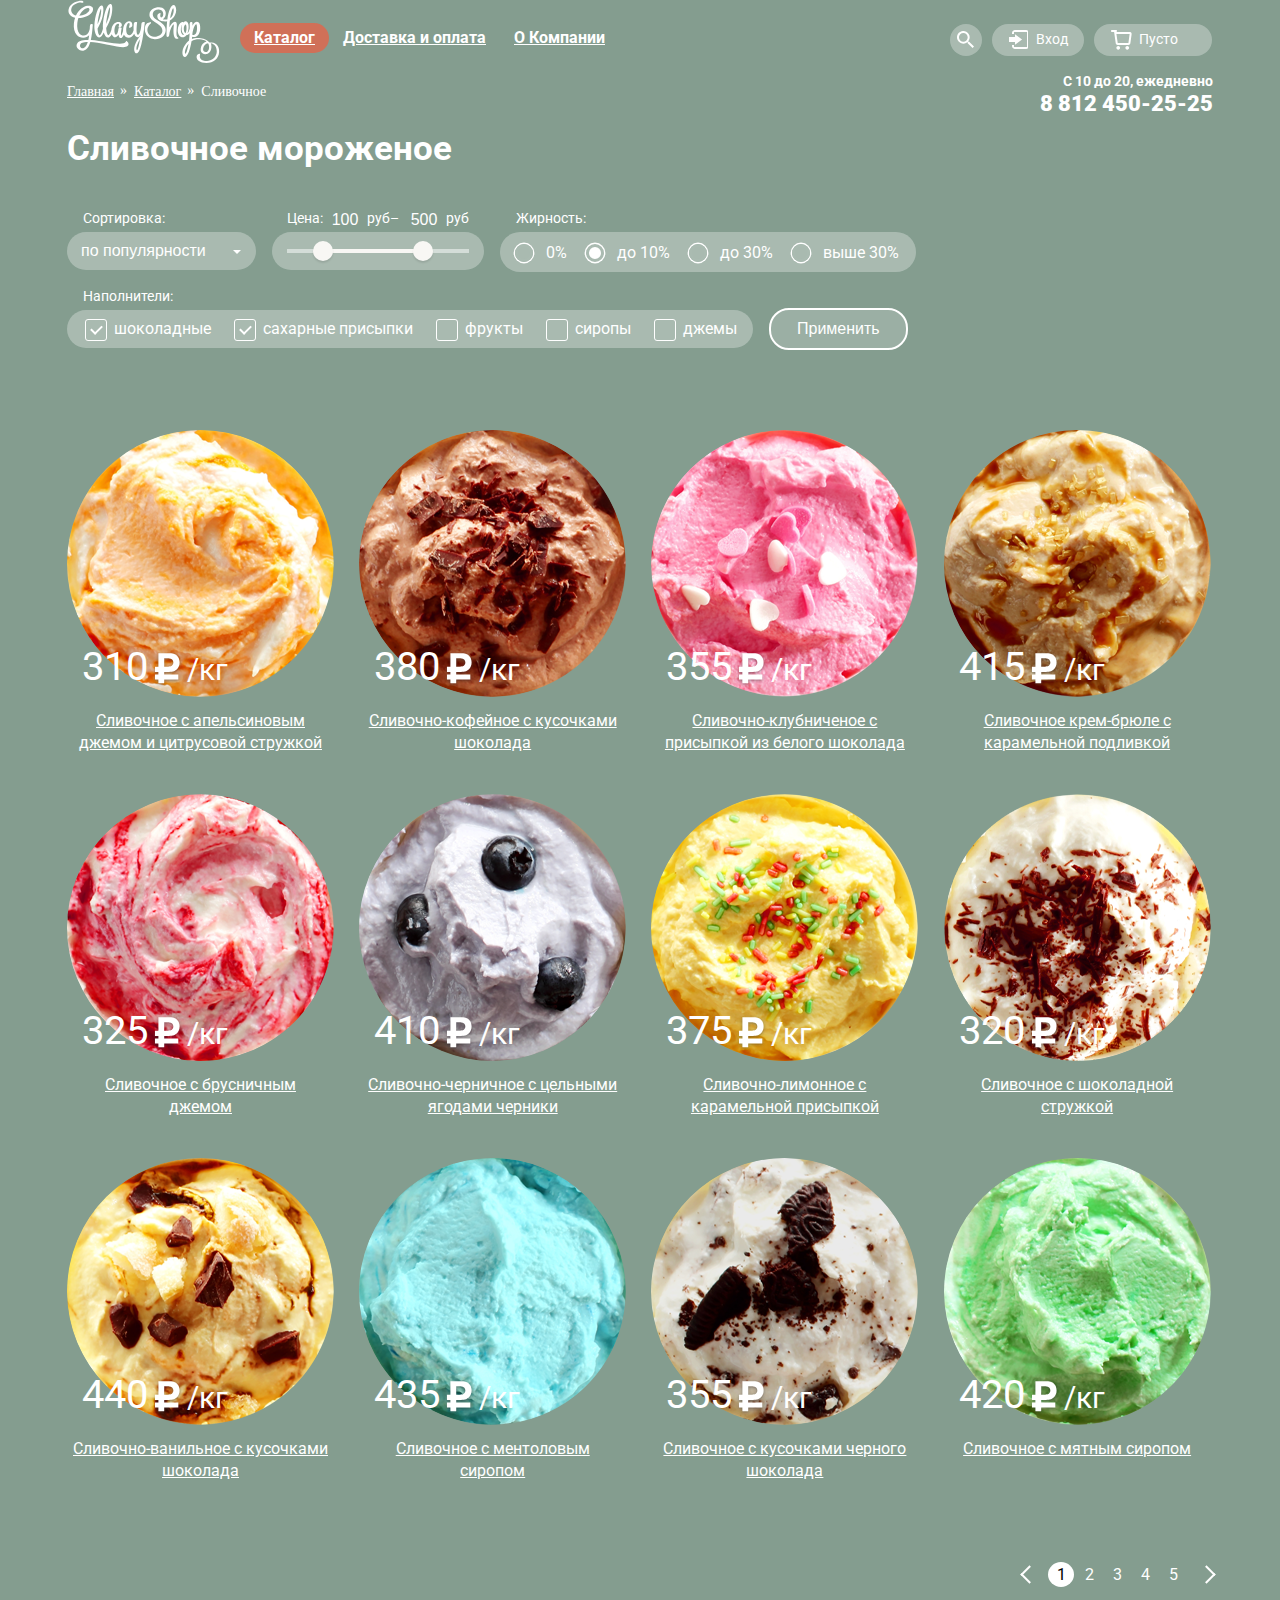
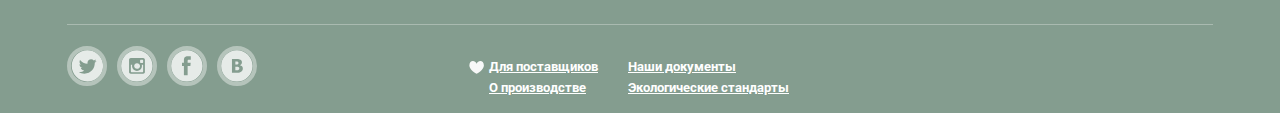
==== catalog.html @ 7cbbec2a "Cверстал страницы. Дорезал графику." ====
<!Doctype html>
<html lang="ru">
  <head>
    <meta charset="utf-8">
    <title>Гллейси: Каталог</title>
    <link href="https://fonts.googleapis.com/css?family=Roboto:700,900,500&subset=latin,cyrillic" rel="stylesheet" type="text/css">
    <link rel = "stylesheet" href = "css/normalize.css">
    <link rel="stylesheet" href="css/style.css">
  </head>
  <body>
    <div class="background">
      <header class="main-header clearfix">
          <nav class="main-navigation clearfix">
            <a href="index.html"><img class="logo" src="img/logo.svg" width="153" height="63" alt="логотип"></a>
            <ul class="main-menu">
              <li class="catalog">
                <a class=" catalog-link active btn" href="#">Каталог</a>
                <ul class="sub-menu">
                  <li><a class="news" href="#">Новинки</a></li>
                  <li class="active"><a href="catalog.html">Сливочное</a></li>
                  <li><a href="#">Щербеты</a></li>
                  <li><a href="#">Фруктовый лед</a></li>
                  <li><a class="melorin" href="#">Мелорин</a></li>
                </ul>
              </li>
              <li><a class="btn" href="#">Доставка и оплата</a></li>
              <li><a class="btn" href="#">О Компании</a></li>
            </ul>
          </nav>
          <div class="user-block">
            <ul>
              <li class="search">
                <a class="search-link" href="#">поиск</a>
                <form class="search-form" action="url" method="get">
                  <input type="search" name="site-search" placeholder="Что ищем?">
                </form>
              </li>
              <li class="enter">
                <a href="#">Вход</a>
                <form class="enter-form" action="url" method="get">
                  <input type="email" name="email" placeholder="Электронная почта" required>
                  <input type="password" name="password" placeholder="Пароль" required>
                  <input type="submit" value="Войти">
                  <div class="wrapper-link">
                    <a href="#">Забыли пароль?</a>
                    <a href="#">Новая регистрация</a>
                  </div>
                </form>
              </li>
              <li class="basket">
                <a href="#">Пусто</a>
                <form class="basket-form" action="url" method="get">
                  <div class="product">
                    <a href="#">удалить</a>
                    <img src="img/round-ice.png" width="33" height="33" alt="мороженное">
                    <span>Пломбир с апельсиновым джемом</span>
                    <span>1,5кг x 200 руб.</span>
                    <span>300 руб</span>
                  </div>
                  <div class="product">
                    <a href="#">удалить</a>
                    <img src="img/round-ice3.png" width="33" height="33" alt="мороженное">
                    <span>Клубничный пломбир с присыпкой из белого шоколада</span>
                    <span>1,5кг x 300 руб.</span>
                    <span>450 руб</span>
                  </div>
                  <div class="total-price">
                    Итого: 750 руб.
                  </div>
                  <div class="btn-wrapper">
                    <input type="submit" value="Оформить заказ">
                  </div>
                </form>
              </li>
            </ul>
            <div class="contacts">
              <p>С 10 до 20, ежедневно</p>
              <p>8 812 450-25-25</p>
            </div>
          </div>
          <nav class="breadcrumbs">
            <ul>
              <li><a href="index.html">Главная</a></li>
              <li><a href="#">Каталог</a></li>
              <li>Сливочное</li>
            </ul>
          </nav>
      </header>
      <main>
        <h1 class="catalog-heading">Сливочное мороженое</h1>
        <div class="choice-form">
          <form action="url" method="get">
            <div class="choice-wrapper">
              <p>Сортировка:</p>
              <select name="sort">
                <option value="popular">по популярности</option>
                <option value="cheap">сначала недорогие</option>
                <option value="expensive">сначала дорогие</option>
                <option value="fat">по жирности</option>
              </select>
            </div>
            <div class="choice-wrapper filter-range">
              <div class="price-controls">
                <span>Цена:</span>
                <label class="min-price"> <input type="text" name="min-price" value="100"></label>
                <span class="txt-rub">руб</span>
                <span> – </span>
                <label class="max-price"><input type="text" name="max-price" value="500"></label>
                <span class="txt-rub">руб</span>
              </div>
              <div class="range-controls">
                <div class="filter-price__scale">
                    <div class="filter-price__range" style="margin-left: 20%; width: 51%">
                      <div class="filter-price__toggle filter-price__toggle-min"></div>
                      <div class="filter-price__toggle filter-price__toggle-max"></div>
                    </div>
                  </div>
                </div>
              </div>
            <div class="choice-wrapper radiobtn">
              <p>Жирность:</p>
              <div class="radio-wrapper">
                <input type="radio" name="fat" value="zero" id="zero">
                <label for="zero">0%</label>
                <input type="radio" name="fat" value="ten" id="ten" checked>
                <label for="ten">до 10%</label>
                <input type="radio" name="fat" value="thirty" id="thirty">
                <label for="thirty">до 30%</label>
                <input type="radio" name="fat" value="more-thirty" id="more-thirty">
                <label for="more-thirty">выше 30%</label>
              </div>
            </div>
            <div class="choice-wrapper">
              <p>Наполнители:</p>
              <div class="filters">
                <input type="checkbox" name="chocolate" id="chocolate" checked>
                <label for="chocolate">шоколадные</label>
                <input type="checkbox" name="sugar" id="sugar" checked>
                <label for="sugar">сахарные присыпки</label>
                <input type="checkbox" name="fruits" id=fruits>
                <label for="fruits">фрукты</label>
                <input type="checkbox" name="syrup" id="syrup">
                <label for="syrup">сиропы</label>
                <input type="checkbox" name="jam" id="jam">
                <label for="jam">джемы</label>
              </div>
            </div>
            <div class="form-btn">
              <input type="submit" value="Применить">
            </div>
          </form>
        </div>
        <div class="goods">
          <div class="ice">
            <img class="icecream" src="img/round-ice.png" width="267" height="267" alt="мороженное">
            <p class="price">
              <span class="cost">310<img src="img/icon-ruble.svg" width="31" height="36" alt="ruble"></span>/кг
            </p>
            <a class="ice-name" href="#">Сливочное с апельсиновым джемом и цитрусовой стружкой</a>
            <a class="quick-view" href="#">Быстрый просмотр</a>
            <div class="view-wrapper"></div>
          </div>
          <div class="ice"><img class="icecream" src="img/round-ice2.png" width="267" height="267" alt="мороженное">
            <p class="price">
              <span class="cost">380<img src="img/icon-ruble.svg" width="31" height="36" alt="ruble"></span>/кг
            </p>
            <a class="ice-name" href="#">Сливочно-кофейное с кусочками шоколада</a>
            <a class="quick-view" href="#">Быстрый просмотр</a>
            <div class="view-wrapper"></div>
          </div>
          <div class="ice">
            <img class="icecream" src="img/round-ice3.png" width="267" height="267" alt="мороженное">
            <p class="price">
              <span class="cost">355<img src="img/icon-ruble.svg" width="31" height="36" alt="ruble"></span>/кг
            </p>
            <a class="ice-name" href="#">Сливочно-клубниченое с присыпкой из белого шоколада</a>
            <a class="quick-view" href="#">Быстрый просмотр</a>
            <div class="view-wrapper"></div>
          </div>
          <div class="ice">
            <img class="icecream" src="img/round-ice4.png" width="267" height="267" alt="мороженное">
            <p class="price">
              <span class="cost">415<img src="img/icon-ruble.svg" width="31" height="36" alt="ruble"></span>/кг
            </p>
            <a class="ice-name" href="#">Сливочное крем-брюле с карамельной подливкой</a>
            <a class="quick-view" href="#">Быстрый просмотр</a>
            <div class="view-wrapper"></div>
          </div>
          <div class="ice">
            <img class="icecream" src="img/round-ice5.png" width="267" height="267" alt="мороженное">
            <p class="price">
              <span class="cost">325<img src="img/icon-ruble.svg" width="31" height="36" alt="ruble"></span>/кг
            </p>
            <a class="ice-name" href="#">Сливочное с брусничным джемом</a>
            <a class="quick-view" href="#">Быстрый просмотр</a>
            <div class="view-wrapper"></div>
          </div>
          <div class="ice">
            <img class="icecream" src="img/round-ice6.png" width="267" height="267" alt="мороженное">
            <p class="price">
              <span class="cost">410<img src="img/icon-ruble.svg" width="31" height="36" alt="ruble"></span>/кг
            </p>
            <a class="ice-name" href="#">Сливочно-черничное с цельными ягодами черники</a>
            <a class="quick-view" href="#">Быстрый просмотр</a>
            <div class="view-wrapper"></div>
          </div>
          <div class="ice">
            <img class="icecream" src="img/round-ice7.png" width="267" height="267" alt="мороженное">
            <p class="price">
              <span class="cost">375<img src="img/icon-ruble.svg" width="31" height="36" alt="ruble"></span>/кг
            </p>
            <a class="ice-name" href="#">Сливочно-лимонное с карамельной присыпкой</a>
            <a class="quick-view" href="#">Быстрый просмотр</a>
            <div class="view-wrapper"></div>
          </div>
          <div class="ice">
            <img class="icecream" src="img/round-ice8.png" width="267" height="267" alt="мороженное">
            <p class="price">
              <span class="cost">320<img src="img/icon-ruble.svg" width="31" height="36" alt="ruble"></span>/кг
              </p>
            <a class="ice-name" href="#">Сливочное с шоколадной стружкой</a>
            <a class="quick-view" href="#">Быстрый просмотр</a>
            <div class="view-wrapper"></div>
          </div>
          <div class="ice">
            <img class="icecream" src="img/round-ice9.png" width="267" height="267" alt="мороженное">
            <p class="price">
              <span class="cost">440<img src="img/icon-ruble.svg" width="31" height="36" alt="ruble"></span>/кг
            </p>
            <a class="ice-name" href="#">Сливочно-ванильное с кусочками шоколада</a>
            <a class="quick-view" href="#">Быстрый просмотр</a>
            <div class="view-wrapper"></div>
          </div>
          <div class="ice">
            <img class="icecream" src="img/round-ice10.png" width="267" height="267" alt="мороженное">
            <p class="price">
              <span class="cost">435<img src="img/icon-ruble.svg" width="31" height="36" alt="ruble"></span>/кг
            </p>
            <a class="ice-name" href="#">Сливочное с ментоловым сиропом</a>
            <a class="quick-view" href="#">Быстрый просмотр</a>
            <div class="view-wrapper"></div>
          </div>
          <div class="ice">
            <img class="icecream" src="img/round-ice11.png" width="267" height="267" alt="мороженное">
            <p class="price">
              <span class="cost">355<img src="img/icon-ruble.svg" width="31" height="36" alt="ruble"></span>/кг
            </p>
            <a class="ice-name" href="#">Сливочное с кусочками черного шоколада</a>
            <a class="quick-view" href="#">Быстрый просмотр</a>
            <div class="view-wrapper"></div>
          </div>
          <div class="ice">
            <img class="icecream" src="img/round-ice12.png" width="267" height="267" alt="мороженное">
            <p class="price">
              <span class="cost">420<img src="img/icon-ruble.svg" width="31" height="36" alt="ruble"></span>/кг
            </p>
            <a class="ice-name" href="#">Сливочное с мятным сиропом</a>
            <a class="quick-view" href="#">Быстрый просмотр</a>
            <div class="view-wrapper"></div>
          </div>
        </div>
        <div class="clearfix">
          <div class="paginator">
            <a class="prev" href="#">Назад</a>
            <a class="page-btn active">1</a>
            <a class="page-btn" href="#">2</a>
            <a class="page-btn" href="#">3</a>
            <a class="page-btn" href="#">4</a>
            <a class="page-btn" href="#">5</a>
            <a class="next" href="#">Вперед</a>
          </div>
        </div>
        <div class="pre"></div>
      </main>
      <footer class="clearfix">
        <section class="social-links">
           <a class="social-btn social-btn-tw" href="#">Твиттер</a>
           <a class="social-btn social-btn-inst" href="#">Инстаграм</a>
          <a class="social-btn social-btn-fb" href="#">Facebook</a>
           <a class="social-btn social-btn-vk" href="#">ВКонтакте</a>
         </section>
        <section class="bsns-contacts">
          <div class="production">
            <a href="#">Для поставщиков</a>
            <a href="#">О производстве</a>
          </div>
          <div class="docs">
            <a href="#">Наши документы</a>
            <a href="#">Экологические стандарты</a>
          </div>
        </section>
      </footer>
    </div>
  </body>
</html>
---- css/style.css ----
body {
  font: 1em Roboto, Verdana, sans-serif;
  line-height: 1.4em;
  color: #000;
  background-color: #849d8f;
  word-wrap: break-word;
  /*background: url('../img/background.png');*/
  /*background: #fff url('../img/gllacy-index-1200.jpg') no-repeat 50% 3px;*/
}

img {
  max-width: 100%;
}

.background {
  width: 1146px;
  margin: 0 auto;
  padding: 0 2.3%;
}


.clearfix::after {
  content: "";
  display: table;
  clear: both;
}

h1 {
  margin: 0;
  font-weight: bold;
  font-size: 35px;
  line-height: 41px;
}

h2 {
  font-size: 24px;
  line-height: 30px;
}

/*Slider*/
body > input[type="radio"] {
  display: none;
}

.container {
  background-repeat: no-repeat;
  background-position: 276px 82px;
  transition: background-image 0.5s ease, background-color 0.5s ease;
}

.container input[type="radio"] {
  display: none;
}

.slider {
  position: relative;
  padding-top: 275px;
  margin-bottom: 40px;
  text-align: center;
  color: #fff;
}

.slide-title {
  width: 700px;
  margin: 0 auto;
  margin-bottom: 30px;
  font-size: 60px;
  font-weight: 900;
  line-height: 60px;
}

.slide-btn {
  display: inline-block;
  padding: 10px 42px;
  font-size: 32px;
  font-weight: 600;
  line-height: 43px;
  vertical-align: top;
  color: #fff;
  text-decoration: none;
  text-shadow: 0 2px 5px rgba(160, 32, 11, 0.76);
  background: #f26843;
  background-image: linear-gradient(to top, #e74a35 0%, #f26843 100%);
  box-shadow: 0 2px 2px rgba(172, 16, 0, 0.64);
  background:    -moz-linear-gradient(top, #f26843 0%, #e74a35 100%);
  background: -webkit-linear-gradient(top, #f26843 0%, #e74a35 100%);
  background:         linear-gradient(to bottom, #f26843 0%, #e74a35 100%);
  border-radius: 100px;
}

.slide-btn:hover {
  background-image: linear-gradient(to top, #ec6e5d 0%, #f58669 100%);
  box-shadow: 0 2px 2px #ac1000;
}

.slide-btn:active {
  background-image: linear-gradient(to top, #e1613e 0%, #d74531 100%);
  box-shadow: inset 0 2px 2px #942718;
}

.slider-buttons {
  position: absolute;
  bottom: 20px;
  left: -2px;
  z-index: 20;
  font-size: 0;
}

.slider-buttons label {
  display: inline-block;
  width: 21px;
  height: 21px;
  margin-right: 8px;
  vertical-align: top;
  background-color: transparent;
  border: 2px solid #fff;
  border-radius: 50%;
  cursor: pointer;
}

.slide {
  display: none;
}

#btn-1:checked ~ .container #slide1,
#btn-2:checked ~ .container #slide2,
#btn-3:checked ~ .container #slide3 {
  display: block;
}

.slider-buttons label:hover {
  opacity: 0.4;
  background-color: #f8f7f4;
}

#btn-1:checked ~ .container label[for="btn-1"],
#btn-2:checked ~ .container label[for="btn-2"],
#btn-3:checked ~ .container label[for="btn-3"] {
  background-color: #fff;
}


#btn-1:checked ~ .container {
  background-image: url("../img/slider-ice-1.png"), url("../img/slider-bck-1.png");
}

#btn-2:checked ~ .container {
  background-image: url("../img/slider-ice-2.png"), url("../img/slider-bck-2.png");
}

#btn-3:checked ~ .container {
  background-image: url("../img/slider-ice-3.png"),url("../img/slider-bck-3.png");
}

.site-wrapper:before,
.site-wrapper:after {
  content: "";

  visibility: hidden;
}

.site-wrapper:before,
.site-wrapper:after {
  background-image: url("../img/slider-ice1.png");
}

.site-wrapper:after {
  background-image: url("../img/slider-ice-2.png");
}

.main-menu {
  display: inline-block;
  margin-top: 23px;
  padding-left: 16px;
  font-size: 0;
  vertical-align: top;
  list-style: none;
}

.main-menu > li {
  position: relative;
  display: inline-block;
  padding-bottom: 7px;
  vertical-align: top;
  font-size: 16px;
  line-height: 18px;
  font-weight: 700;
}

.main-menu .btn {
  display: block;
  padding: 6px 14px;
  color: #fff;
  border-radius: 15px;
}

.main-menu .btn:hover {
  background: #ededed;
  color: #333;
  text-decoration: none;
}

.main-menu .catalog-link:active {
  background-color: #ededed;
}

.main-menu .active {
  background: #d07058;
}

.catalog:hover .sub-menu {
  display: block;
}

.sub-menu {
  position: absolute;
  left: -6px;
  z-index: 3;
  display: none;
  width: 143px;
  margin-top: 5px;
  padding: 0px;
  font-size: 14px;
  line-height: 16px;
  list-style: none;
  background-color: #f8f7f4;
  border-radius: 4px 5px 5px 4px;
  box-shadow: 0 15px 20px 1px rgba(0, 0, 0, 0.4);
}

.sub-menu a {
  display: block;
  margin: 0px;
  padding-top: 12px;
  padding-bottom: 6px;
  padding-left: 20px;
  color: #323232;
  text-decoration: none;
  font-weight: normal;
}

.sub-menu .news {
  position: relative;
  margin-bottom: 6px;
  font-weight: bold;
  border-top-left-radius: 6px;
  border-top-right-radius: 6px;
}

.sub-menu .news:after {
  position: absolute;
  left: 7px;
  bottom: -7px;
  height: 1px;
  width: 128px;
  background: #d1d0ce;
  content: "";
}

.sub-menu a:last-child {
  padding-bottom: 13px;
  border-bottom-left-radius: 6px;
  border-bottom-right-radius: 6px;
}

.sub-menu a:hover {
  background: #fbded7;
}

.sub-menu a:active {
  background: #f6b5a5;
}

.sub-menu .active {
  background: #d07058;
}

.user-block {
  float: right;
  width: 270px;
  margin-top: -45px
}

.user-block ul {
  padding: 0;
  margin-left: 7px;
  font-size: 0px;
  vertical-align: top;
  list-style: none;
}

.user-block li {
  margin-right: 10px;
  padding-bottom: 5px;
  display: inline-block;
  font-size: 14px;
  line-height: 16px;
  vertical-align: top;
}

.user-block li:last-child {
  margin-right: 0px;
}

.search {
  position: relative;
}

.search-link {
  position: relative;
  display: block;
  width: 32px;
  height: 32px;
  font-size: 0;
  background-color: rgba(255,255,255, 0.3);
  border-radius: 50%;
}

.search:hover .search-link {
  background: #f8f7f4;
}

.search:hover .search-link:before {
  background: url('../img/icon-search-hover.svg') no-repeat;
}

.search a:before {
  position: absolute;
  display: block;
  width: 32px;
  height: 32px;
  top: 7px;
  left: 7px;
  background: url("../img/icon-search.svg") no-repeat;
  content: "";
}

.search:hover .search-form {
  display: block;
}

.search-form {
  position: absolute;
  top: 35px;
  right: 0;
  z-index: 2;
  display: none;
  width: 341px;
  background: #f8f7f4;
  border-radius: 5px 4px 4px 5px;
  box-shadow: 0 20px 20px rgba(0, 0, 0, 0.4);
}

.search-form input[type="search"] {
  box-sizing: border-box;
  width: 310px;
  margin: 20px 15px;
  padding: 10px 13px;
  font-size: 14px;
  line-height: 24px;
  border: 1px solid #d3d3d2;
  border-radius: 4px 5px 5px 4px;
}

.enter {
  position: relative;
}

.enter > a {
  position: relative;
  display: block;
  padding: 7px 16px 9px 44px;
  color: #ffffff;
  text-decoration: none;
  background-color: rgba(255, 255, 255, 0.3);
  border-radius: 20px;
}

.enter > a:before {
  position: absolute;
  top: 6px;
  left: 16px;
  display: block;
  width: 20px;
  height: 19px;
  background: url("../img/icon-enter.svg") no-repeat;
  content: "";
}


.enter:hover > a {
  color: #323232;
  background-color: #f8f7f4;
}

.enter:hover > a:before {
  background: url("../img/icon-enter-hover.svg") no-repeat;
}

.enter:hover .enter-form {
  display: block;
}

.enter-form {
  position: absolute;
  margin-top: 4px;
  right: 0;
  z-index: 2;
  display: none;
  width: 272px;
  min-height: 215px;
  font-size: 0;
  background: #f8f7f4;
  border-radius: 4px 5px 5px 4px;
  box-shadow: 0 20px 20px rgba(0, 0, 0, 0.4);
}

.enter-form input[type="email"],
.enter-form input[type="password"] {
  box-sizing: border-box;
  width: 241px;
  margin: 21px 19px 0px 19px;
  padding: 9px 13px;
  font-size: 14px;
  line-height: 24px;
  color: #999;
  border: 1px solid #d3d3d2;
  border-radius: 4px 5px 5px 4px;
}

.enter-form input[type="submit"] {
  display: inline-block;
  width: 100px;
  min-height: 35px;
  margin: 15px 20px 17px 16px;
  background-color: #e84d37;
  background-image: linear-gradient(to top, #e74a35 0%, #f26843 100%);
  box-shadow: 0 1px 2px #ac1000;
  color: #fefefe;
  font-size: 15px;
  font-weight: 700;
  line-height: 24px;
  vertical-align: top;
  border: 0;
  border-radius: 20px;
  cursor:pointer;
}

.enter-form input[type="submit"]:hover {
  background-color: #e84d37;
  background-image: linear-gradient(to top, #ec6e5d 0%, #f58669 100%);
  box-shadow: 0 1px 2px #ac1000;
}

.enter-form input[type="submit"]:active {
  background-color: #e84d37;
  background-image: linear-gradient(to top, #e1613e 0%, #d74531 100%);
  box-shadow: inset 0 2px 2px #942718;
}

.enter .wrapper-link {
  display: inline-block;
  width: 120px;
  margin-top: 17px;
  font-size: 13px;
  font-weight:400;
  line-height: 24px;
  vertical-align: top;
}

.wrapper-link a {
  color: #333;
}

.wrapper-link a:hover {
  color: #ec593c;
}

.wrapper-link a:active {
  color: #ec593c;
}

.basket {
  position: relative;
}

.basket > a {
  position: relative;
  display: block;
  width: 73px;
  padding: 7px 0px 9px 45px;
  color: #ffffff;
  background-color: rgba(255, 255, 255, 0.3);
  border-radius: 20px;
  text-decoration: none;
}

.basket > a:before {
  position: absolute;
  left: 17px;
  top: 6px;
  display: block;
  width: 21px;
  height: 20px;
  background: url("../img/icon-basket.svg") no-repeat;
  content: "";
}

.basket:hover > a {
  color: #323232;
  background-color: #f8f7f4;
}

.basket:hover > a:before {
  background: url("../img/icon-basket-full.svg") no-repeat;
}

.basket:hover .basket-form {
  display: block;
}

.basket-form {
  position: absolute;
  margin-top: 4px;
  right: 0px;
  z-index: 2;
  width: 540px;
  display: none;
  color: #333;
  background-color: #f8f7f4;
  border-radius: 5px;
  box-shadow: 0 20px 20px rgba(0, 0, 0, 0.4);
}

.product {
  padding-top: 26px;
  font-size: 0px;
  line-height: 0px;
}

.product img {
  border-radius: 50%;
}

.product a {
  position: relative;
  display: inline-block;
  padding-left: 40px;
  padding-top: 10px;
  font-size: 0px;
  line-height: 16px;
  vertical-align: top;
}

.product a:before,
.product a:after {
  position: absolute;
  padding-top: 36px;
  left: 17px;
  width: 10px;
  height: 11px;
  background: url("../img/icon-del.svg") no-repeat;
  content: "";
}

.product span {
  display: inline-block;
  padding-top: 11px;
  vertical-align: top;
  font-size: 13px;
  line-height: 16px;
}

.product span:first-of-type {
  width: 220px;
  margin-left: 14px;
  margin-right: 32px
}

.product span:nth-of-type(2) {
  margin-right: 29px;
}

.total-price {
  position: relative;
  margin-top: 30px;
  padding: 0px 14px;
  font-size: 15px;
  font-weight: 700;
  line-height: 18px;
  text-align: right;
}

.total-price:before {
  position: absolute;
  margin-top: -17px;
  left: 15px;
  width: 510px;
  height: 1px;
  background-color: #cacac7;
  content: "";
}

.btn-wrapper {
  display: block;
  margin-top: 14px;
  margin-right: 16px;
  margin-bottom: 21px;
  text-align: right;
}

.btn-wrapper input[type="submit"] {
  padding: 10px 20px;
  color: #fff;
  font-size: 18px;
  line-height: 24px;
  border: 0;
  border-radius: 25px;
  background-color: #e84d37;
  background-image: linear-gradient(to top, #e74a35 0%, #f26843 100%);
  box-shadow: 0 1px 2px #ac1000;
  cursor: pointer;
}

.contacts {
  float: left;
  width: 270px;
  margin-top: 12px;
  color: #fff;
  text-align: right;
}

.contacts p:first-child {
  margin: 0;
  font-size: 14px;
  line-height: 16px;
  font-weight: bold;
}

.contacts p:last-child {
  font-size: 22px;
  line-height: 24px;
  margin: 0;
  margin-top: 3px;
  font-weight: 900;
}

/*index.html*/


.free {
  margin-bottom: 40px;
}

.left-sale {
  box-sizing: border-box;
  float: left;
  width: 560px;
  padding-top: 18px ;
  padding-right: 23px ;
  padding-left: 18px;
  color: #fff;
  border-radius: 15px;
  background: url("../img/bg-raspberry.png") no-repeat;
  background-position: 22% center;

}

.left-sale p {
  margin: 20px 30px 25px 0px;
  font-size: 18px;
  line-height: 22px;
  font-weight: bold;
}

.left-sale a {
  box-sizing: border-box;
  float: right;
  margin-bottom: 23px;
  padding: 10px 24px 10px 20px;
  color: #fff;
  font-size: 18px;
  line-height: 17px;
  font-weight: bold;
  text-decoration: none;
  border-radius: 25px;
  background-image: linear-gradient(to top, #e74a35 0%, #f26843 100%);
  box-shadow: 0 2px 2px rgba(172, 16, 0, 0.64);
}

.right-sale {
  box-sizing: border-box;
  float: right;
  width: 560px;
  padding-top: 18px ;
  padding-right: 23px ;
  padding-left: 18px;
  color: #fff;
  border-radius: 15px;
  background: url("../img/bg-chocolate.png") no-repeat;
  background-position: 81% 46%;
}


.right-sale p {
  margin: 20px 30px 25px 0px;
  font-size: 18px;
  line-height: 22px;
  font-weight: bold;
}

.right-sale a {
  box-sizing: border-box;
  float: right;
  margin-bottom: 23px;
  padding: 10px 24px 10px 20px;
  color: #fff;
  font-size: 18px;
  line-height: 17px;
  font-weight: bold;
  text-decoration: none;
  border-radius: 25px;
  background-image: linear-gradient(to top, #e74a35 0%, #f26843 100%);
  box-shadow: 0 2px 2px rgba(172, 16, 0, 0.64);
}

.left-sale a:hover,
.right-sale a:hover {
  background-image: linear-gradient(to top, #ec6e5d 0%, #f58669 100%);
  box-shadow: 0 1px 2px #ac1000;
}

.left-sale a:active,
.right-sale a:active {
  background-image: linear-gradient(to top, #e1613e 0%, #d74531 100%);
  box-shadow: inset 0 2px 2px #942718;
}

.hit {
  margin-bottom: 3.49%;
  font-size: 0px;
}

.ice:hover .view-wrapper, .ice:hover .quick-view {
  display: block;
}

.ice {
  position: relative;
  display: inline-block;
  width: 267px;
  margin-right: 2.2%;
  margin-bottom: 40px;
  font-size: 16px;
  line-height: 22px;
  vertical-align: top;
}

.ice:nth-child(4n) {
  margin-right: 0px;
}

.ice a {
  padding: 0px 5px;
  display: block;
  color: #fff;
  font-size: 16px;
  line-height: 22px;
  text-align: center;
}

.ice:last-child,
.ice:nth-last-child(2),
.ice:nth-last-child(3),
.ice:nth-last-child(4) {
  margin-bottom: 0;
}

.icecream {
  position: relative;
  margin-bottom: 7px;
  border-radius: 50%;
}

.ice-sale {
  position: relative;
}

.ice-sale:before {
  position: absolute;
  z-index: 2;
  width: 22.84%;
  height: 22.84%;
  background: url("../img/hit.png") no-repeat;
  content: "";
}

.price {
  position: absolute;
  top: 214px;
  left: 15px;
  margin: 0px;
  color: #fff;
  font-size: 30px;
  line-height: 45px;
}

.price img {
  width: 31px;
  height: 36px;
  margin-bottom: 2px;
  margin-left: 4px;
  margin-right: 4px;
  vertical-align: middle;
}

.cost {
  font-size: 40px;
}

.view-wrapper {
  position: absolute;
  display: none;
  top: -5px;
  left:-5px;
  z-index: 2;
  width: 105%;
  height: 125%;
  border-radius: 10px;
  background-color: rgba(255,255,255,0.3);
}


.ice .ice-name {
  position: relative;
  z-index: 3;
}

.ice .quick-view {
  position: absolute;
  bottom: -60px;
  left: 35px;
  z-index: 3;
  display: none;
  padding: 12px 20px;
  font-size: 18px;
  line-height: 24px;
  text-decoration: none;
  border-radius: 25px;
  background-image: linear-gradient(to bottom, #f26843 0%, #e74b36 100%);
  box-shadow: 0 2px 2px 0 #be401a;
}

.quick-view:hover,
.btn-wrapper input[type="submit"]:hover,
.enter-form input[type="submit"]:hover,
.left-sale a:hover,
.right-sale a:hover,
.message-wrapper input[type="submit"]:hover,
.contacts-form input[type="submit"]:hover {
  background-image: linear-gradient(to top, #ec6e5d 0%, #f58669 100%);
  box-shadow: 0 20px 20px rgba(0, 0, 0, 0.4);

}

.quick-view:active,
.btn-wrapper input[type="submit"]:active,
.enter-form input[type="submit"]:active,
.left-sale a:active,
.right-sale a:active,
.message-wrapper input[type="submit"]:active,
.contacts-form input[type="submit"]:active {
  background-image: linear-gradient(to top, #e1613e 0%, #d74531 100%);
  box-shadow: inset 0 2px 2px #942718;
}


.about-us {
  box-sizing:border-box;
  width: 1146px;
  padding: 21px;
  margin-bottom: 40px;
  background: #ede0c3 url("../img/waffle-pattern.png");
  border-radius: 10px;
}

.about-us h2 {
  margin: 0;
  margin-bottom: 22px;
  color: #323232;
  /*margin-left: 20px;*/
  margin-right: 20px;
  font-weight: 500;
}

.column-left {
  box-sizing: border-box;
  float: left;
  margin-right: 1.1%; /*12px*/
  width: 48.86%; /*560px*/
  /*padding-left: 1.74%;/*20px*/*/
}

.column-right {
  box-sizing: border-box;
  float: right;
  margin-left: 1.1%;
  width: 48.86%; /*560px*/
}

.column-left p, .column-right p {
  position: relative;
  margin: 0;
  margin-bottom: 24px;
  padding-left: 55px;
  font-size: 16px;
  line-height: 22px;
  font-weight: 500;
}

.column-left p:before,
.column-right p:before {
  position: absolute;
  top: -10px;
  left: 0px;
  width: 48px;
  height: 48px;
  content: "";
}

.column-left p:nth-child(1):before {
  background: url('../img/icon-ice.svg');
}

.column-left p:nth-child(2):before {
  background: url('../img/icon-leaf.svg');
}


.column-right p:nth-child(1):before {
  background: url('../img/icon-cow.svg');
}

.column-right p:nth-child(2):before {
  background: url('../img/icon-thermometr.svg');
}

.usefull-info {
  margin-bottom: 40px;
}

.blog {
  box-sizing: border-box;
  float: left;
  width: 560px;
  min-height: 220px;
  padding: 26px 256px 0px 19px;
  background: url("../img/bg-raspberry2.png");
}

.blog h3 {
  margin: 0;
  margin-bottom: 5px;
  color: #5a5a5a;
  font-size: 16px;
  font-weight: 500;
}

.blog a {
  display: block;
  color: #353535;
  font-size: 24px;
  font-weight: 700;
  line-height: 30px;
}

.mail-delivery {
  box-sizing: border-box;
  float: right;
  z-index: 2;
  width: 560px;
  padding: 6px;
  font-family: "roboto-regular";
  border-radius: 16px;
  background: url("../img/message-pattern.png"), #fff;
}

.message-wrapper {
  box-sizing: border-box;
  width: 549px;
  max-height: 208px;
  padding:11px 20px;
  background-color: #f8f7f4;
  border-radius: 15px;
}

.message-wrapper p {
  margin-bottom: 35px;
  color: #5a5a5a;
  font-size: 16px;
  font-weight: 400;
  line-height: 1.375em;
}

.message-wrapper form {
  font-size: 0px;
}

.message-wrapper input[type="email"] {
  box-sizing: border-box;
  display: inline-block;
  width: 366px;
  margin: 0;
  margin-right: 10px;
  margin-bottom: 36px;
  padding-top: 10px;
  padding-bottom: 10px;
  padding-left: 12px;
  font-size: 16px;
  line-height: 24px;
  vertical-align: top;
  border: 1px solid #d3d3d2;
  border-radius: 5px;
}

.message-wrapper input[type="email"]:hover,
.search-form input[type="search"]:hover,
.enter-form input[type="email"]:hover,
.enter-form input[type="password"]:hover,
.feedback input[type="text"]:hover,
.feedback input[type="email"]:hover {
  border: 2px solid #c7c6c5;
}

.message-wrapper input[type="submit"] {
  display: inline-block;
  padding:10px 18px 13px 22px;
  color: #fff;
  font-size: 17px;
  line-height: 24px;
  vertical-align: top;
  font-weight: 700;
  border: 0;
  border-radius: 40px;
  background-color: #e94e37;
  background-image: linear-gradient(to bottom, #f26843 0%, #e74b36 100%);
  cursor: pointer;
}

.map {
  position: relative;
  margin-left: -27;
}

.contacts-form {
  box-sizing: border-box;
  position: absolute;
  top: 65px;
  right: 27px;
  width: 303px;
  padding: 26px 25px 12px 25px;
  font-family: "roboto-regular";
  background-color: rgba(255, 255, 255, 0.98);
  border-radius: 15px;
}

.contacts-form p {
  margin: 0;
  margin-bottom: 23px;
  font-size: 14px;
  line-height: 1.25em;
}

.contacts-form span {
  display: block;
  font-size: 18px;
  line-height: 24px;
  font-weight: bold;
}

.contacts-form p:last-of-type span {
  margin-top: 3px;
  margin-bottom: 3px;
}

.contact-btn:active + .feedback {
  display: block;
}

.contacts-form input[type="submit"] {
  display: inline-block;
  width: 252px;
  height: 44px;
  margin-bottom: 20px;
  color: #fefefe;
  font-size: 17px;
  font-weight: 700;
  line-height: 1.5em;
  border: 0;
  background-color: #e84d37;
  background-image: linear-gradient(to top, #e74a35 0%, #f26843 100%);
  box-shadow: 0 2px 2px rgba(172, 16, 0, 0.64);
  border-radius: 40px;
}


.feedback {
  position: fixed;
  top:10%;
  left:50%;
  right: 50%;
  z-index: 2;
  display: none;
  width: 477px;
  margin-left: -25.5%;
  border-radius: 12px;
  background: #f8f7f4;
}

.feedback p {
  display: inline-block;
  margin: 19px 62px 21px 22px;
  font-size: 24px;
  line-height: 28px;
  font-weight: 500;
  vertical-align: top;
}

.feedback a {
  position: relative;
  display: inline-block;
  margin-top: 17px;
  padding-right: 35px;
  font-size: 0;
  vertical-align: top;
}

.feedback a:after,
.feedback a:before {
  position: absolute;
  top: 10px;
  right: -35px;
  width: 23px;
  height: 23px;
  background: url("../img/icon-del.svg") no-repeat;
  content: "";
}


.feedback input[type="text"],
.feedback input[type="email"] {
  box-sizing: border-box;
  display: block;
  width: 267px;
  margin-bottom: 20px;
  margin-left: 24px;
  padding: 10px 15px;
  color: #656565;
  border: 1px solid rgba(178, 178, 178, 0.52);
  border-radius: 5px 4px 4px 5px;
}

.feedback textarea {
  box-sizing: border-box;
  margin-bottom: 20px;
  margin-left: 24px;
  width: 428px;
  min-height: 155px;
  color: #999;
  border: 1px solid #d3d3d2;
  border-radius: 8px;
  resize: none;
}

.feedback .feed-btn-wrapper {
  text-align: right;
}

.feed-btn-wrapper input[type="submit"] {
  width: 139px;
  color: #fff;
  font-size: 18px;
  line-height: 24px;
  padding: 10px 25px;
  margin-right: 24px;
  margin-bottom: 27px;
  border: 10px;
  border-radius: 25px;
  background-image: linear-gradient(to top, #e74a35 0%, #f26843 100%);
  box-shadow: 0 2px 2px rgba(172, 16, 0, 0.64);
  cursor: pointer;
}

footer {
  margin-top: 20px;
}

footer a:hover {
  color: #ffbc9e;
}

.social-links {
  float: left;
  width: 267px;
  margin-right: 28px;
  padding:
}

.social-btn {
  display: inline-block;
  width: 32px;
  height: 32px;
  margin-right: 6px;
  font-size: 0;
  border: 4px solid #c2cec7;
  border-radius: 50%;
  opacity: 0.8;
}

.social-btn:hover {
  color: #fff;
  opacity: 1;
}

.social-btn:active {
  opacity: 0.7;
  box-shadow: inset 0 2px 1px #888;
  color: rgba(255, 255, 255, 0.99);
}

.social-btn-tw {
  background-image: url("../img/icon-tw.svg");
}

.social-btn-inst {
  background-image: url("../img/icon-inst.svg");

}

.social-btn-fb {
  background: url("../img/icon-fb.svg")
}

.social-btn-vk {
  background: url("../img/icon-vk.svg")
}

.bsns-contacts {
  box-sizing: border-box;
  float: left;
  width: 560px;
  font-size: 0px;
  padding: 13px 127px;
}

.bsns-contacts a {
  display: block;
  margin-bottom: 3px;
  color: white;
  font-size: 13px;
  line-height: 18px;
  font-weight: 700;
}

.production a:first-child:before {
   position: absolute;
   margin-top: 3px;
   margin-left: -20px;
   height: 13px;
   width:15px;
   background: url("../img/icon-heart.svg") no-repeat;
   content: "";
}


.production {
  display: inline-block;
  vertical-align: top;
  margin-right: 30px;
  }

  .production a:first-child {
    position: relative;
  }

  .docs {
  box-sizing: border-box;
  display: inline-block;
  vertical-align: top;
}

/* catalog.html */

.breadcrumbs {
  float: left;
  width: 560px;
  margin-bottom: 2px;
  margin-top: 15px;
  font-family: "roboto-regular";
  font-size: 0px;
  line-height: 0;
}

.breadcrumbs ul {
  display: inline-block;
  padding: 0;
  font-size: 0;
  line-height: 0;
  vertical-align: top;
  list-style: none;
}

.breadcrumbs li {
  position: relative;
  display: inline-block;
  padding-right: 20px;
  color: white;
  font-size: 14px;
  line-height: 16px;
  font-weight: 400;
  vertical-align: top;
}

.breadcrumbs li::after {
    position: absolute;
    top: -1px;
    right: 7px;
    display: block;
    content: "»";
}

.breadcrumbs li:last-child::after {
  content: "";
}

.breadcrumbs a {
  color: #fff;
  margin: 0;
  padding: 0;
}

.breadcrumbs a:hover {
  color: #ffbc9e;
  font-size: 14px;
  font-weight: 500;
}

.catalog-heading {
  color: white;
  font-size: 35px;
  font-weight: 700;
  line-height: 1.875em;
  margin-bottom: 28px;
}

.choice-form {
  box-sizing: border-box;
  width: 860px;
  margin-bottom: 40px;
  color: #fff;
  font-size: 0px;
  font-weight: normal;
}

.choice-form input,
.choice-form select,
.choice-form label {
  display: block;
}

.choice-wrapper {
  position: relative;
  display: inline-block;
  border-radius: 40px;
  font-size: 14px;
  line-height: 16px;
  margin-right: 16px;
  margin-bottom: 18px;
  vertical-align: top;
}

.choice-form p {
  margin: 0;
  margin-bottom: 6px;
  margin-left: 16px;
}

.choice-form select {
  display: block;
  padding: 10px 32px 10px 14px;
  color: #fff;
  font-size: 16px;
  line-height: 18px;
  border-radius: 20px;
  border: 0px;
  background-color: rgba(255,255,255,0.3);
  -webkit-appearance: none;
  -moz-appearance: none;
  -ms-appearance: none;
  appearance: none;
  cursor: pointer;
}

.choice-wrapper:first-child:after{
  position: absolute;
  top: 40px;
  right: 15px;
  border-top: 4px solid #fff;
  border-right: 4px solid transparent;
  border-left: 4px solid transparent;
  cursor: pointer;
  content: "";
}

.choice-form select:hover {
  background-color: white;
  color: #343434;
  font-size: 16px;
}

.price-controls label {
  display: inline-block;
  color: #fff;
  font-size: 16px;
  line-height: 18px;
  vertical-align: top;
  cursor: pointer;
}

.price-controls input {
  display: inline-block;
  width: 40px;
  color: inherit;
  vertical-align: top;
  text-align: center;
  border: none;
  background: none;
  outline: none;
  cursor: pointer;
  margin-bottom: 2px;
}

.price-controls {
  padding-left: 15px;
  margin-right: 15px;
  color: #fff;
  font-size: 0px;
}

.price-controls span {
  font-size: 14px;
}

.range-controls {
  position: relative;
  padding: 17px 15px;
  border-radius: 20px;
  background: rgba(255, 255, 255, 0.3);
}

.filter-price__scale {
  box-sizing: border-box;
  width: 100%;
  height: 4px;
  background-color: rgba(255, 255, 255, 0.5);
  cursor: pointer;
}

.filter-price__range {
  position: relative;
  margin-left: 20%;
  width: 51%;
  height: inherit;
  background-color: #f8f7f4;
}

.filter-price__toggle {
  position: absolute;
  top: 50%;
  width: 20px;
  height: 20px;
  background-color: #f8f7f4;
  border-radius: 50%;
  box-shadow: 0 2px 2px rgba(0, 0, 0, 0.1);
}

.filter-price__toggle:hover {
  width: 22px;
  height: 22px;
}

.filter-price__toggle-min {
  left: 0;
  -webkit-transform: translateX(-50%) translateY(-50%);
      -ms-transform: translateX(-50%) translateY(-50%);
          transform: translateX(-50%) translateY(-50%);
}

.filter-price__toggle-max {
  left: 80px;
  -webkit-transform: translateX(50%) translateY(-50%);
      -ms-transform: translateX(50%) translateY(-50%);
          transform: translateX(50%) translateY(-50%);
}


.radio-wrapper {
  padding: 12px 17px 10px 16px;
  font-size: 0px;
  background-color: rgba(255,255,255,0.3);
  border-radius: 20px;
}

.choice-form input[type="radio"] {
  display: none;
}

.radiobtn label {
  position: relative;
  display: inline-block;
  margin-right: 20px;
  padding-left: 30px;
  font-size: 16px;
  line-height: 18px;
  vertical-align: top;
  cursor: pointer;
}


.radiobtn label:before {
  position: absolute;
  display: block;
  left: -1px;
  height: 12px;
  width: 12px;
  border: 3px solid #aabbb1;
  border-radius: 50%;
  box-shadow: 0 0 0 1.4px #fff;
  content: "";
}


.radiobtn label:last-child {
  margin: 0;
}

.radio-wrapper input[type="radio"]:checked + label:before {
  background-color: #fff;
}

.choice-wrapper:nth-child(3) {
  margin: 0;
}

.filters {
  padding: 10px 16px 10px 15px;
  font-size: 0px;
  border-radius: 20px;
  background-color: rgba(255,255,255,0.3);
}

.filters input {
  display: none;
}

.filters label {
  position: relative;
  display: inline-block;
  margin-right: 20px;
  padding-left: 32px;
  font-size: 16px;
  line-height: 18px;
  vertical-align: top;
  cursor: pointer;
}

.filters label:before {
  position: absolute;
  display: block;
  top: -1px;
  left: 3px;
  width: 20px;
  height: 20px;
  border: 1px solid #fff;
  border-radius: 3px;
  content: "";
}

.filters label:after {
    position: absolute;
    top: 5px;
    left: 9px;
    z-index: 1;
    width: 9px;
    height: 5px;
    display: none;
    content: "";
    border: 2px solid #fff;
    border-top-style: none;
    border-right-style: none;
    transform: rotate(-45deg);
}


.filters input[type="checkbox"]:checked + label:after {
  display: block;
}


.filters label:last-child {
  margin: 0;
}

.form-btn {
  display: inline-block;
  margin-bottom: 40px;
  margin-top: 20px;
  vertical-align: top;
}

.form-btn input[type="submit"] {
  padding: 10px 26px;
  color: #fff;
  font-size: 16px;
  line-height: 18px;
  border: 0px;
  border-radius: 20px;
  background-color: rgba(255, 255, 255, 0.19);
  border: 2px solid white;
}

.form-btn input[type="submit"]:hover {
  color: #363636;
  background-color: rgba(255, 255, 255, 0.99);
}

.form-btn input[type="submit"]:active {
  color: #363636;
  background-color: #ededed;
  box-shadow: inset 0 2px 1px dimgrey;
}

.goods {
  margin-bottom: 80px;
  font-size: 0px;
}

.paginator {
  float: right;
  width: 190px;
  font-size: 0;
  margin-bottom: 37px;
}

.prev {
  display: inline-block;
  width: 11px;
  height: 11px;
  margin-right: 12px;
  font-size: 0px;
  vertical-align: middle;
  border: 2px solid #fff;
  border-top-style: none;
  border-right-style: none;
  transform: rotate(45deg);

}

.page-btn {
  box-sizing: border-box;
  display: inline-block;
  text-decoration: none;
  width: 26px;
  height: 25px;
  margin-right: 2px;
  color: #fff;
  font-size: 16px;
  line-height: 26px;
  vertical-align: middle;
  text-align: center;
  border-radius: 50%

}

.page-btn:last-child {
  margin: 0;
}

.next {
  display: inline-block;
  width: 11px;
  height: 11px;
  margin-left: 12px;
  font-size: 0px;
  vertical-align: middle;
  border: 2px solid #fff;
  border-bottom-style: none;
  border-left-style: none;
  transform: rotate(45deg);
}

.paginator .active {
  color: #000;
  background-color:  #fff;
}

.pre {
  width: 1146px;
  height: 1px;
  opacity: 0.3;
  background-color: white;
}
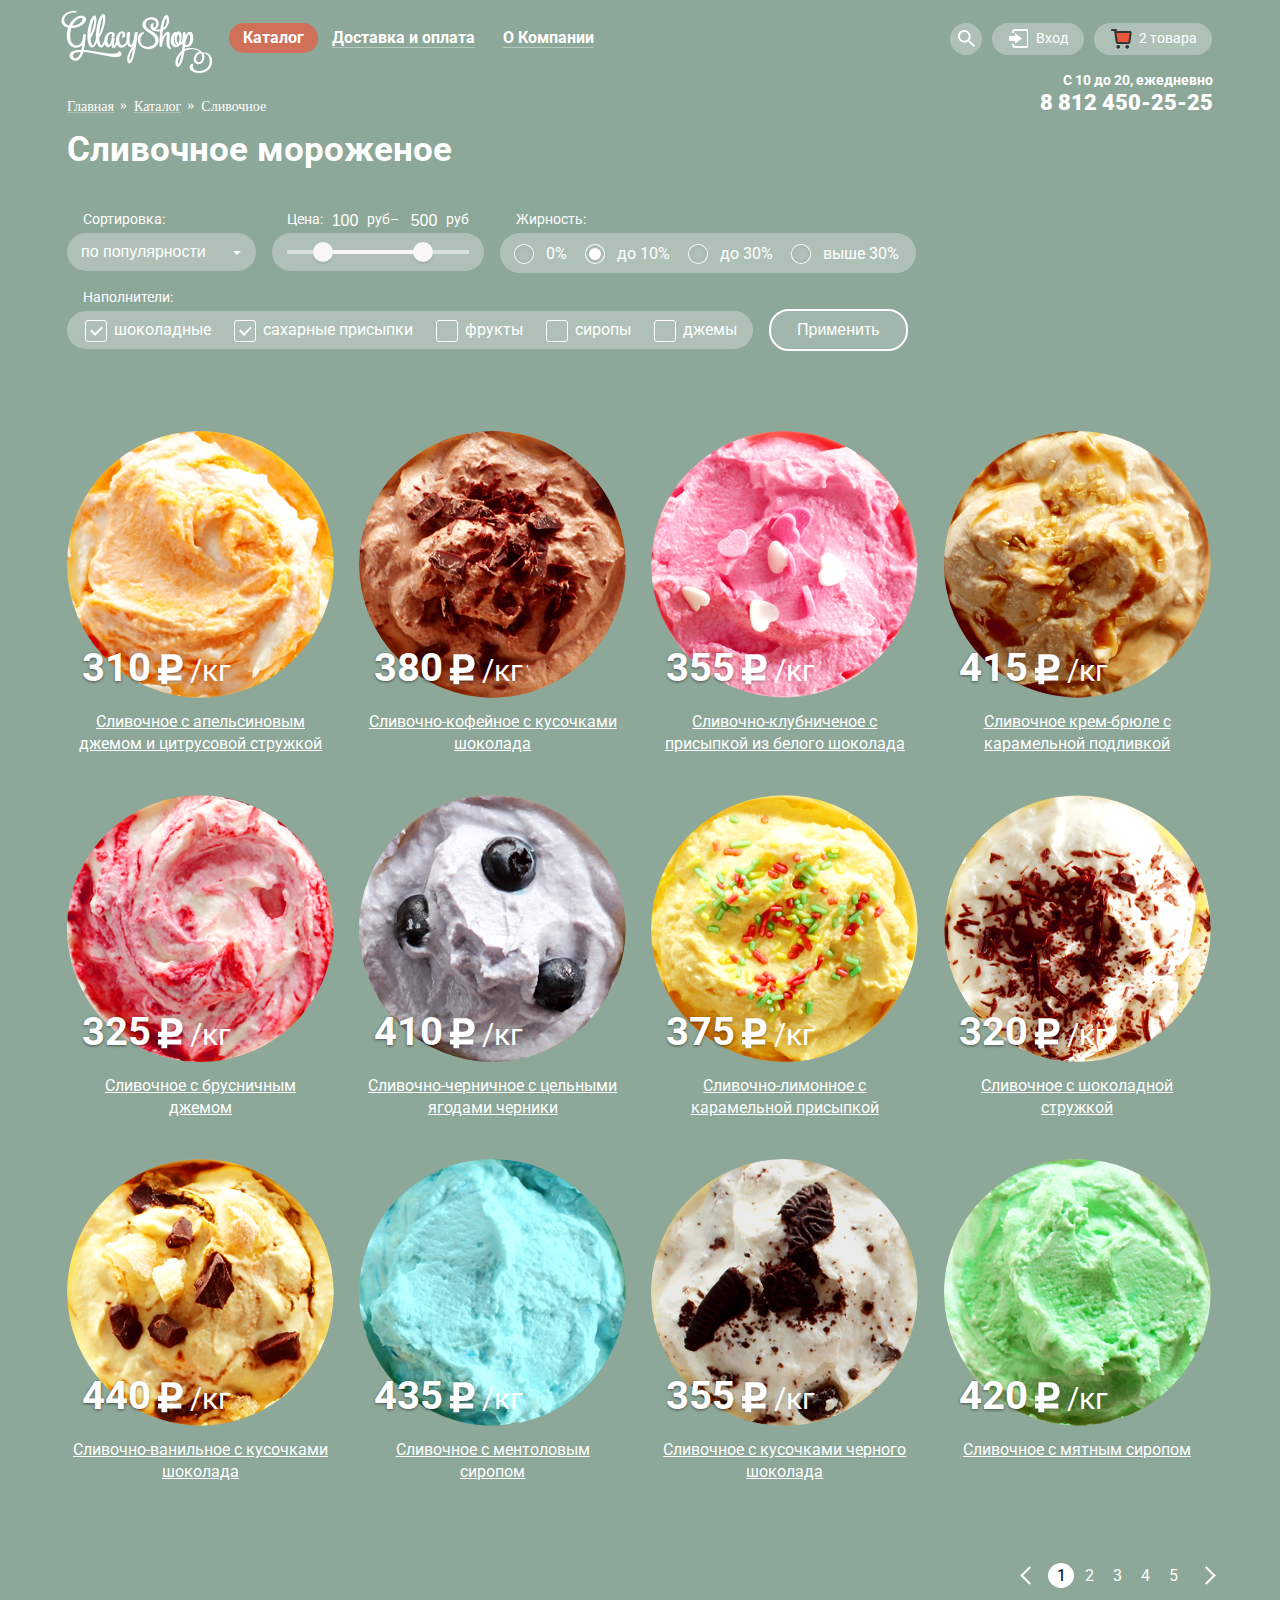
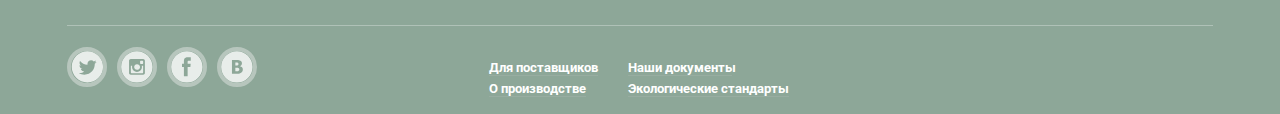
==== commit 2a4ce45d: "Добавил интерактивную карту с собственной меткой, подправил стили" ====
--- a/catalog.html
+++ b/catalog.html
@@ -48,7 +48,7 @@
                 </form>
               </li>
               <li class="basket">
-                <a href="#">Пусто</a>
+                <a class="full" href="#">2 товара</a>
                 <form class="basket-form" action="url" method="get">
                   <div class="product">
                     <a href="#">удалить</a>
--- a/css/style.css
+++ b/css/style.css
@@ -1,23 +1,19 @@
 body {
-  font: 1em Roboto, Verdana, sans-serif;
+  min-width: 1200px;
+  font: 16px Roboto, Verdana, sans-serif;
   line-height: 1.4em;
   color: #000;
-  background-color: #849d8f;
+  background-color: #8da798;
   word-wrap: break-word;
-  /*background: url('../img/background.png');*/
-  /*background: #fff url('../img/gllacy-index-1200.jpg') no-repeat 50% 3px;*/
-}
-
-img {
-  max-width: 100%;
+  margin: 0 auto;
 }
 
 .background {
+  position: relative;
   width: 1146px;
   margin: 0 auto;
-  padding: 0 2.3%;
-}
-
+  padding: 0 25px;
+}
 
 .clearfix::after {
   content: "";
@@ -37,14 +33,16 @@
   line-height: 30px;
 }
 
-/*Slider*/
+
+/* Slider */
+
 body > input[type="radio"] {
   display: none;
 }
 
 .container {
   background-repeat: no-repeat;
-  background-position: 276px 82px;
+  background-position: 416px 82px;
   transition: background-image 0.5s ease, background-color 0.5s ease;
 }
 
@@ -64,38 +62,42 @@
   width: 700px;
   margin: 0 auto;
   margin-bottom: 30px;
+  font-weight: 900;
   font-size: 60px;
-  font-weight: 900;
   line-height: 60px;
 }
 
 .slide-btn {
   display: inline-block;
   padding: 10px 42px;
+  font-weight: 600;
   font-size: 32px;
-  font-weight: 600;
-  line-height: 43px;
+  line-height: 44px;
   vertical-align: top;
   color: #fff;
   text-decoration: none;
   text-shadow: 0 2px 5px rgba(160, 32, 11, 0.76);
+
   background: #f26843;
-  background-image: linear-gradient(to top, #e74a35 0%, #f26843 100%);
-  box-shadow: 0 2px 2px rgba(172, 16, 0, 0.64);
   background:    -moz-linear-gradient(top, #f26843 0%, #e74a35 100%);
   background: -webkit-linear-gradient(top, #f26843 0%, #e74a35 100%);
   background:         linear-gradient(to bottom, #f26843 0%, #e74a35 100%);
   border-radius: 100px;
+  box-shadow: 0 2px 2px rgba(172, 16, 0, 0.64);
 }
 
 .slide-btn:hover {
-  background-image: linear-gradient(to top, #ec6e5d 0%, #f58669 100%);
-  box-shadow: 0 2px 2px #ac1000;
+  background:    -moz-linear-gradient(top, #f58669 0%, #ec6f5e 100%);
+  background: -webkit-linear-gradient(top, #f58669 0%, #ec6f5e 100%);
+  background:         linear-gradient(to bottom, #f58669 0%, #ec6f5e 100%);
+  box-shadow: 0 2px 2px rgba(172, 16, 0, 1);
 }
 
 .slide-btn:active {
-  background-image: linear-gradient(to top, #e1613e 0%, #d74531 100%);
-  box-shadow: inset 0 2px 2px #942718;
+  background:    -moz-linear-gradient(top, #d84732 0%, #e1613e 100%);
+  background: -webkit-linear-gradient(top, #d84732 0%, #e1613e 100%);
+  background:         linear-gradient(to bottom, #d84732 0%, #e1613e 100%);
+  box-shadow: inset 0 2px 2px rgba(172, 16, 0, 1);
 }
 
 .slider-buttons {
@@ -108,14 +110,20 @@
 
 .slider-buttons label {
   display: inline-block;
-  width: 21px;
-  height: 21px;
+  width: 17px;
+  height: 17px;
   margin-right: 8px;
-  vertical-align: top;
+
+  vertical-align: top;
+
   background-color: transparent;
-  border: 2px solid #fff;
+  border: 2px solid #ffffff;
   border-radius: 50%;
   cursor: pointer;
+}
+
+.slider-buttons label:hover {
+  background-color: rgba(255,255,255,.3);
 }
 
 .slide {
@@ -128,51 +136,67 @@
   display: block;
 }
 
-.slider-buttons label:hover {
-  opacity: 0.4;
-  background-color: #f8f7f4;
-}
-
 #btn-1:checked ~ .container label[for="btn-1"],
 #btn-2:checked ~ .container label[for="btn-2"],
 #btn-3:checked ~ .container label[for="btn-3"] {
-  background-color: #fff;
-}
-
+  background-color: #ffffff;
+}
 
 #btn-1:checked ~ .container {
-  background-image: url("../img/slider-ice-1.png"), url("../img/slider-bck-1.png");
+  background-color: #849d8f;
+  background-image: url("../img/slider-ice-1.png");
 }
 
 #btn-2:checked ~ .container {
-  background-image: url("../img/slider-ice-2.png"), url("../img/slider-bck-2.png");
+  background-color: #8996a6;
+  background-image: url("../img/slider-ice-2.png");
+
 }
 
 #btn-3:checked ~ .container {
-  background-image: url("../img/slider-ice-3.png"),url("../img/slider-bck-3.png");
+  background-color: #9d8b84;
+  background-image: url("../img/slider-ice-3.png");
 }
 
 .site-wrapper:before,
 .site-wrapper:after {
   content: "";
-
   visibility: hidden;
 }
 
 .site-wrapper:before,
 .site-wrapper:after {
-  background-image: url("../img/slider-ice1.png");
+  background-image: url("../img/slider-ice-1.png");
 }
 
 .site-wrapper:after {
   background-image: url("../img/slider-ice-2.png");
 }
 
+/* Header */
+
+.main-header {
+  width: 1146px;
+  font-size: 0px;
+}
+
+.main-navigation {
+  float: left;
+  width: 750px;
+  font-size: 0;
+}
+
+.logo {
+  width: 153px;
+  margin-top: 10px;
+  margin-left: -7px;
+}
+
 .main-menu {
   display: inline-block;
   margin-top: 23px;
   padding-left: 16px;
-  font-size: 0;
+  font-size: 0px;
   vertical-align: top;
   list-style: none;
 }
@@ -184,28 +208,54 @@
   vertical-align: top;
   font-size: 16px;
   line-height: 18px;
-  font-weight: 700;
+  font-weight: bold;
 }
 
 .main-menu .btn {
+  position: relative;
   display: block;
   padding: 6px 14px;
   color: #fff;
   border-radius: 15px;
-}
-
-.main-menu .btn:hover {
+  text-decoration: none;
+}
+
+.main-menu .btn:after {
+  position: absolute;
+  bottom: 5px;
+  right: 14px;
+  left: 14px;
+  display: block;
+  background-color: #b2cabd;
+  height: 1px;
+  content: "";
+}
+
+.main-menu .btn:hover:after,
+.main-menu .btn:active:after {
+  display: none;
+}
+
+.main-menu > li:hover .btn {
   background: #ededed;
   color: #333;
-  text-decoration: none;
 }
 
 .main-menu .catalog-link:active {
   background-color: #ededed;
 }
 
+.main-menu .btn:active {
+  background: #ededed;
+  box-shadow: inset 0 2px 1px #696969;
+}
+
 .main-menu .active {
   background: #d07058;
+}
+
+.main-menu .active.btn:after{
+  display: none;
 }
 
 .catalog:hover .sub-menu {
@@ -218,26 +268,27 @@
   z-index: 3;
   display: none;
   width: 143px;
-  margin-top: 5px;
+  margin-top: 7px;
   padding: 0px;
   font-size: 14px;
   line-height: 16px;
   list-style: none;
   background-color: #f8f7f4;
-  border-radius: 4px 5px 5px 4px;
+  border-radius: 6px;
   box-shadow: 0 15px 20px 1px rgba(0, 0, 0, 0.4);
 }
 
 .sub-menu a {
   display: block;
   margin: 0px;
-  padding-top: 12px;
-  padding-bottom: 6px;
+  padding-top:10px;
+  padding-bottom:6px;
   padding-left: 20px;
   color: #323232;
   text-decoration: none;
   font-weight: normal;
 }
+
 
 .sub-menu .news {
   position: relative;
@@ -257,10 +308,10 @@
   content: "";
 }
 
-.sub-menu a:last-child {
-  padding-bottom: 13px;
-  border-bottom-left-radius: 6px;
-  border-bottom-right-radius: 6px;
+.sub-menu .melorin {
+ padding-bottom: 13px;
+ border-bottom-left-radius: 6px;
+ border-bottom-right-radius: 6px;
 }
 
 .sub-menu a:hover {
@@ -272,17 +323,18 @@
 }
 
 .sub-menu .active {
+  color: #fff;
   background: #d07058;
 }
 
 .user-block {
   float: right;
-  width: 270px;
-  margin-top: -45px
+  min-width: 350px;
+  margin-top: 23px;
 }
 
 .user-block ul {
-  padding: 0;
+  padding: 0px;
   margin-left: 7px;
   font-size: 0px;
   vertical-align: top;
@@ -304,6 +356,7 @@
 
 .search {
   position: relative;
+  padding-left: 80px;
 }
 
 .search-link {
@@ -312,7 +365,7 @@
   width: 32px;
   height: 32px;
   font-size: 0;
-  background-color: rgba(255,255,255, 0.3);
+  background-color: rgba(255, 255, 255, 0.3);
   border-radius: 50%;
 }
 
@@ -321,16 +374,16 @@
 }
 
 .search:hover .search-link:before {
-  background: url('../img/icon-search-hover.svg') no-repeat;
+  background: url("../img/icon-search-hover.svg") no-repeat;
 }
 
 .search a:before {
   position: absolute;
+  top: 7px;
+  left: 8px;
   display: block;
   width: 32px;
   height: 32px;
-  top: 7px;
-  left: 7px;
   background: url("../img/icon-search.svg") no-repeat;
   content: "";
 }
@@ -342,13 +395,12 @@
 .search-form {
   position: absolute;
   top: 35px;
-  right: 0;
-  z-index: 2;
+  left: -228px;
   display: none;
   width: 341px;
   background: #f8f7f4;
-  border-radius: 5px 4px 4px 5px;
-  box-shadow: 0 20px 20px rgba(0, 0, 0, 0.4);
+  border-radius: 8px;
+  box-shadow: 0 15px 20px 1px rgba(0, 0, 0, 0.4);
 }
 
 .search-form input[type="search"] {
@@ -358,8 +410,10 @@
   padding: 10px 13px;
   font-size: 14px;
   line-height: 24px;
-  border: 1px solid #d3d3d2;
-  border-radius: 4px 5px 5px 4px;
+  color: #323232;
+  border: none;
+  box-shadow: 0 0 0 2px #d3d3d2;
+  border-radius: 5px;
 }
 
 .enter {
@@ -387,10 +441,9 @@
   content: "";
 }
 
-
 .enter:hover > a {
   color: #323232;
-  background-color: #f8f7f4;
+  background: #f8f7f4;
 }
 
 .enter:hover > a:before {
@@ -403,81 +456,124 @@
 
 .enter-form {
   position: absolute;
-  margin-top: 4px;
-  right: 0;
+  top: 35px;
+  left:-182px;
   z-index: 2;
   display: none;
-  width: 272px;
+  width: 277px;
   min-height: 215px;
   font-size: 0;
   background: #f8f7f4;
-  border-radius: 4px 5px 5px 4px;
-  box-shadow: 0 20px 20px rgba(0, 0, 0, 0.4);
+  border-radius: 8px;
+  box-shadow: 0 15px 20px 1px rgba(0, 0, 0, 0.4);
+
+}
+
+.form-container {
+  position: relative;
+}
+
+.message-delivery {
+  position: relative;
 }
 
 .enter-form input[type="email"],
 .enter-form input[type="password"] {
   box-sizing: border-box;
-  width: 241px;
+  width: 240px;
   margin: 21px 19px 0px 19px;
   padding: 9px 13px;
   font-size: 14px;
   line-height: 24px;
-  color: #999;
-  border: 1px solid #d3d3d2;
-  border-radius: 4px 5px 5px 4px;
-}
+  color: #323232;
+  box-shadow: 0 0 0 2px #d3d3d2;
+  border: none;
+  border-radius: 5px;
+}
+
+.form-field:focus + .login-form__label{
+  top: 1px;
+  left: 25px;
+  opacity: 1;
+  font-size: 11px;
+  color: #5b9ddf;
+}
+
+
+
+.message-delivery .form-field:focus + .login-form__label {
+  top: -20px;
+}
+
+.feedback .form-field:focus + .login-form__label {
+  top: -20px;
+}
+
+.form-field:not(:placeholder-shown) + .login-form__label{
+  top: 1px;
+  left: 25px;
+  opacity: 1;
+  font-size: 11px;
+  color: #9a9a9a;
+}
+
+.login-form__label{
+    display: block;
+    position: absolute;
+    top: 10px;
+    left: 10px;
+    transition: top 0.7s ease, opacity 0.7s ease;
+    opacity: 0;
+    color: #f8f7f4;
+    font-size: 14px;
+    cursor: text;
+}
+
+
+
+input::-webkit-input-placeholder       {opacity: 1; transition: opacity 0.7s ease;}
+input::-moz-placeholder                {opacity: 1; transition: opacity 0.7s ease;}
+input:-moz-placeholder                 {opacity: 1; transition: opacity 0.7s ease;}
+input:-ms-input-placeholder            {opacity: 1; transition: opacity 0.7s ease;}
+input:focus::-webkit-input-placeholder {opacity: 0; transition: opacity 0.7s ease;}
+input:focus::-moz-placeholder          {opacity: 0; transition: opacity 0.7s ease;}
+input:focus:-moz-placeholder           {opacity: 0; transition: opacity 0.7s ease;}
+input:focus:-ms-input-placeholder      {opacity: 0; transition: opacity 0.7s ease;}
+input:focus:placeholder { color:transparent; }
+
 
 .enter-form input[type="submit"] {
   display: inline-block;
-  width: 100px;
-  min-height: 35px;
-  margin: 15px 20px 17px 16px;
-  background-color: #e84d37;
-  background-image: linear-gradient(to top, #e74a35 0%, #f26843 100%);
-  box-shadow: 0 1px 2px #ac1000;
+  margin: 19px 19px 0px 19px;
+  padding: 10px 25px;
+  font-size: 18px;
+  line-height: 24px;
   color: #fefefe;
-  font-size: 15px;
-  font-weight: 700;
-  line-height: 24px;
-  vertical-align: top;
+  vertical-align: top;
+  background-image: linear-gradient(to bottom, #f26843 0%, #e74b36 100%);
   border: 0;
   border-radius: 20px;
-  cursor:pointer;
-}
-
-.enter-form input[type="submit"]:hover {
-  background-color: #e84d37;
-  background-image: linear-gradient(to top, #ec6e5d 0%, #f58669 100%);
-  box-shadow: 0 1px 2px #ac1000;
-}
-
-.enter-form input[type="submit"]:active {
-  background-color: #e84d37;
-  background-image: linear-gradient(to top, #e1613e 0%, #d74531 100%);
-  box-shadow: inset 0 2px 2px #942718;
-}
+  box-shadow: 0 1px 2px 1px #c9685d;
+  cursor: pointer;
+}
+
 
 .enter .wrapper-link {
   display: inline-block;
   width: 120px;
   margin-top: 17px;
   font-size: 13px;
-  font-weight:400;
   line-height: 24px;
   vertical-align: top;
 }
 
-.wrapper-link a {
-  color: #333;
-}
-
-.wrapper-link a:hover {
-  color: #ec593c;
-}
-
-.wrapper-link a:active {
-  color: #ec593c;
+.wrapper-link a{
+  color: #7a7a78;
+}
+
+.wrapper-link a:hover,
+.wrapeer-link a:active {
+  color: #e84d37;
 }
 
 .basket {
@@ -495,7 +591,7 @@
   text-decoration: none;
 }
 
-.basket > a:before {
+.basket > a.empty:before {
   position: absolute;
   left: 17px;
   top: 6px;
@@ -506,12 +602,28 @@
   content: "";
 }
 
+.basket > a.full:before {
+  position: absolute;
+  left: 17px;
+  top: 6px;
+  display: block;
+  width: 21px;
+  height: 20px;
+  background: url("../img/icon-basket-full.svg") no-repeat;
+  content: "";
+}
+
 .basket:hover > a {
   color: #323232;
-  background-color: #f8f7f4;
-}
-
-.basket:hover > a:before {
+  background: #f8f7f4
+}
+
+.basket:hover > a.empty:before {
+  background: url("../img/icon-basket-hover.svg") no-repeat;
+}
+
+
+.basket:hover > a.empty:before {
   background: url("../img/icon-basket-full.svg") no-repeat;
 }
 
@@ -521,19 +633,19 @@
 
 .basket-form {
   position: absolute;
-  margin-top: 4px;
-  right: 0px;
+  top: 35px;
+  left: -422px;
   z-index: 2;
+  display: none;
   width: 540px;
-  display: none;
-  color: #333;
-  background-color: #f8f7f4;
+  color: #333333;
+  background: #f8f7f4;
   border-radius: 5px;
-  box-shadow: 0 20px 20px rgba(0, 0, 0, 0.4);
+  box-shadow: 0 15px 20px 1px rgba(0, 0, 0, 0.4);
 }
 
 .product {
-  padding-top: 26px;
+  padding-top: 20px;
   font-size: 0px;
   line-height: 0px;
 }
@@ -552,20 +664,27 @@
   vertical-align: top;
 }
 
-.product a:before,
+.product a:before, .product a:after {
+  position: absolute;
+  top: 17px;
+  left: 15px;
+  width: 14px;
+  height: 1px;
+  background: #000;
+  content: "";
+}
+
+.product a:before {
+  transform: rotate(45deg);
+}
+
 .product a:after {
-  position: absolute;
-  padding-top: 36px;
-  left: 17px;
-  width: 10px;
-  height: 11px;
-  background: url("../img/icon-del.svg") no-repeat;
-  content: "";
+  transform: rotate(-45deg);
 }
 
 .product span {
   display: inline-block;
-  padding-top: 11px;
+  padding-top: 10px;
   vertical-align: top;
   font-size: 13px;
   line-height: 16px;
@@ -573,61 +692,60 @@
 
 .product span:first-of-type {
   width: 220px;
-  margin-left: 14px;
-  margin-right: 32px
+  margin-left: 13px;
+  margin-right: 29px
 }
 
 .product span:nth-of-type(2) {
-  margin-right: 29px;
+  margin-right: 28px;
 }
 
 .total-price {
   position: relative;
   margin-top: 30px;
-  padding: 0px 14px;
+  padding: 0 14px;
   font-size: 15px;
-  font-weight: 700;
   line-height: 18px;
   text-align: right;
 }
 
 .total-price:before {
   position: absolute;
-  margin-top: -17px;
+  top: -14px;
   left: 15px;
   width: 510px;
   height: 1px;
-  background-color: #cacac7;
+  background: #cacac7;
   content: "";
 }
 
 .btn-wrapper {
   display: block;
-  margin-top: 14px;
-  margin-right: 16px;
-  margin-bottom: 21px;
+  margin-top: 15px;
+  margin-right: 15px;
+  margin-bottom: 20px;
   text-align: right;
 }
 
 .btn-wrapper input[type="submit"] {
-  padding: 10px 20px;
+  padding: 10px 15px;
   color: #fff;
   font-size: 18px;
   line-height: 24px;
   border: 0;
   border-radius: 25px;
-  background-color: #e84d37;
-  background-image: linear-gradient(to top, #e74a35 0%, #f26843 100%);
-  box-shadow: 0 1px 2px #ac1000;
+  background-image: linear-gradient(to bottom, #f26843 0%, #e74b36 100%);
+  box-shadow: 0 1px 2px 1px #c9685d;
   cursor: pointer;
 }
 
 .contacts {
   float: left;
-  width: 270px;
+  width: 350px;
   margin-top: 12px;
   color: #fff;
   text-align: right;
+
 }
 
 .contacts p:first-child {
@@ -661,6 +779,7 @@
   padding-left: 18px;
   color: #fff;
   border-radius: 15px;
+  background-color: #bd2d45;
   background: url("../img/bg-raspberry.png") no-repeat;
   background-position: 22% center;
 
@@ -685,7 +804,7 @@
   text-decoration: none;
   border-radius: 25px;
   background-image: linear-gradient(to top, #e74a35 0%, #f26843 100%);
-  box-shadow: 0 2px 2px rgba(172, 16, 0, 0.64);
+  box-shadow: 1px 2px 2px 0 #9e4535;
 }
 
 .right-sale {
@@ -697,6 +816,7 @@
   padding-left: 18px;
   color: #fff;
   border-radius: 15px;
+  background-color: #6c4029;
   background: url("../img/bg-chocolate.png") no-repeat;
   background-position: 81% 46%;
 }
@@ -721,7 +841,7 @@
   text-decoration: none;
   border-radius: 25px;
   background-image: linear-gradient(to top, #e74a35 0%, #f26843 100%);
-  box-shadow: 0 2px 2px rgba(172, 16, 0, 0.64);
+  box-shadow: 1px 2px 2px 0 #9e4535;
 }
 
 .left-sale a:hover,
@@ -739,10 +859,15 @@
 .hit {
   margin-bottom: 3.49%;
   font-size: 0px;
+  z-index: 4;
 }
 
 .ice:hover .view-wrapper, .ice:hover .quick-view {
   display: block;
+}
+
+.ice:hover .ice-name {
+  text-decoration: none;
 }
 
 .ice {
@@ -756,18 +881,15 @@
   vertical-align: top;
 }
 
+.ice img {
+  z-index: 2;
+}
+
 .ice:nth-child(4n) {
   margin-right: 0px;
 }
 
-.ice a {
-  padding: 0px 5px;
-  display: block;
-  color: #fff;
-  font-size: 16px;
-  line-height: 22px;
-  text-align: center;
-}
+
 
 .ice:last-child,
 .ice:nth-last-child(2),
@@ -780,15 +902,17 @@
   position: relative;
   margin-bottom: 7px;
   border-radius: 50%;
+  z-index: 3;
 }
 
 .ice-sale {
   position: relative;
+  z-index: 3
 }
 
 .ice-sale:before {
   position: absolute;
-  z-index: 2;
+  z-index: 4;
   width: 22.84%;
   height: 22.84%;
   background: url("../img/hit.png") no-repeat;
@@ -803,6 +927,7 @@
   color: #fff;
   font-size: 30px;
   line-height: 45px;
+  z-index: 3;
 }
 
 .price img {
@@ -812,10 +937,25 @@
   margin-left: 4px;
   margin-right: 4px;
   vertical-align: middle;
+
 }
 
 .cost {
   font-size: 40px;
+  font-weight: bold;
+  z-index: 3;
+  text-shadow: 0 1px 3px rgba(0, 0, 0, 0.5);
+}
+
+.ice a {
+  position: relative;
+  display: block;
+  color: #fff;
+  z-index: 3;
+  font-size: 16px;
+  line-height: 22px;
+  text-align: center;
+  padding: 0px 5px;
 }
 
 .view-wrapper {
@@ -823,14 +963,16 @@
   display: none;
   top: -5px;
   left:-5px;
-  z-index: 2;
+  z-index: 1;
   width: 105%;
   height: 125%;
+  text-decoration: none;
   border-radius: 10px;
   background-color: rgba(255,255,255,0.3);
 }
 
 
+
 .ice .ice-name {
   position: relative;
   z-index: 3;
@@ -840,7 +982,7 @@
   position: absolute;
   bottom: -60px;
   left: 35px;
-  z-index: 3;
+  z-index: 4;
   display: none;
   padding: 12px 20px;
   font-size: 18px;
@@ -857,7 +999,8 @@
 .left-sale a:hover,
 .right-sale a:hover,
 .message-wrapper input[type="submit"]:hover,
-.contacts-form input[type="submit"]:hover {
+.contacts-form .contact-btn:hover,
+.feed-btn-wrapper input[type="submit"]:hover {
   background-image: linear-gradient(to top, #ec6e5d 0%, #f58669 100%);
   box-shadow: 0 20px 20px rgba(0, 0, 0, 0.4);
 
@@ -869,17 +1012,18 @@
 .left-sale a:active,
 .right-sale a:active,
 .message-wrapper input[type="submit"]:active,
-.contacts-form input[type="submit"]:active {
-  background-image: linear-gradient(to top, #e1613e 0%, #d74531 100%);
-  box-shadow: inset 0 2px 2px #942718;
-}
-
+.contacts-form .contact-btn:active,
+.feed-btn-wrapper input[type="submit"]:active {
+  background: linear-gradient(to bottom, #d84732 0%, #e1613e 100%);
+  box-shadow: inset 0 2px 2px rgba(172, 16, 0, 1);
+}
 
 .about-us {
   box-sizing:border-box;
   width: 1146px;
   padding: 21px;
   margin-bottom: 40px;
+  background-color: #ede2c8;
   background: #ede0c3 url("../img/waffle-pattern.png");
   border-radius: 10px;
 }
@@ -974,13 +1118,18 @@
   line-height: 30px;
 }
 
+.blog a:hover, .blog a:active {
+  color: #e84d37;
+}
+
 .mail-delivery {
   box-sizing: border-box;
   float: right;
   z-index: 2;
   width: 560px;
   padding: 6px;
-  font-family: "roboto-regular";
+  color: #5a5a5a;
+  font-weight: 400px;
   border-radius: 16px;
   background: url("../img/message-pattern.png"), #fff;
 }
@@ -1004,6 +1153,10 @@
 
 .message-wrapper form {
   font-size: 0px;
+}
+
+.feedback.pop-window {
+  display: block;
 }
 
 .message-wrapper input[type="email"] {
@@ -1016,10 +1169,12 @@
   padding-top: 10px;
   padding-bottom: 10px;
   padding-left: 12px;
+  color: #323232;
   font-size: 16px;
   line-height: 24px;
   vertical-align: top;
-  border: 1px solid #d3d3d2;
+  box-shadow: 0 0 0 2px #d3d3d2;
+  border: none;
   border-radius: 5px;
 }
 
@@ -1028,9 +1183,22 @@
 .enter-form input[type="email"]:hover,
 .enter-form input[type="password"]:hover,
 .feedback input[type="text"]:hover,
-.feedback input[type="email"]:hover {
-  border: 2px solid #c7c6c5;
-}
+.feedback input[type="email"]:hover,
+ .feedback textarea:hover {
+   box-shadow: 0 0 0 2px #c7c6c5;
+   outline: none;
+ }
+
+ .message-wrapper input[type="email"]:focus,
+ .search-form input[type="search"]:focus,
+ .enter-form input[type="email"]:focus,
+ .enter-form input[type="password"]:focus,
+ .feedback input[type="text"]:focus,
+ .feedback input[type="email"]:focus,
+ .feedback textarea:focus {
+   box-shadow: 0 0 0 2px #8fbdec;
+   outline: none;
+  }
 
 .message-wrapper input[type="submit"] {
   display: inline-block;
@@ -1044,27 +1212,31 @@
   border-radius: 40px;
   background-color: #e94e37;
   background-image: linear-gradient(to bottom, #f26843 0%, #e74b36 100%);
+  box-shadow: 0 1px 2px 1px #c9685d;
   cursor: pointer;
 }
 
 .map {
-  position: relative;
-  margin-left: -27;
+  height: 430px;
+  background-color: #ebe4c8;
+  background-repeat: no-repeat;
+  background-size: 100% 100%;
 }
 
 .contacts-form {
   box-sizing: border-box;
   position: absolute;
-  top: 65px;
-  right: 27px;
+  bottom: 70px;
+  right: 2.3%;
   width: 303px;
   padding: 26px 25px 12px 25px;
-  font-family: "roboto-regular";
+  font-weight: 400;
   background-color: rgba(255, 255, 255, 0.98);
   border-radius: 15px;
 }
 
 .contacts-form p {
+  padding: 0px 4px;
   margin: 0;
   margin-bottom: 23px;
   font-size: 14px;
@@ -1079,28 +1251,41 @@
 }
 
 .contacts-form p:last-of-type span {
-  margin-top: 3px;
-  margin-bottom: 3px;
-}
-
-.contact-btn:active + .feedback {
-  display: block;
-}
-
-.contacts-form input[type="submit"] {
-  display: inline-block;
-  width: 252px;
+  margin-top: 5px;
+}
+
+.contact-btn {
+  box-sizing: border-box;
+  display: inline-block;
   height: 44px;
   margin-bottom: 20px;
+  padding: 9px 25px 13px 31px;
   color: #fefefe;
   font-size: 17px;
-  font-weight: 700;
+  font-weight: 900;
   line-height: 1.5em;
   border: 0;
   background-color: #e84d37;
   background-image: linear-gradient(to top, #e74a35 0%, #f26843 100%);
-  box-shadow: 0 2px 2px rgba(172, 16, 0, 0.64);
+   box-shadow: 0 1px 2px 1px #c9685d;
   border-radius: 40px;
+  cursor: pointer;
+  text-decoration: none;
+}
+
+@keyframes bounce {
+  0%   {
+    transform: translateY(-2000px);
+  }
+  70%  {
+    transform: translateY(50px);
+  }
+  90%  {
+    transform: translateY(-20px);
+  }
+  100% {
+    transform: translateY(0);
+  }
 }
 
 
@@ -1112,9 +1297,10 @@
   z-index: 2;
   display: none;
   width: 477px;
-  margin-left: -25.5%;
+  margin-left: -15.5%;
   border-radius: 12px;
   background: #f8f7f4;
+  animation: bounce 0.6s;
 }
 
 .feedback p {
@@ -1138,13 +1324,22 @@
 .feedback a:after,
 .feedback a:before {
   position: absolute;
-  top: 10px;
-  right: -35px;
+  top: -60px;
+  left: 425px;
   width: 23px;
   height: 23px;
+  background: #000;
   background: url("../img/icon-del.svg") no-repeat;
   content: "";
 }
+
+/*.feedback a:after {
+  transform: rotate(45deg);
+}
+
+.feedback a:before {
+  transform: rotate(-45deg);
+}*/
 
 
 .feedback input[type="text"],
@@ -1155,8 +1350,9 @@
   margin-bottom: 20px;
   margin-left: 24px;
   padding: 10px 15px;
-  color: #656565;
-  border: 1px solid rgba(178, 178, 178, 0.52);
+  color: #323232;
+  box-shadow: 0 0 0 2px #d3d3d2;
+  border: none;
   border-radius: 5px 4px 4px 5px;
 }
 
@@ -1166,7 +1362,7 @@
   margin-left: 24px;
   width: 428px;
   min-height: 155px;
-  color: #999;
+  color: #323232;
   border: 1px solid #d3d3d2;
   border-radius: 8px;
   resize: none;
@@ -1177,6 +1373,7 @@
 }
 
 .feed-btn-wrapper input[type="submit"] {
+  box-sizing: border-box;
   width: 139px;
   color: #fff;
   font-size: 18px;
@@ -1187,7 +1384,7 @@
   border: 10px;
   border-radius: 25px;
   background-image: linear-gradient(to top, #e74a35 0%, #f26843 100%);
-  box-shadow: 0 2px 2px rgba(172, 16, 0, 0.64);
+  box-shadow: 0 1px 2px 1px #c9685d;
   cursor: pointer;
 }
 
@@ -1195,7 +1392,8 @@
   margin-top: 20px;
 }
 
-footer a:hover {
+footer a:hover,
+footer a:active {
   color: #ffbc9e;
 }
 
@@ -1230,19 +1428,23 @@
 
 .social-btn-tw {
   background-image: url("../img/icon-tw.svg");
+   background-repeat: no-repeat;
 }
 
 .social-btn-inst {
   background-image: url("../img/icon-inst.svg");
+   background-repeat: no-repeat;
 
 }
 
 .social-btn-fb {
-  background: url("../img/icon-fb.svg")
+  background: url("../img/icon-fb.svg");
+   background-repeat: no-repeat;
 }
 
 .social-btn-vk {
-  background: url("../img/icon-vk.svg")
+  background: url("../img/icon-vk.svg");
+   background-repeat: no-repeat;
 }
 
 .bsns-contacts {
@@ -1254,15 +1456,40 @@
 }
 
 .bsns-contacts a {
+  position: relative;
   display: block;
   margin-bottom: 3px;
   color: white;
   font-size: 13px;
   line-height: 18px;
   font-weight: 700;
-}
-
-.production a:first-child:before {
+  text-decoration: none;
+}
+
+.bsns-contacts a::after {
+  position: absolute;
+  bottom: 1px;
+  right: 0px;
+  left: 0px;
+  display: block;
+  background-color: #98ada1;
+  height: 1px;
+  content: "";
+}
+
+.production a:last-child::after {
+  right: 12px;
+}
+
+.docs a:first-child::after {
+  right: 57px;
+}
+
+.bsns-contacts a:hover:after, .bsns-contacts a:active:after  {
+   background-color: #ffbc9e;
+}
+
+.production .supplier:first-child:before {
    position: absolute;
    margin-top: 3px;
    margin-left: -20px;
@@ -1334,16 +1561,32 @@
 }
 
 .breadcrumbs a {
+  position: relative;
   color: #fff;
   margin: 0;
   padding: 0;
-}
-
-.breadcrumbs a:hover {
+  text-decoration: none;
+}
+
+.breadcrumbs a::after {
+  position: absolute;
+  bottom: 1px;
+  right: 0px;
+  left: 0px;
+  display: block;
+  background-color: #aebeb5;
+  height: 1px;
+  content: "";
+}
+
+.breadcrumbs a:hover,
+.breadcrumbs a:active {
   color: #ffbc9e;
-  font-size: 14px;
-  font-weight: 500;
-}
+}
+
+.bsns-contacts a:hover:after, .bsns-contacts a:active:after  {
+   background-color: #ffbc9e;
+  }
 
 .catalog-heading {
   color: white;
@@ -1401,6 +1644,11 @@
   cursor: pointer;
 }
 
+.choice-form select:hover {
+   color: #323232;
+   background-color: #ffffff;
+}
+
 .choice-wrapper:first-child:after{
   position: absolute;
   top: 40px;
@@ -1535,9 +1783,14 @@
   width: 12px;
   border: 3px solid #aabbb1;
   border-radius: 50%;
-  box-shadow: 0 0 0 1.4px #fff;
+  box-shadow: 0 0 0 1px #fff;
   content: "";
 }
+
+.radiobtn label:hover:before,
+ .filers label:hover:before {
+   box-shadow: 0 0 0 1.5px #fff;
+ }
 
 
 .radiobtn label:last-child {
@@ -1611,6 +1864,16 @@
   margin: 0;
 }
 
+.form-btn input[type="submit"]:hover {
+   color: #000;
+   background-color: #fbfcfb;
+ }
+.form-btn input[type="submit"]:active {
+  color: #000;
+  background-color: #eaeaea;
+  box-shadow: inset 0 2px 1px #696969;
+  }
+
 .form-btn {
   display: inline-block;
   margin-bottom: 40px;
@@ -1682,6 +1945,16 @@
 
 }
 
+.page-btn:hover {
+   background-color: rgba(255,255,255,.3);
+ }
+
+ .page-btn:active {
+   color: #000;
+   background-color: #ffffff;
+   box-shadow: inset 0 2px 1px #696969;
+ }
+
 .page-btn:last-child {
   margin: 0;
 }
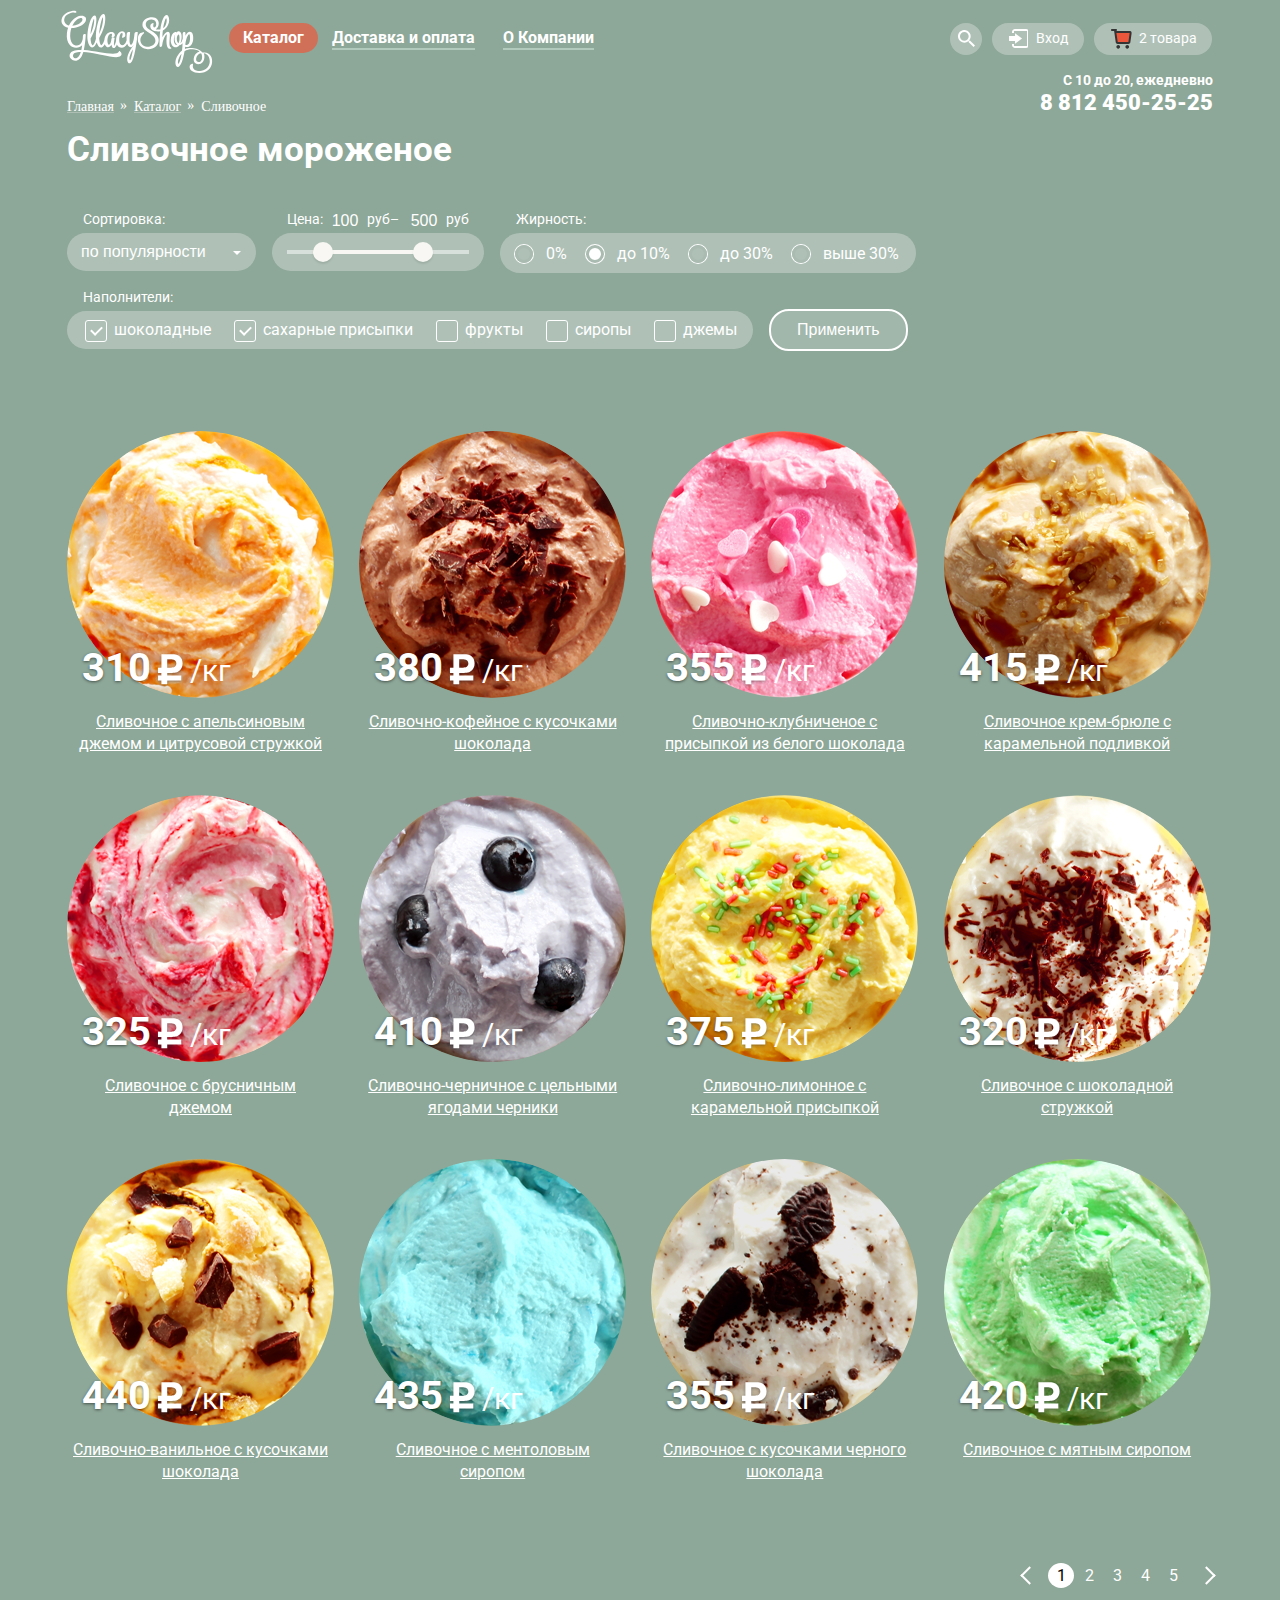
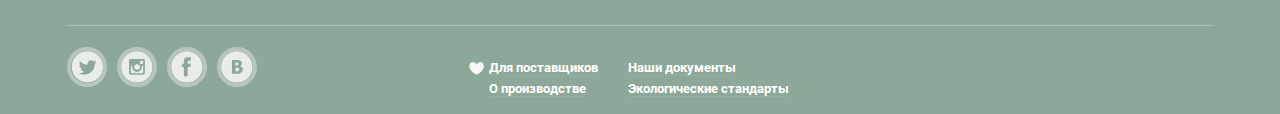
==== commit 463f727f: "Поправил стиль ссылок главного меню навигации (как в макете)" ====
--- a/catalog.html
+++ b/catalog.html
@@ -14,7 +14,7 @@
             <a href="index.html"><img class="logo" src="img/logo.svg" width="153" height="63" alt="логотип"></a>
             <ul class="main-menu">
               <li class="catalog">
-                <a class=" catalog-link active btn" href="#">Каталог</a>
+                <a class=" catalog-link active btn  underline" href="#">Каталог</a>
                 <ul class="sub-menu">
                   <li><a class="news" href="#">Новинки</a></li>
                   <li class="active"><a href="catalog.html">Сливочное</a></li>
@@ -23,8 +23,8 @@
                   <li><a class="melorin" href="#">Мелорин</a></li>
                 </ul>
               </li>
-              <li><a class="btn" href="#">Доставка и оплата</a></li>
-              <li><a class="btn" href="#">О Компании</a></li>
+              <li><a class="btn  underline" href="#">Доставка и оплата</a></li>
+              <li><a class="btn  underline" href="#">О Компании</a></li>
             </ul>
           </nav>
           <div class="user-block">
@@ -281,7 +281,7 @@
          </section>
         <section class="bsns-contacts">
           <div class="production">
-            <a href="#">Для поставщиков</a>
+            <a class="supplier" href="#">Для поставщиков</a>
             <a href="#">О производстве</a>
           </div>
           <div class="docs">
--- a/css/style.css
+++ b/css/style.css
@@ -42,7 +42,7 @@
 
 .container {
   background-repeat: no-repeat;
-  background-position: 416px 82px;
+  background-position: 216px 0px;
   transition: background-image 0.5s ease, background-color 0.5s ease;
 }
 
@@ -173,6 +173,7 @@
   background-image: url("../img/slider-ice-2.png");
 }
 
+
 /* Header */
 
 .main-header {
@@ -201,6 +202,10 @@
   list-style: none;
 }
 
+/*.underline {
+  border-bottom: 1px solid rgba(230, 230, 235, 0.3);
+}*/
+
 .main-menu > li {
   position: relative;
   display: inline-block;
@@ -222,19 +227,17 @@
 
 .main-menu .btn:after {
   position: absolute;
-  bottom: 5px;
+  bottom: 3px;
   right: 14px;
   left: 14px;
   display: block;
   background-color: #b2cabd;
-  height: 1px;
+  height: 2px;
   content: "";
 }
-
-.main-menu .btn:hover:after,
-.main-menu .btn:active:after {
-  display: none;
-}
+ .main-menu li:hover .btn:after{
+   display: none;
+ }
 
 .main-menu > li:hover .btn {
   background: #ededed;
@@ -243,6 +246,7 @@
 
 .main-menu .catalog-link:active {
   background-color: #ededed;
+  text-decoration: none;
 }
 
 .main-menu .btn:active {
@@ -301,7 +305,7 @@
 .sub-menu .news:after {
   position: absolute;
   left: 7px;
-  bottom: -7px;
+  bottom: -5px;
   height: 1px;
   width: 128px;
   background: #d1d0ce;
@@ -324,6 +328,7 @@
 
 .sub-menu .active {
   color: #fff;
+  height: 28px;
   background: #d07058;
 }
 
@@ -499,8 +504,6 @@
   color: #5b9ddf;
 }
 
-
-
 .message-delivery .form-field:focus + .login-form__label {
   top: -20px;
 }
@@ -529,8 +532,6 @@
     cursor: text;
 }
 
-
-
 input::-webkit-input-placeholder       {opacity: 1; transition: opacity 0.7s ease;}
 input::-moz-placeholder                {opacity: 1; transition: opacity 0.7s ease;}
 input:-moz-placeholder                 {opacity: 1; transition: opacity 0.7s ease;}
@@ -541,7 +542,6 @@
 input:focus:-ms-input-placeholder      {opacity: 0; transition: opacity 0.7s ease;}
 input:focus:placeholder { color:transparent; }
 
-
 .enter-form input[type="submit"] {
   display: inline-block;
   margin: 19px 19px 0px 19px;
@@ -556,7 +556,6 @@
   box-shadow: 0 1px 2px 1px #c9685d;
   cursor: pointer;
 }
-
 
 .enter .wrapper-link {
   display: inline-block;
@@ -622,8 +621,7 @@
   background: url("../img/icon-basket-hover.svg") no-repeat;
 }
 
-
-.basket:hover > a.empty:before {
+.basket:hover > a:before {
   background: url("../img/icon-basket-full.svg") no-repeat;
 }
 
@@ -763,8 +761,8 @@
   font-weight: 900;
 }
 
+
 /*index.html*/
-
 
 .free {
   margin-bottom: 40px;
@@ -969,6 +967,10 @@
   text-decoration: none;
   border-radius: 10px;
   background-color: rgba(255,255,255,0.3);
+}
+
+.ice:hover a {
+  text-decoration: none;
 }
 
 
@@ -1281,7 +1283,7 @@
     transform: translateY(50px);
   }
   90%  {
-    transform: translateY(-20px);
+    transform: translateY(-10px);
   }
   100% {
     transform: translateY(0);
@@ -1294,7 +1296,7 @@
   top:10%;
   left:50%;
   right: 50%;
-  z-index: 2;
+  z-index: 5;
   display: none;
   width: 477px;
   margin-left: -15.5%;
@@ -1388,6 +1390,9 @@
   cursor: pointer;
 }
 
+
+/*footer*/
+
 footer {
   margin-top: 20px;
 }
@@ -1515,6 +1520,7 @@
   display: inline-block;
   vertical-align: top;
 }
+
 
 /* catalog.html */
 
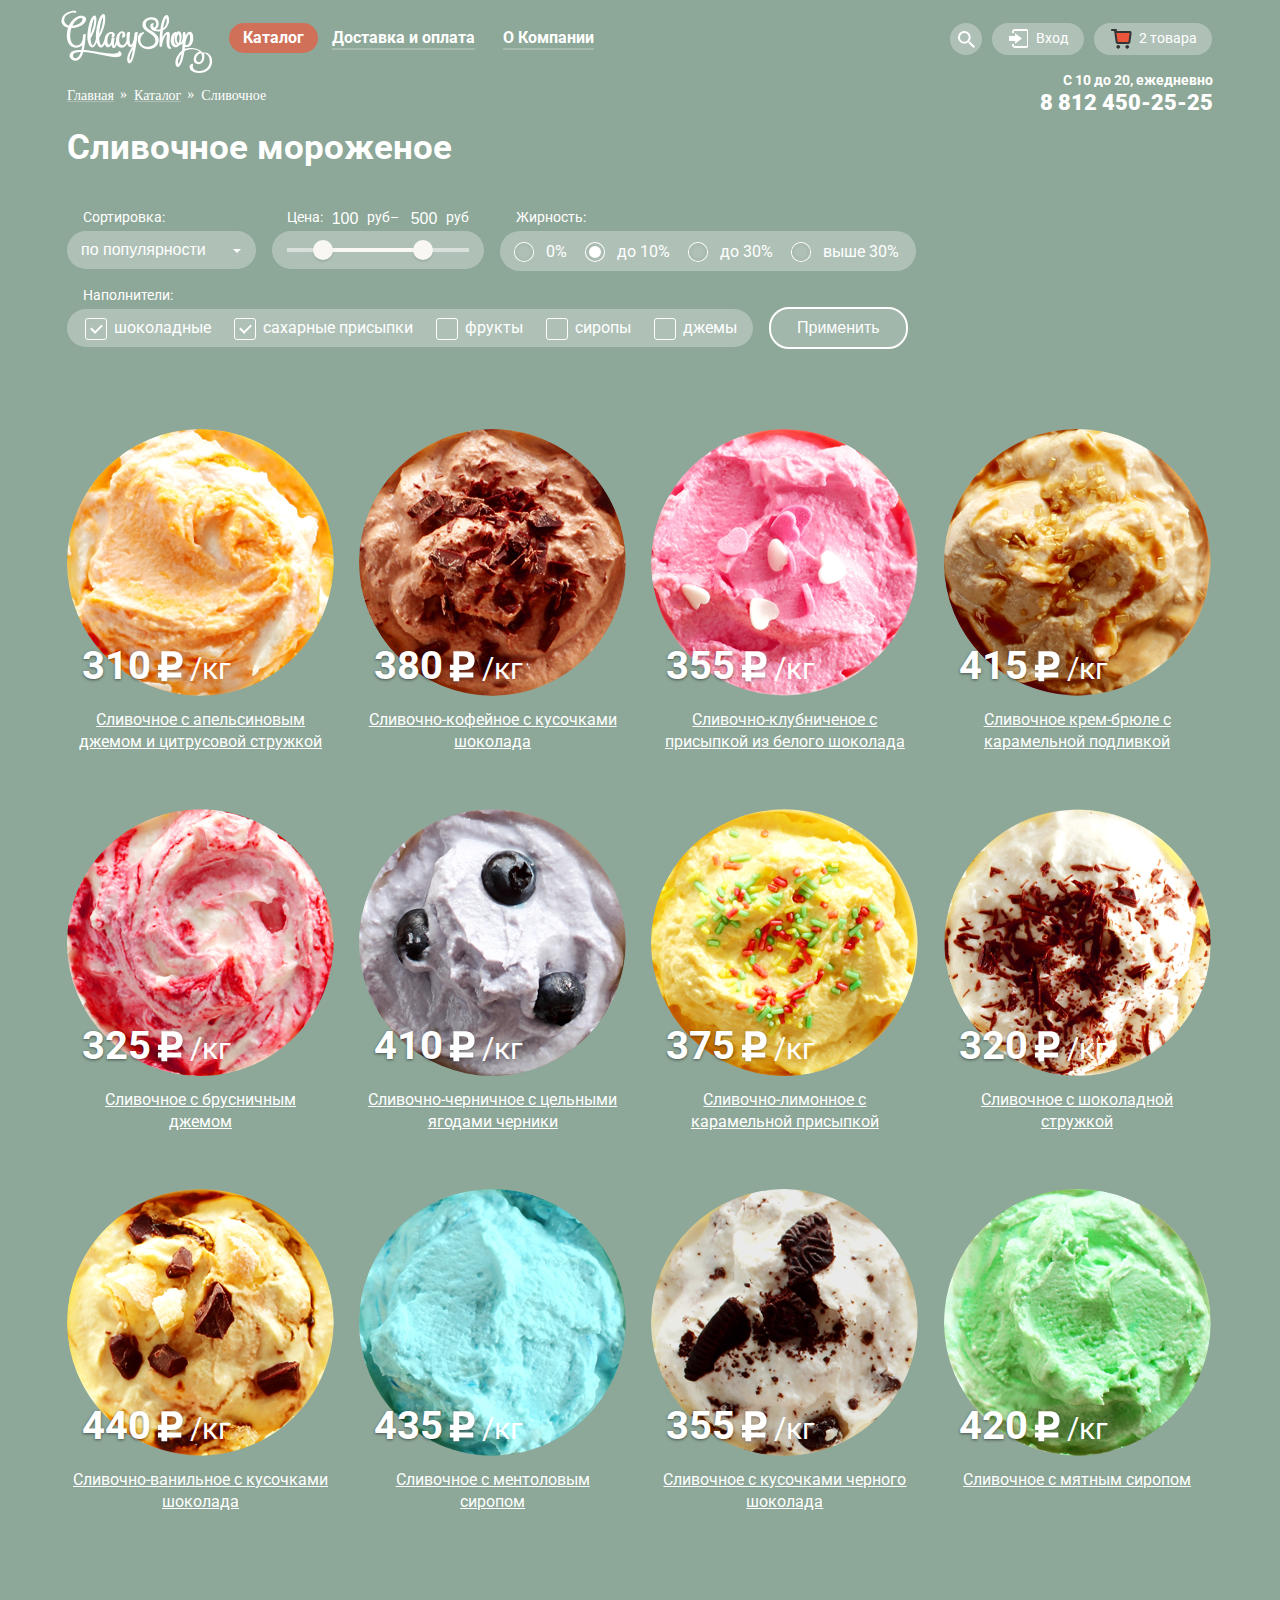
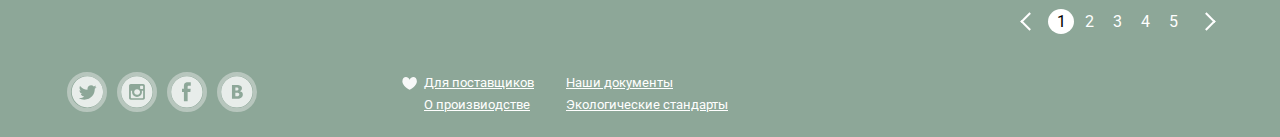
==== commit d2bbc98c: "Внес правки:ссылки, кнопки, лого, футер, user блок" ====
--- a/catalog.html
+++ b/catalog.html
@@ -4,7 +4,7 @@
     <meta charset="utf-8">
     <title>Гллейси: Каталог</title>
     <link href="https://fonts.googleapis.com/css?family=Roboto:700,900,500&subset=latin,cyrillic" rel="stylesheet" type="text/css">
-    <link rel = "stylesheet" href = "css/normalize.css">
+    <link rel="stylesheet" href="css/normalize.css">
     <link rel="stylesheet" href="css/style.css">
   </head>
   <body>
@@ -14,7 +14,7 @@
             <a href="index.html"><img class="logo" src="img/logo.svg" width="153" height="63" alt="логотип"></a>
             <ul class="main-menu">
               <li class="catalog">
-                <a class=" catalog-link active btn  underline" href="#">Каталог</a>
+                <a class=" catalog-link active btn-link  underline" href="#">Каталог</a>
                 <ul class="sub-menu">
                   <li><a class="news" href="#">Новинки</a></li>
                   <li class="active"><a href="catalog.html">Сливочное</a></li>
@@ -23,8 +23,8 @@
                   <li><a class="melorin" href="#">Мелорин</a></li>
                 </ul>
               </li>
-              <li><a class="btn  underline" href="#">Доставка и оплата</a></li>
-              <li><a class="btn  underline" href="#">О Компании</a></li>
+              <li><a class="btn-link  underline" href="#">Доставка и оплата</a></li>
+              <li><a class="btn-link  underline" href="#">О Компании</a></li>
             </ul>
           </nav>
           <div class="user-block">
@@ -154,7 +154,7 @@
           <div class="ice">
             <img class="icecream" src="img/round-ice.png" width="267" height="267" alt="мороженное">
             <p class="price">
-              <span class="cost">310<img src="img/icon-ruble.svg" width="31" height="36" alt="ruble"></span>/кг
+              <span class="cost">310<img src="img/icon/icon-ruble.svg" width="31" height="36" alt="ruble"></span>/кг
             </p>
             <a class="ice-name" href="#">Сливочное с апельсиновым джемом и цитрусовой стружкой</a>
             <a class="quick-view" href="#">Быстрый просмотр</a>
@@ -162,7 +162,7 @@
           </div>
           <div class="ice"><img class="icecream" src="img/round-ice2.png" width="267" height="267" alt="мороженное">
             <p class="price">
-              <span class="cost">380<img src="img/icon-ruble.svg" width="31" height="36" alt="ruble"></span>/кг
+              <span class="cost">380<img src="img/icon/icon-ruble.svg" width="31" height="36" alt="ruble"></span>/кг
             </p>
             <a class="ice-name" href="#">Сливочно-кофейное с кусочками шоколада</a>
             <a class="quick-view" href="#">Быстрый просмотр</a>
@@ -171,7 +171,7 @@
           <div class="ice">
             <img class="icecream" src="img/round-ice3.png" width="267" height="267" alt="мороженное">
             <p class="price">
-              <span class="cost">355<img src="img/icon-ruble.svg" width="31" height="36" alt="ruble"></span>/кг
+              <span class="cost">355<img src="img/icon/icon-ruble.svg" width="31" height="36" alt="ruble"></span>/кг
             </p>
             <a class="ice-name" href="#">Сливочно-клубниченое с присыпкой из белого шоколада</a>
             <a class="quick-view" href="#">Быстрый просмотр</a>
@@ -180,7 +180,7 @@
           <div class="ice">
             <img class="icecream" src="img/round-ice4.png" width="267" height="267" alt="мороженное">
             <p class="price">
-              <span class="cost">415<img src="img/icon-ruble.svg" width="31" height="36" alt="ruble"></span>/кг
+              <span class="cost">415<img src="img/icon/icon-ruble.svg" width="31" height="36" alt="ruble"></span>/кг
             </p>
             <a class="ice-name" href="#">Сливочное крем-брюле с карамельной подливкой</a>
             <a class="quick-view" href="#">Быстрый просмотр</a>
@@ -189,7 +189,7 @@
           <div class="ice">
             <img class="icecream" src="img/round-ice5.png" width="267" height="267" alt="мороженное">
             <p class="price">
-              <span class="cost">325<img src="img/icon-ruble.svg" width="31" height="36" alt="ruble"></span>/кг
+              <span class="cost">325<img src="img/icon/icon-ruble.svg" width="31" height="36" alt="ruble"></span>/кг
             </p>
             <a class="ice-name" href="#">Сливочное с брусничным джемом</a>
             <a class="quick-view" href="#">Быстрый просмотр</a>
@@ -198,7 +198,7 @@
           <div class="ice">
             <img class="icecream" src="img/round-ice6.png" width="267" height="267" alt="мороженное">
             <p class="price">
-              <span class="cost">410<img src="img/icon-ruble.svg" width="31" height="36" alt="ruble"></span>/кг
+              <span class="cost">410<img src="img/icon/icon-ruble.svg" width="31" height="36" alt="ruble"></span>/кг
             </p>
             <a class="ice-name" href="#">Сливочно-черничное с цельными ягодами черники</a>
             <a class="quick-view" href="#">Быстрый просмотр</a>
@@ -207,7 +207,7 @@
           <div class="ice">
             <img class="icecream" src="img/round-ice7.png" width="267" height="267" alt="мороженное">
             <p class="price">
-              <span class="cost">375<img src="img/icon-ruble.svg" width="31" height="36" alt="ruble"></span>/кг
+              <span class="cost">375<img src="img/icon/icon-ruble.svg" width="31" height="36" alt="ruble"></span>/кг
             </p>
             <a class="ice-name" href="#">Сливочно-лимонное с карамельной присыпкой</a>
             <a class="quick-view" href="#">Быстрый просмотр</a>
@@ -216,7 +216,7 @@
           <div class="ice">
             <img class="icecream" src="img/round-ice8.png" width="267" height="267" alt="мороженное">
             <p class="price">
-              <span class="cost">320<img src="img/icon-ruble.svg" width="31" height="36" alt="ruble"></span>/кг
+              <span class="cost">320<img src="img/icon/icon-ruble.svg" width="31" height="36" alt="ruble"></span>/кг
               </p>
             <a class="ice-name" href="#">Сливочное с шоколадной стружкой</a>
             <a class="quick-view" href="#">Быстрый просмотр</a>
@@ -225,7 +225,7 @@
           <div class="ice">
             <img class="icecream" src="img/round-ice9.png" width="267" height="267" alt="мороженное">
             <p class="price">
-              <span class="cost">440<img src="img/icon-ruble.svg" width="31" height="36" alt="ruble"></span>/кг
+              <span class="cost">440<img src="img/icon/icon-ruble.svg" width="31" height="36" alt="ruble"></span>/кг
             </p>
             <a class="ice-name" href="#">Сливочно-ванильное с кусочками шоколада</a>
             <a class="quick-view" href="#">Быстрый просмотр</a>
@@ -234,7 +234,7 @@
           <div class="ice">
             <img class="icecream" src="img/round-ice10.png" width="267" height="267" alt="мороженное">
             <p class="price">
-              <span class="cost">435<img src="img/icon-ruble.svg" width="31" height="36" alt="ruble"></span>/кг
+              <span class="cost">435<img src="img/icon/icon-ruble.svg" width="31" height="36" alt="ruble"></span>/кг
             </p>
             <a class="ice-name" href="#">Сливочное с ментоловым сиропом</a>
             <a class="quick-view" href="#">Быстрый просмотр</a>
@@ -243,7 +243,7 @@
           <div class="ice">
             <img class="icecream" src="img/round-ice11.png" width="267" height="267" alt="мороженное">
             <p class="price">
-              <span class="cost">355<img src="img/icon-ruble.svg" width="31" height="36" alt="ruble"></span>/кг
+              <span class="cost">355<img src="img/icon/icon-ruble.svg" width="31" height="36" alt="ruble"></span>/кг
             </p>
             <a class="ice-name" href="#">Сливочное с кусочками черного шоколада</a>
             <a class="quick-view" href="#">Быстрый просмотр</a>
@@ -252,7 +252,7 @@
           <div class="ice">
             <img class="icecream" src="img/round-ice12.png" width="267" height="267" alt="мороженное">
             <p class="price">
-              <span class="cost">420<img src="img/icon-ruble.svg" width="31" height="36" alt="ruble"></span>/кг
+              <span class="cost">420<img src="img/icon/icon-ruble.svg" width="31" height="36" alt="ruble"></span>/кг
             </p>
             <a class="ice-name" href="#">Сливочное с мятным сиропом</a>
             <a class="quick-view" href="#">Быстрый просмотр</a>
@@ -270,25 +270,34 @@
             <a class="next" href="#">Вперед</a>
           </div>
         </div>
-        <div class="pre"></div>
       </main>
       <footer class="clearfix">
-        <section class="social-links">
-           <a class="social-btn social-btn-tw" href="#">Твиттер</a>
-           <a class="social-btn social-btn-inst" href="#">Инстаграм</a>
+        <div class="social-links">
+          <a class="social-btn social-btn-tw" href="#">Твиттер</a>
+          <a class="social-btn social-btn-inst" href="#">Инстаграм</a>
           <a class="social-btn social-btn-fb" href="#">Facebook</a>
-           <a class="social-btn social-btn-vk" href="#">ВКонтакте</a>
-         </section>
-        <section class="bsns-contacts">
-          <div class="production">
-            <a class="supplier" href="#">Для поставщиков</a>
-            <a href="#">О производстве</a>
-          </div>
-          <div class="docs">
-            <a href="#">Наши документы</a>
-            <a href="#">Экологические стандарты</a>
-          </div>
-        </section>
+          <a class="social-btn social-btn-vk" href="#">ВКонтакте</a>
+        </div>
+      <div class="footer-info-left">
+            <ul>
+              <li class="icon-like">
+                <a href="#">Для поставщиков</a>
+              </li>
+              <li>
+                <a href="#">О произвиодстве</a>
+              </li>
+            </ul>
+          </div>
+            <div class="footer-info-right">
+              <ul>
+                <li>
+                  <a href="#">Наши документы</a>
+                </li>
+                <li>
+                  <a href="#">Экологические стандарты</a>
+                </li>
+              </ul>
+            </div>
       </footer>
     </div>
   </body>
--- a/css/style.css
+++ b/css/style.css
@@ -34,6 +34,7 @@
 }
 
 
+
 /* Slider */
 
 body > input[type="radio"] {
@@ -69,20 +70,22 @@
 
 .slide-btn {
   display: inline-block;
-  padding: 10px 42px;
-  font-weight: 600;
-  font-size: 32px;
-  line-height: 44px;
-  vertical-align: top;
-  color: #fff;
+  max-width: 400px;
+  padding: 2px 40px;
+  margin: 0 auto;
+  border-radius: 128px;
+  box-sizing: border-box;
+  font-size: 31px;
+  line-height: 63px;
+  font-weight: 700;
+  color: #ffffff;
   text-decoration: none;
+  text-align: center;
   text-shadow: 0 2px 5px rgba(160, 32, 11, 0.76);
-
   background: #f26843;
-  background:    -moz-linear-gradient(top, #f26843 0%, #e74a35 100%);
   background: -webkit-linear-gradient(top, #f26843 0%, #e74a35 100%);
-  background:         linear-gradient(to bottom, #f26843 0%, #e74a35 100%);
-  border-radius: 100px;
+  background: -webkit-linear-gradient(top, #f26843, #e74a35 100%);
+  background: linear-gradient(to bottom, #f26843, #e74a35 100%);
   box-shadow: 0 2px 2px rgba(172, 16, 0, 0.64);
 }
 
@@ -181,18 +184,19 @@
   font-size: 0px;
 }
 
+.logo {
+  width: 153px;
+  margin-top: 10px;
+  margin-left: -7px;
+  float:left;
+}
+
 .main-navigation {
   float: left;
   width: 750px;
   font-size: 0;
 }
 
-.logo {
-  width: 153px;
-  margin-top: 10px;
-  margin-left: -7px;
-}
-
 .main-menu {
   display: inline-block;
   margin-top: 23px;
@@ -216,7 +220,7 @@
   font-weight: bold;
 }
 
-.main-menu .btn {
+.main-menu .btn-link {
   position: relative;
   display: block;
   padding: 6px 14px;
@@ -225,21 +229,22 @@
   text-decoration: none;
 }
 
-.main-menu .btn:after {
+.main-menu .btn-link:after {
   position: absolute;
   bottom: 3px;
   right: 14px;
   left: 14px;
   display: block;
-  background-color: #b2cabd;
+  background-color: #c5d7cc;
+  opacity: 0.4;
   height: 2px;
   content: "";
 }
- .main-menu li:hover .btn:after{
+ .main-menu li:hover .btn-link:after{
    display: none;
  }
 
-.main-menu > li:hover .btn {
+.main-menu > li:hover .btn-link {
   background: #ededed;
   color: #333;
 }
@@ -249,7 +254,7 @@
   text-decoration: none;
 }
 
-.main-menu .btn:active {
+.main-menu .btn-link:active {
   background: #ededed;
   box-shadow: inset 0 2px 1px #696969;
 }
@@ -258,7 +263,7 @@
   background: #d07058;
 }
 
-.main-menu .active.btn:after{
+.main-menu .active.btn-link:after{
   display: none;
 }
 
@@ -308,7 +313,7 @@
   bottom: -5px;
   height: 1px;
   width: 128px;
-  background: #d1d0ce;
+  background: #aebeb5;
   content: "";
 }
 
@@ -353,6 +358,7 @@
   font-size: 14px;
   line-height: 16px;
   vertical-align: top;
+  right: -80px;
 }
 
 .user-block li:last-child {
@@ -361,7 +367,7 @@
 
 .search {
   position: relative;
-  padding-left: 80px;
+
 }
 
 .search-link {
@@ -379,37 +385,36 @@
 }
 
 .search:hover .search-link:before {
-  background: url("../img/icon-search-hover.svg") no-repeat;
+  background: url("../img/icon/icon-search-hover.svg") center no-repeat;
 }
 
 .search a:before {
   position: absolute;
-  top: 7px;
-  left: 8px;
   display: block;
   width: 32px;
   height: 32px;
-  background: url("../img/icon-search.svg") no-repeat;
+  background: url("../img/icon/icon-search.svg") center no-repeat;
   content: "";
 }
 
-.search:hover .search-form {
-  display: block;
+ .search:hover .search-form {
+   display: block;
 }
 
 .search-form {
   position: absolute;
   top: 35px;
-  left: -228px;
+  left: -306px;
   display: none;
   width: 341px;
   background: #f8f7f4;
   border-radius: 8px;
   box-shadow: 0 15px 20px 1px rgba(0, 0, 0, 0.4);
+  z-index: 5;
 }
 
 .search-form input[type="search"] {
-  box-sizing: border-box;
+
   width: 310px;
   margin: 20px 15px;
   padding: 10px 13px;
@@ -442,7 +447,7 @@
   display: block;
   width: 20px;
   height: 19px;
-  background: url("../img/icon-enter.svg") no-repeat;
+  background: url("../img/icon/icon-enter.svg") no-repeat;
   content: "";
 }
 
@@ -452,7 +457,7 @@
 }
 
 .enter:hover > a:before {
-  background: url("../img/icon-enter-hover.svg") no-repeat;
+  background: url("../img/icon/icon-enter-hover.svg") no-repeat;
 }
 
 .enter:hover .enter-form {
@@ -544,11 +549,13 @@
 
 .enter-form input[type="submit"] {
   display: inline-block;
-  margin: 19px 19px 0px 19px;
-  padding: 10px 25px;
-  font-size: 18px;
+  margin: 22px 19px 0px 19px;
+  padding: 6px 29px;
+  font-size: 15px;
   line-height: 24px;
+  font-weight: 700;
   color: #fefefe;
+  text-align: left;
   vertical-align: top;
   background-image: linear-gradient(to bottom, #f26843 0%, #e74b36 100%);
   border: 0;
@@ -597,7 +604,7 @@
   display: block;
   width: 21px;
   height: 20px;
-  background: url("../img/icon-basket.svg") no-repeat;
+  background: url("../img/icon/icon-basket.svg") no-repeat;
   content: "";
 }
 
@@ -608,7 +615,7 @@
   display: block;
   width: 21px;
   height: 20px;
-  background: url("../img/icon-basket-full.svg") no-repeat;
+  background: url("../img/icon/icon-basket-full.svg") no-repeat;
   content: "";
 }
 
@@ -618,11 +625,11 @@
 }
 
 .basket:hover > a.empty:before {
-  background: url("../img/icon-basket-hover.svg") no-repeat;
+  background: url("../img/icon/icon-basket-hover.svg") no-repeat;
 }
 
 .basket:hover > a:before {
-  background: url("../img/icon-basket-full.svg") no-repeat;
+  background: url("../img/icon/icon-basket-full.svg") no-repeat;
 }
 
 .basket:hover .basket-form {
@@ -772,14 +779,13 @@
   box-sizing: border-box;
   float: left;
   width: 560px;
-  padding-top: 18px ;
+  padding-top: 10px ;
   padding-right: 23px ;
   padding-left: 18px;
   color: #fff;
   border-radius: 15px;
-  background-color: #bd2d45;
-  background: url("../img/bg-raspberry.png") no-repeat;
-  background-position: 22% center;
+  background: #bd2d45 url("../img/bg/bg-raspberry.png") no-repeat;
+
 
 }
 
@@ -794,29 +800,29 @@
   box-sizing: border-box;
   float: right;
   margin-bottom: 23px;
-  padding: 10px 24px 10px 20px;
+  padding: 12px 23px;
   color: #fff;
   font-size: 18px;
-  line-height: 17px;
+  line-height: auto;
   font-weight: bold;
   text-decoration: none;
   border-radius: 25px;
-  background-image: linear-gradient(to top, #e74a35 0%, #f26843 100%);
-  box-shadow: 1px 2px 2px 0 #9e4535;
+  background-image: -moz-linear-gradient( 90deg, rgb( 231, 74, 53 ) 0%, rgb( 242, 104, 67 ) 100%);
+  background-image: -webkit-linear-gradient( 90deg, rgb( 231, 74, 53 ) 0%, rgb( 242, 104, 67 ) 100%);
+  box-shadow: 0px 2px 2px 0px rgb( 172, 16, 0 );
 }
 
 .right-sale {
   box-sizing: border-box;
   float: right;
   width: 560px;
-  padding-top: 18px ;
+  padding-top: 10px ;
   padding-right: 23px ;
   padding-left: 18px;
   color: #fff;
   border-radius: 15px;
-  background-color: #6c4029;
-  background: url("../img/bg-chocolate.png") no-repeat;
-  background-position: 81% 46%;
+  background: url("../img/bg/bg-chocolate.png") no-repeat #6c4029;
+
 }
 
 
@@ -831,15 +837,16 @@
   box-sizing: border-box;
   float: right;
   margin-bottom: 23px;
-  padding: 10px 24px 10px 20px;
+  padding: 12px 22px;
   color: #fff;
   font-size: 18px;
-  line-height: 17px;
+  line-height: auto;
   font-weight: bold;
   text-decoration: none;
   border-radius: 25px;
-  background-image: linear-gradient(to top, #e74a35 0%, #f26843 100%);
-  box-shadow: 1px 2px 2px 0 #9e4535;
+  background-image: -moz-linear-gradient( 90deg, rgb( 231, 74, 53 ) 0%, rgb( 242, 104, 67 ) 100%);
+  background-image: -webkit-linear-gradient( 90deg, rgb( 231, 74, 53 ) 0%, rgb( 242, 104, 67 ) 100%);
+  box-shadow: 0px 2px 2px 0px rgb( 172, 16, 0 );
 }
 
 .left-sale a:hover,
@@ -879,8 +886,8 @@
   vertical-align: top;
 }
 
-.ice img {
-  z-index: 2;
+.ice:hover {
+  z-index: 5;
 }
 
 .ice:nth-child(4n) {
@@ -954,19 +961,22 @@
   line-height: 22px;
   text-align: center;
   padding: 0px 5px;
+  margin-bottom: 16px;
 }
 
 .view-wrapper {
   position: absolute;
   display: none;
+  padding-bottom: 1px;
   top: -5px;
   left:-5px;
   z-index: 1;
   width: 105%;
-  height: 125%;
+  height: 120%;
   text-decoration: none;
-  border-radius: 10px;
-  background-color: rgba(255,255,255,0.3);
+  border-radius: 4px;
+  background-color: #a7b8ad;
+  opacity: 0.4;
 }
 
 .ice:hover a {
@@ -986,9 +996,11 @@
   left: 35px;
   z-index: 4;
   display: none;
-  padding: 12px 20px;
-  font-size: 18px;
+  padding: 5px 27px;
+  font-size: 15px;
   line-height: 24px;
+  font-weight: 700;
+  text-align: center;
   text-decoration: none;
   border-radius: 25px;
   background-image: linear-gradient(to bottom, #f26843 0%, #e74b36 100%);
@@ -1004,7 +1016,8 @@
 .contacts-form .contact-btn:hover,
 .feed-btn-wrapper input[type="submit"]:hover {
   background-image: linear-gradient(to top, #ec6e5d 0%, #f58669 100%);
-  box-shadow: 0 20px 20px rgba(0, 0, 0, 0.4);
+  box-shadow: 0 2px 2px #ac1000;
+
 
 }
 
@@ -1075,20 +1088,20 @@
 }
 
 .column-left p:nth-child(1):before {
-  background: url('../img/icon-ice.svg');
+  background: url('../img/icon/icon-ice.svg');
 }
 
 .column-left p:nth-child(2):before {
-  background: url('../img/icon-leaf.svg');
+  background: url('../img/icon/icon-leaf.svg');
 }
 
 
 .column-right p:nth-child(1):before {
-  background: url('../img/icon-cow.svg');
+  background: url('../img/icon/icon-cow.svg');
 }
 
 .column-right p:nth-child(2):before {
-  background: url('../img/icon-thermometr.svg');
+  background: url('../img/icon/icon-thermometr.svg');
 }
 
 .usefull-info {
@@ -1101,7 +1114,7 @@
   width: 560px;
   min-height: 220px;
   padding: 26px 256px 0px 19px;
-  background: url("../img/bg-raspberry2.png");
+  background: url("../img/bg/bg-raspberry2.png");
 }
 
 .blog h3 {
@@ -1204,17 +1217,18 @@
 
 .message-wrapper input[type="submit"] {
   display: inline-block;
-  padding:10px 18px 13px 22px;
+  padding:10px 21px;
   color: #fff;
   font-size: 17px;
   line-height: 24px;
   vertical-align: top;
   font-weight: 700;
+  text-align: left;
   border: 0;
   border-radius: 40px;
   background-color: #e94e37;
   background-image: linear-gradient(to bottom, #f26843 0%, #e74b36 100%);
-  box-shadow: 0 1px 2px 1px #c9685d;
+  box-shadow: 0 2px 2px rgba(172, 16, 0, 0.64);
   cursor: pointer;
 }
 
@@ -1223,6 +1237,7 @@
   background-color: #ebe4c8;
   background-repeat: no-repeat;
   background-size: 100% 100%;
+  margin-bottom: 35px;
 }
 
 .contacts-form {
@@ -1259,17 +1274,16 @@
 .contact-btn {
   box-sizing: border-box;
   display: inline-block;
-  height: 44px;
   margin-bottom: 20px;
-  padding: 9px 25px 13px 31px;
+  padding: 10px 33px;
   color: #fefefe;
   font-size: 17px;
-  font-weight: 900;
-  line-height: 1.5em;
+  font-weight: 700;
+  line-height: 24px;
   border: 0;
   background-color: #e84d37;
   background-image: linear-gradient(to top, #e74a35 0%, #f26843 100%);
-   box-shadow: 0 1px 2px 1px #c9685d;
+  box-shadow: 0 2px 2px rgba(172, 16, 0, 0.64);
   border-radius: 40px;
   cursor: pointer;
   text-decoration: none;
@@ -1331,7 +1345,7 @@
   width: 23px;
   height: 23px;
   background: #000;
-  background: url("../img/icon-del.svg") no-repeat;
+  background: url("../img/icon/icon-del.svg") no-repeat;
   content: "";
 }
 
@@ -1394,19 +1408,19 @@
 /*footer*/
 
 footer {
-  margin-top: 20px;
+  height: 66px;
 }
 
 footer a:hover,
 footer a:active {
   color: #ffbc9e;
 }
+
 
 .social-links {
   float: left;
   width: 267px;
   margin-right: 28px;
-  padding:
 }
 
 .social-btn {
@@ -1432,95 +1446,81 @@
 }
 
 .social-btn-tw {
-  background-image: url("../img/icon-tw.svg");
+   background-image: url("../img/icon/icon-tw.svg");
    background-repeat: no-repeat;
 }
 
 .social-btn-inst {
-  background-image: url("../img/icon-inst.svg");
+   background-image: url("../img/icon/icon-inst.svg");
    background-repeat: no-repeat;
 
 }
 
 .social-btn-fb {
-  background: url("../img/icon-fb.svg");
+   background: url("../img/icon/icon-fb.svg");
    background-repeat: no-repeat;
 }
 
 .social-btn-vk {
-  background: url("../img/icon-vk.svg");
+   background: url("../img/icon/icon-vk.svg");
    background-repeat: no-repeat;
 }
 
-.bsns-contacts {
-  box-sizing: border-box;
+.footer-info-left {
   float: left;
-  width: 560px;
-  font-size: 0px;
-  padding: 13px 127px;
-}
-
-.bsns-contacts a {
-  position: relative;
-  display: block;
-  margin-bottom: 3px;
-  color: white;
+  display: block;
+}
+
+.footer-info-left ul {
+  list-style: none;
+  margin-right: 27px;
+  margin-top: 0px;
+}
+
+.footer-info-left ul li a {
+  color: #ffffff;
   font-size: 13px;
   line-height: 18px;
-  font-weight: 700;
-  text-decoration: none;
-}
-
-.bsns-contacts a::after {
-  position: absolute;
-  bottom: 1px;
-  right: 0px;
-  left: 0px;
-  display: block;
-  background-color: #98ada1;
-  height: 1px;
-  content: "";
-}
-
-.production a:last-child::after {
-  right: 12px;
-}
-
-.docs a:first-child::after {
-  right: 57px;
-}
-
-.bsns-contacts a:hover:after, .bsns-contacts a:active:after  {
-   background-color: #ffbc9e;
-}
-
-.production .supplier:first-child:before {
+  padding-left: 22px;
+}
+
+.footer-info-left ul li a:hover,
+.footer-info-left ul li a:active {
+  color: #ffbc9e;
+}
+
+ .icon-like:first-child:before {
    position: absolute;
-   margin-top: 3px;
-   margin-left: -20px;
+   margin-top: 6px;
+   margin-left: 0px;
    height: 13px;
    width:15px;
-   background: url("../img/icon-heart.svg") no-repeat;
+   background: url("../img/icon/icon-heart.svg") no-repeat;
    content: "";
 }
 
-
-.production {
-  display: inline-block;
-  vertical-align: top;
-  margin-right: 30px;
-  }
-
-  .production a:first-child {
-    position: relative;
-  }
-
-  .docs {
-  box-sizing: border-box;
-  display: inline-block;
-  vertical-align: top;
-}
-
+.footer-info-right {
+  float: left;
+  display: block;
+}
+
+.footer-info-right ul {
+  list-style: none;
+  margin-top: 0px;
+  margin-left: 5px;
+  padding: 0;
+}
+
+.footer-info-right ul li a {
+  color: #ffffff;
+  font-size: 13px;
+  line-height: 18px;
+}
+
+.footer-info-right ul li a:hover,
+.footer-info-right ul li a:active {
+  color: #ffbc9e;
+}
 
 /* catalog.html */
 
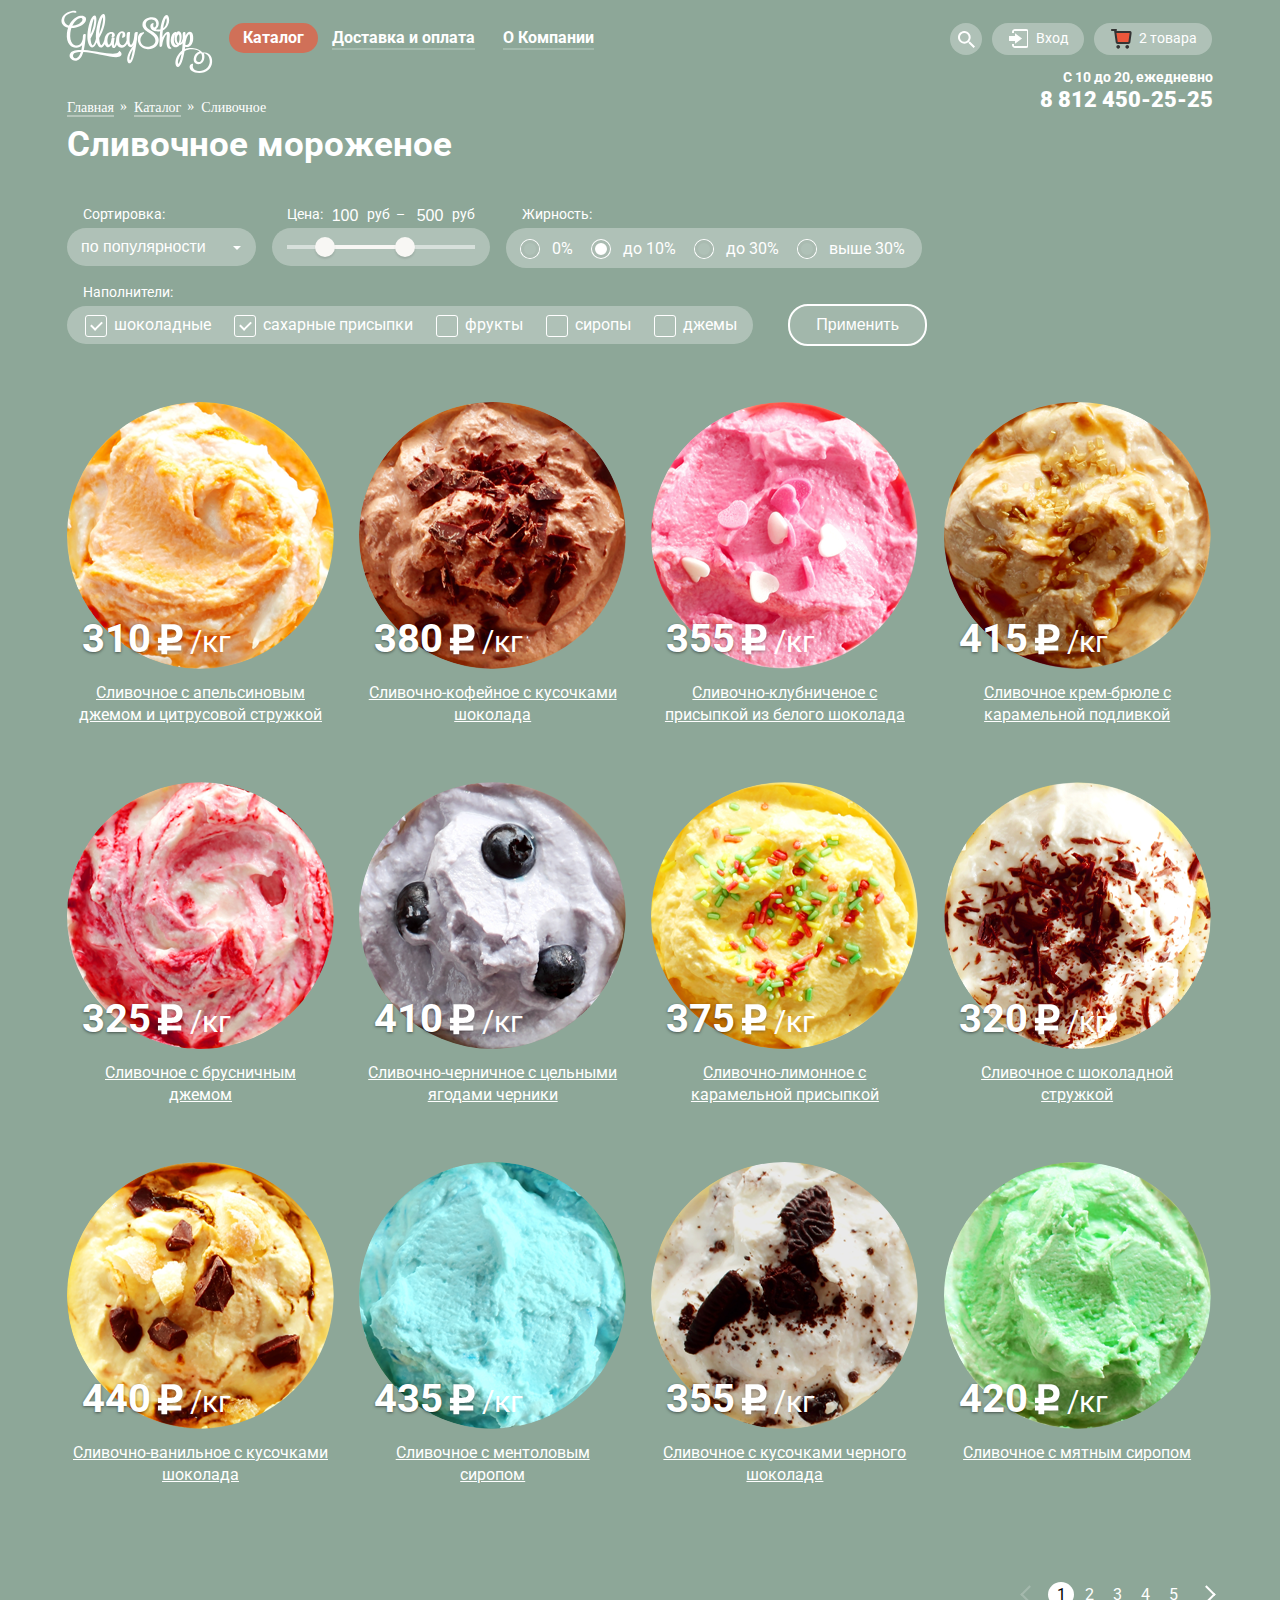
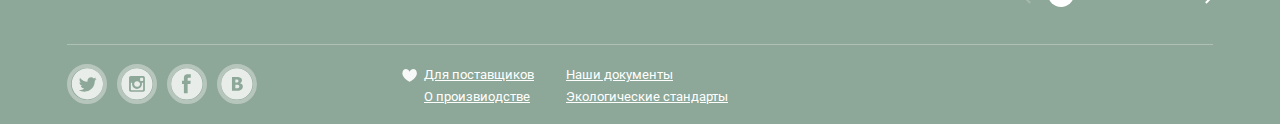
==== commit 265691b6: "Внес правки:поправил шапку, суб-меню, ползунки в каталоге, подложки, стили кнопок, убрал лишние обер" ====
--- a/catalog.html
+++ b/catalog.html
@@ -8,6 +8,7 @@
     <link rel="stylesheet" href="css/style.css">
   </head>
   <body>
+
     <div class="background">
       <header class="main-header clearfix">
           <nav class="main-navigation clearfix">
@@ -17,10 +18,10 @@
                 <a class=" catalog-link active btn-link  underline" href="#">Каталог</a>
                 <ul class="sub-menu">
                   <li><a class="news" href="#">Новинки</a></li>
-                  <li class="active"><a href="catalog.html">Сливочное</a></li>
-                  <li><a href="#">Щербеты</a></li>
-                  <li><a href="#">Фруктовый лед</a></li>
-                  <li><a class="melorin" href="#">Мелорин</a></li>
+                  <li><a class="sub-menu-item active" href="#">Сливочное</a></li>
+                  <li><a class="sub-menu-item" href="#">Щербеты</a></li>
+                  <li><a class="sub-menu-item" href="#">Фруктовый лед</a></li>
+                  <li><a class="sub-menu-item" class="melorin" href="#">Мелорин</a></li>
                 </ul>
               </li>
               <li><a class="btn-link  underline" href="#">Доставка и оплата</a></li>
@@ -51,25 +52,23 @@
                 <a class="full" href="#">2 товара</a>
                 <form class="basket-form" action="url" method="get">
                   <div class="product">
-                    <a href="#">удалить</a>
+                    <a class="delete" href="#">удалить</a>
                     <img src="img/round-ice.png" width="33" height="33" alt="мороженное">
-                    <span>Пломбир с апельсиновым джемом</span>
-                    <span>1,5кг x 200 руб.</span>
+                    <span><a href="#" class="product-item">Пломбир с апельсиновым джемом</a></span>
+                    <span>1,5кг <i>x 200 руб.</i></span>
                     <span>300 руб</span>
                   </div>
                   <div class="product">
-                    <a href="#">удалить</a>
+                    <a class="delete" href="#">удалить</a>
                     <img src="img/round-ice3.png" width="33" height="33" alt="мороженное">
-                    <span>Клубничный пломбир с присыпкой из белого шоколада</span>
-                    <span>1,5кг x 300 руб.</span>
+                    <span><a href="#" class="product-item">Клубничный пломбир с присыпкой из белого шоколада</a></span>
+                    <span>1,5кг <i>x 300 руб.</i></span>
                     <span>450 руб</span>
                   </div>
                   <div class="total-price">
                     Итого: 750 руб.
                   </div>
-                  <div class="btn-wrapper">
-                    <input type="submit" value="Оформить заказ">
-                  </div>
+                    <input class="btn-wrapper" type="submit" value="Оформить заказ">
                 </form>
               </li>
             </ul>
@@ -79,17 +78,18 @@
             </div>
           </div>
           <nav class="breadcrumbs">
-            <ul>
+            <ul class="breadcrumbs-list">
               <li><a href="index.html">Главная</a></li>
               <li><a href="#">Каталог</a></li>
               <li>Сливочное</li>
             </ul>
           </nav>
       </header>
+
       <main>
         <h1 class="catalog-heading">Сливочное мороженое</h1>
-        <div class="choice-form">
-          <form action="url" method="get">
+
+          <form class="choice-form" action="url" method="get">
             <div class="choice-wrapper">
               <p>Сортировка:</p>
               <select name="sort">
@@ -103,14 +103,14 @@
               <div class="price-controls">
                 <span>Цена:</span>
                 <label class="min-price"> <input type="text" name="min-price" value="100"></label>
-                <span class="txt-rub">руб</span>
+                <span class="txt-rub">руб&nbsp;	</span>
                 <span> – </span>
                 <label class="max-price"><input type="text" name="max-price" value="500"></label>
                 <span class="txt-rub">руб</span>
               </div>
               <div class="range-controls">
                 <div class="filter-price__scale">
-                    <div class="filter-price__range" style="margin-left: 20%; width: 51%">
+                    <div class="filter-price__range" style="margin-left: 20%; width: 41%">
                       <div class="filter-price__toggle filter-price__toggle-min"></div>
                       <div class="filter-price__toggle filter-price__toggle-max"></div>
                     </div>
@@ -145,11 +145,9 @@
                 <label for="jam">джемы</label>
               </div>
             </div>
-            <div class="form-btn">
-              <input type="submit" value="Применить">
-            </div>
+            <input class="form-btn" type="submit" value="Применить">
           </form>
-        </div>
+
         <div class="goods">
           <div class="ice">
             <img class="icecream" src="img/round-ice.png" width="267" height="267" alt="мороженное">
@@ -259,8 +257,7 @@
             <div class="view-wrapper"></div>
           </div>
         </div>
-        <div class="clearfix">
-          <div class="paginator">
+          <div class="paginator  clearfix">
             <a class="prev" href="#">Назад</a>
             <a class="page-btn active">1</a>
             <a class="page-btn" href="#">2</a>
@@ -269,35 +266,32 @@
             <a class="page-btn" href="#">5</a>
             <a class="next" href="#">Вперед</a>
           </div>
-        </div>
       </main>
-      <footer class="clearfix">
+
+      <footer class="pre clearfix">
         <div class="social-links">
           <a class="social-btn social-btn-tw" href="#">Твиттер</a>
           <a class="social-btn social-btn-inst" href="#">Инстаграм</a>
           <a class="social-btn social-btn-fb" href="#">Facebook</a>
           <a class="social-btn social-btn-vk" href="#">ВКонтакте</a>
         </div>
-      <div class="footer-info-left">
-            <ul>
-              <li class="icon-like">
-                <a href="#">Для поставщиков</a>
-              </li>
-              <li>
-                <a href="#">О произвиодстве</a>
-              </li>
-            </ul>
-          </div>
-            <div class="footer-info-right">
-              <ul>
-                <li>
-                  <a href="#">Наши документы</a>
-                </li>
-                <li>
-                  <a href="#">Экологические стандарты</a>
-                </li>
-              </ul>
-            </div>
+        <ul class="footer-info-left">
+          <li class="icon-like">
+            <a href="#">Для поставщиков</a>
+          </li>
+          <li>
+             <a href="#">О произвиодстве</a>
+          </li>
+        </ul>
+
+        <ul class="footer-info-right">
+            <li>
+               <a href="#">Наши документы</a>
+            </li>
+            <li>
+              <a href="#">Экологические стандарты</a>
+            </li>
+        </ul>
       </footer>
     </div>
   </body>
--- a/css/style.css
+++ b/css/style.css
@@ -45,6 +45,7 @@
   background-repeat: no-repeat;
   background-position: 216px 0px;
   transition: background-image 0.5s ease, background-color 0.5s ease;
+
 }
 
 .container input[type="radio"] {
@@ -66,6 +67,7 @@
   font-weight: 900;
   font-size: 60px;
   line-height: 60px;
+
 }
 
 .slide-btn {
@@ -189,6 +191,7 @@
   margin-top: 10px;
   margin-left: -7px;
   float:left;
+  margin-bottom: 20px;
 }
 
 .main-navigation {
@@ -278,33 +281,49 @@
   display: none;
   width: 143px;
   margin-top: 7px;
-  padding: 0px;
+  padding: 4px 0px 10px 0px;
   font-size: 14px;
-  line-height: 16px;
+  line-height: auto;
+  font-weight: 400;
   list-style: none;
   background-color: #f8f7f4;
   border-radius: 6px;
   box-shadow: 0 15px 20px 1px rgba(0, 0, 0, 0.4);
 }
 
-.sub-menu a {
-  display: block;
-  margin: 0px;
+.sub-menu-item {
+  display: block;
+  font-family: "Roboto Regular";
   padding-top:10px;
   padding-bottom:6px;
   padding-left: 20px;
-  color: #323232;
-  text-decoration: none;
-  font-weight: normal;
-}
-
-
-.sub-menu .news {
-  position: relative;
-  margin-bottom: 6px;
-  font-weight: bold;
+  color: #343434;
+  position: relative;
+  margin-bottom: 0px;
   border-top-left-radius: 6px;
   border-top-right-radius: 6px;
+  text-decoration: none;
+}
+
+
+.sub-menu .news {
+  display: block;
+  font-family: "Roboto Bold";
+  padding-top:10px;
+  padding-bottom:6px;
+  margin-bottom: 5px;
+  padding-left: 20px;
+  color: #343434;
+  text-decoration: none;
+  position: relative;
+  margin-bottom: 6px;
+  font-weight: 700;
+  border-top-left-radius: 6px;
+  border-top-right-radius: 6px;
+}
+
+.sub-menu a {
+  width: inherit;
 }
 
 .sub-menu .news:after {
@@ -325,16 +344,20 @@
 
 .sub-menu a:hover {
   background: #fbded7;
+  border-radius: 0;
+
 }
 
 .sub-menu a:active {
   background: #f6b5a5;
+
 }
 
 .sub-menu .active {
   color: #fff;
-  height: 28px;
+  border-radius: 0;
   background: #d07058;
+
 }
 
 .user-block {
@@ -353,7 +376,7 @@
 
 .user-block li {
   margin-right: 10px;
-  padding-bottom: 5px;
+  padding-bottom: 2px;
   display: inline-block;
   font-size: 14px;
   line-height: 16px;
@@ -659,7 +682,7 @@
   border-radius: 50%;
 }
 
-.product a {
+.product .delete {
   position: relative;
   display: inline-block;
   padding-left: 40px;
@@ -669,7 +692,7 @@
   vertical-align: top;
 }
 
-.product a:before, .product a:after {
+.product .delete:before, .product .delete:after {
   position: absolute;
   top: 17px;
   left: 15px;
@@ -679,20 +702,33 @@
   content: "";
 }
 
-.product a:before {
+.product .delete:before {
   transform: rotate(45deg);
 }
 
-.product a:after {
+.product .delete:after {
   transform: rotate(-45deg);
 }
 
+.product .product-item {
+    text-decoration: none;
+    color: #333;
+}
+
 .product span {
   display: inline-block;
   padding-top: 10px;
+  font-family: "Roboto Regular";
+  color: #333;
   vertical-align: top;
   font-size: 13px;
   line-height: 16px;
+  text-align: left;
+}
+
+.product span i {
+  color: grey;
+  font-style: normal;
 }
 
 .product span:first-of-type {
@@ -703,6 +739,10 @@
 
 .product span:nth-of-type(2) {
   margin-right: 28px;
+}
+
+.product span:last-child {
+  margin-bottom: 17px;
 }
 
 .total-price {
@@ -730,13 +770,15 @@
   margin-right: 15px;
   margin-bottom: 20px;
   text-align: right;
-}
-
-.btn-wrapper input[type="submit"] {
-  padding: 10px 15px;
-  color: #fff;
-  font-size: 18px;
+  float: right;
+}
+
+.basket-form input[type="submit"] {
+  padding: 7px 18px;
+  color: #fefefe;
+  font-size: 15px;
   line-height: 24px;
+  font-weight: 700;
   border: 0;
   border-radius: 25px;
   background-image: linear-gradient(to bottom, #f26843 0%, #e74b36 100%);
@@ -784,7 +826,7 @@
   padding-left: 18px;
   color: #fff;
   border-radius: 15px;
-  background: #bd2d45 url("../img/bg/bg-raspberry.png") no-repeat;
+  background: #bd2d45 url("../img/bg/bg-raspberry.png");
 
 
 }
@@ -821,7 +863,7 @@
   padding-left: 18px;
   color: #fff;
   border-radius: 15px;
-  background: url("../img/bg/bg-chocolate.png") no-repeat #6c4029;
+  background: url("../img/bg/bg-chocolate.png") #6c4029;
 
 }
 
@@ -862,7 +904,7 @@
 }
 
 .hit {
-  margin-bottom: 3.49%;
+  margin-bottom: 40px;
   font-size: 0px;
   z-index: 4;
 }
@@ -974,9 +1016,10 @@
   width: 105%;
   height: 120%;
   text-decoration: none;
+  opacity: 0.3;
+  background-color: #f8f7f4;
   border-radius: 4px;
-  background-color: #a7b8ad;
-  opacity: 0.4;
+  box-shadow: 0 20px 20px rgba(0, 0, 0, 0.4);
 }
 
 .ice:hover a {
@@ -1008,13 +1051,13 @@
 }
 
 .quick-view:hover,
-.btn-wrapper input[type="submit"]:hover,
+.basket-form input[type="submit"]:hover,
 .enter-form input[type="submit"]:hover,
 .left-sale a:hover,
 .right-sale a:hover,
 .message-wrapper input[type="submit"]:hover,
 .contacts-form .contact-btn:hover,
-.feed-btn-wrapper input[type="submit"]:hover {
+.feedback input[type="submit"]:hover {
   background-image: linear-gradient(to top, #ec6e5d 0%, #f58669 100%);
   box-shadow: 0 2px 2px #ac1000;
 
@@ -1022,13 +1065,13 @@
 }
 
 .quick-view:active,
-.btn-wrapper input[type="submit"]:active,
+.basket-form input[type="submit"]:active,
 .enter-form input[type="submit"]:active,
 .left-sale a:active,
 .right-sale a:active,
 .message-wrapper input[type="submit"]:active,
 .contacts-form .contact-btn:active,
-.feed-btn-wrapper input[type="submit"]:active {
+.feedback input[type="submit"]:active {
   background: linear-gradient(to bottom, #d84732 0%, #e1613e 100%);
   box-shadow: inset 0 2px 2px rgba(172, 16, 0, 1);
 }
@@ -1140,30 +1183,32 @@
 .mail-delivery {
   box-sizing: border-box;
   float: right;
-  z-index: 2;
   width: 560px;
   padding: 6px;
   color: #5a5a5a;
   font-weight: 400px;
   border-radius: 16px;
-  background: url("../img/message-pattern.png"), #fff;
+  background: url("../img/message-pattern.png") #fff;
 }
 
 .message-wrapper {
   box-sizing: border-box;
   width: 549px;
-  max-height: 208px;
+  max-height: 218px;
+  overflow: auto;
   padding:11px 20px;
   background-color: #f8f7f4;
   border-radius: 15px;
 }
 
 .message-wrapper p {
+  box-sizing: border-box;
   margin-bottom: 35px;
   color: #5a5a5a;
   font-size: 16px;
   font-weight: 400;
   line-height: 1.375em;
+
 }
 
 .message-wrapper form {
@@ -1243,13 +1288,15 @@
 .contacts-form {
   box-sizing: border-box;
   position: absolute;
-  bottom: 70px;
+  top: -410px;
   right: 2.3%;
   width: 303px;
   padding: 26px 25px 12px 25px;
   font-weight: 400;
   background-color: rgba(255, 255, 255, 0.98);
   border-radius: 15px;
+  max-height: 300px;
+  overflow: auto;
 }
 
 .contacts-form p {
@@ -1384,12 +1431,11 @@
   resize: none;
 }
 
-.feedback .feed-btn-wrapper {
+
+.feedback input[type="submit"] {
+  box-sizing: border-box;
   text-align: right;
-}
-
-.feed-btn-wrapper input[type="submit"] {
-  box-sizing: border-box;
+  float: right;
   width: 139px;
   color: #fff;
   font-size: 18px;
@@ -1411,6 +1457,17 @@
   height: 66px;
 }
 
+footer.pre::before {
+  display: block;
+  content: "";
+  width: 1146px;
+  height: 1px;
+  float: left;
+  opacity: 0.3;
+  background-color: white;
+  margin-bottom: 18px;
+}
+
 footer a:hover,
 footer a:active {
   color: #ffbc9e;
@@ -1466,26 +1523,25 @@
    background-repeat: no-repeat;
 }
 
+
+
 .footer-info-left {
   float: left;
   display: block;
-}
-
-.footer-info-left ul {
   list-style: none;
   margin-right: 27px;
   margin-top: 0px;
 }
 
-.footer-info-left ul li a {
+.footer-info-left  li a {
   color: #ffffff;
   font-size: 13px;
   line-height: 18px;
   padding-left: 22px;
 }
 
-.footer-info-left ul li a:hover,
-.footer-info-left ul li a:active {
+.footer-info-left  li a:hover,
+.footer-info-left  li a:active {
   color: #ffbc9e;
 }
 
@@ -1500,25 +1556,26 @@
 }
 
 .footer-info-right {
+
+}
+
+.footer-info-right {
   float: left;
   display: block;
-}
-
-.footer-info-right ul {
   list-style: none;
   margin-top: 0px;
   margin-left: 5px;
   padding: 0;
 }
 
-.footer-info-right ul li a {
+.footer-info-right li a {
   color: #ffffff;
   font-size: 13px;
   line-height: 18px;
 }
 
-.footer-info-right ul li a:hover,
-.footer-info-right ul li a:active {
+.footer-info-right li a:hover,
+.footer-info-right li a:active {
   color: #ffbc9e;
 }
 
@@ -1529,12 +1586,12 @@
   width: 560px;
   margin-bottom: 2px;
   margin-top: 15px;
-  font-family: "roboto-regular";
+  font-family: "Roboto Regular";
   font-size: 0px;
   line-height: 0;
 }
 
-.breadcrumbs ul {
+.breadcrumbs-list {
   display: inline-block;
   padding: 0;
   font-size: 0;
@@ -1543,13 +1600,13 @@
   list-style: none;
 }
 
-.breadcrumbs li {
+.breadcrumbs-list li {
   position: relative;
   display: inline-block;
   padding-right: 20px;
   color: white;
   font-size: 14px;
-  line-height: 16px;
+  line-height: auto;
   font-weight: 400;
   vertical-align: top;
 }
@@ -1576,12 +1633,14 @@
 
 .breadcrumbs a::after {
   position: absolute;
+  top: 15px;
   bottom: 1px;
   right: 0px;
   left: 0px;
   display: block;
-  background-color: #aebeb5;
-  height: 1px;
+  background-color: #c1cec6;
+  height: 2px;
+  opacity: 0.8;
   content: "";
 }
 
@@ -1752,9 +1811,9 @@
 
 .filter-price__toggle-max {
   left: 80px;
-  -webkit-transform: translateX(50%) translateY(-50%);
-      -ms-transform: translateX(50%) translateY(-50%);
-          transform: translateX(50%) translateY(-50%);
+  -webkit-transform: translateX(-50%) translateY(-50%);
+      -ms-transform: translateX(-50%) translateY(-50%);
+          transform: translateX(-50%) translateY(-50%);
 }
 
 
@@ -1870,24 +1929,25 @@
   margin: 0;
 }
 
-.form-btn input[type="submit"]:hover {
+/*.choice-form input[type="submit"]:hover {
    color: #000;
    background-color: #fbfcfb;
  }
-.form-btn input[type="submit"]:active {
+.choice-form input[type="submit"]:active {
   color: #000;
   background-color: #eaeaea;
   box-shadow: inset 0 2px 1px #696969;
-  }
+  }*/
 
 .form-btn {
   display: inline-block;
   margin-bottom: 40px;
   margin-top: 20px;
   vertical-align: top;
-}
-
-.form-btn input[type="submit"] {
+  float: right;
+}
+
+.choice-form input[type="submit"] {
   padding: 10px 26px;
   color: #fff;
   font-size: 16px;
@@ -1896,14 +1956,15 @@
   border-radius: 20px;
   background-color: rgba(255, 255, 255, 0.19);
   border: 2px solid white;
-}
-
-.form-btn input[type="submit"]:hover {
+  cursor: pointer;
+}
+
+.choice-form input[type="submit"]:hover {
   color: #363636;
   background-color: rgba(255, 255, 255, 0.99);
 }
 
-.form-btn input[type="submit"]:active {
+.choice-form input[type="submit"]:active {
   color: #363636;
   background-color: #ededed;
   box-shadow: inset 0 2px 1px dimgrey;
@@ -1920,6 +1981,7 @@
   font-size: 0;
   margin-bottom: 37px;
 }
+
 
 .prev {
   display: inline-block;
@@ -1932,6 +1994,7 @@
   border-top-style: none;
   border-right-style: none;
   transform: rotate(45deg);
+  opacity: 0.2;
 
 }
 
@@ -1982,10 +2045,3 @@
   color: #000;
   background-color:  #fff;
 }
-
-.pre {
-  width: 1146px;
-  height: 1px;
-  opacity: 0.3;
-  background-color: white;
-}
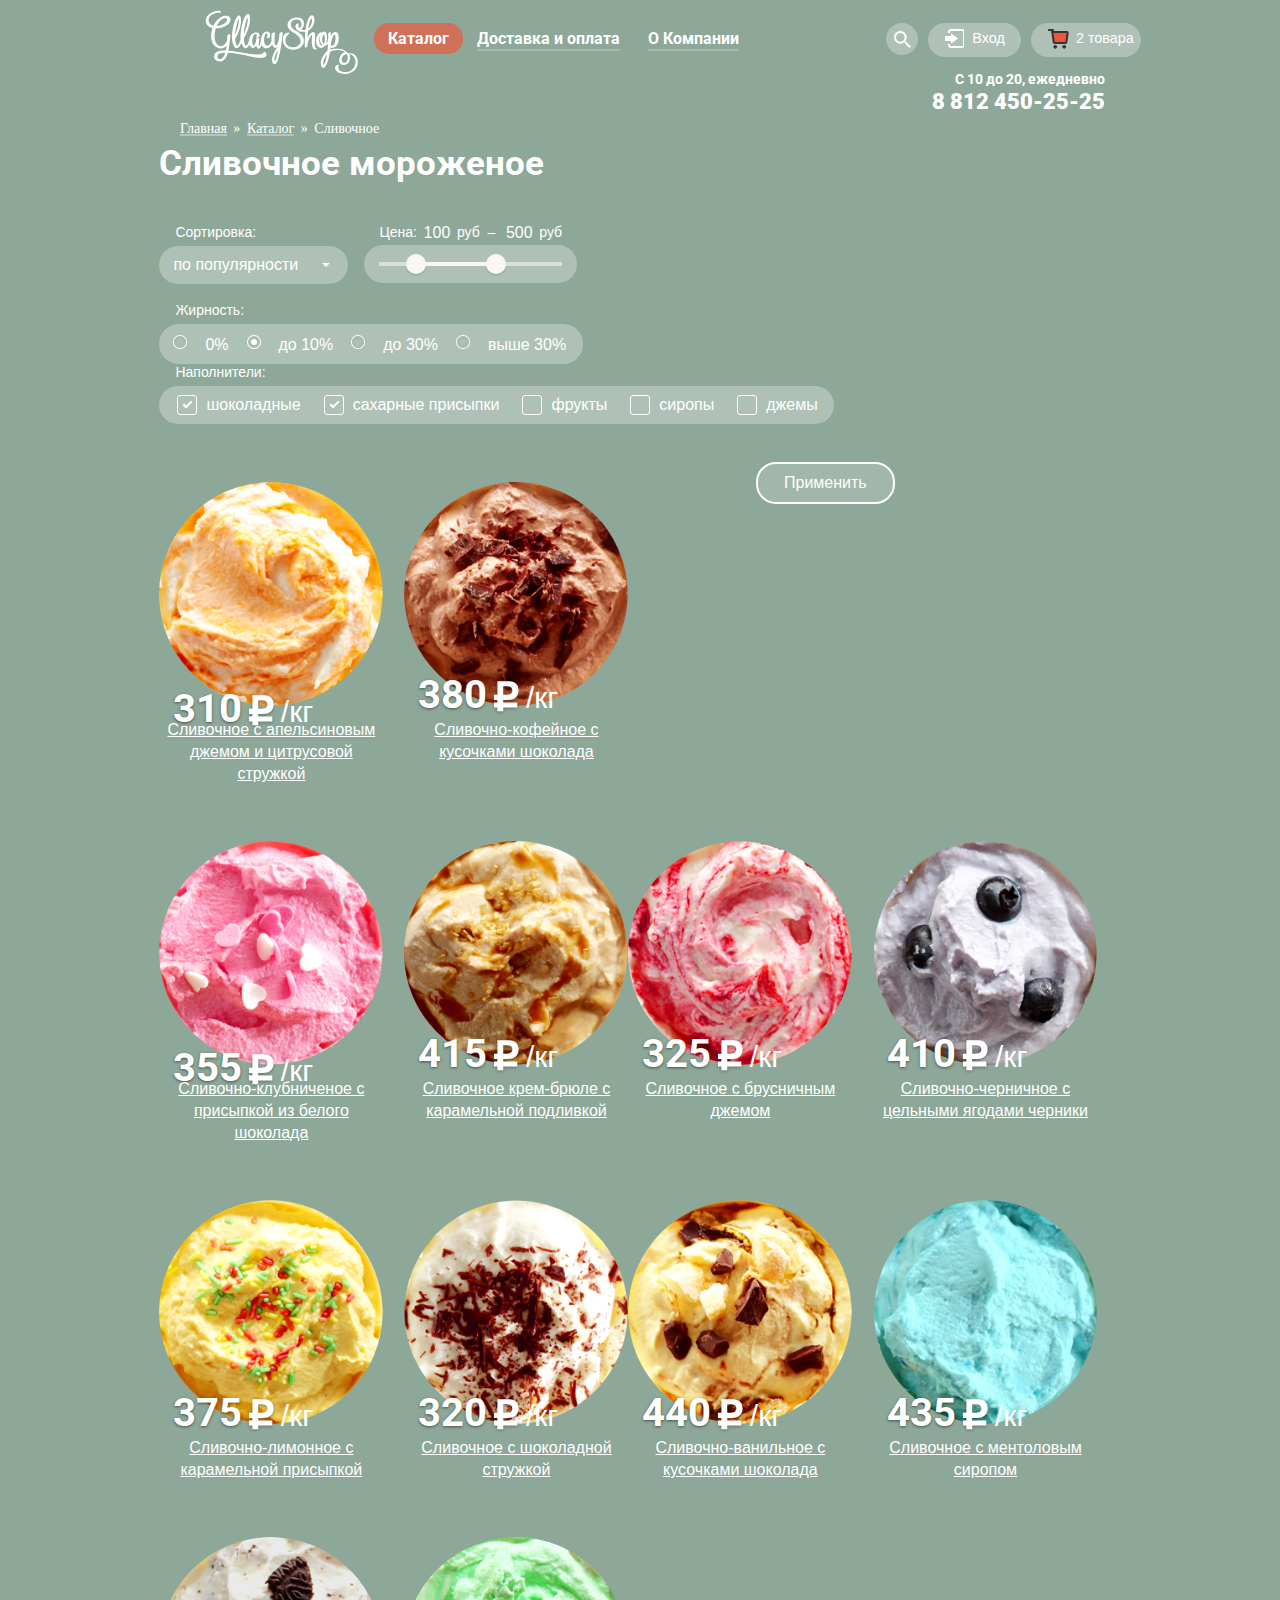
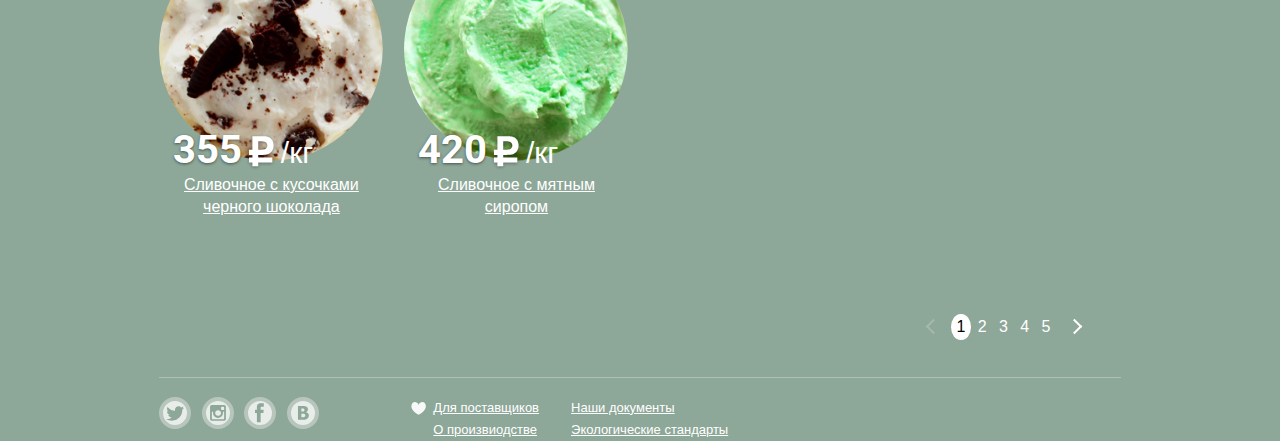
==== commit 86b95f32: "Сделал адаптивность для мобильных устройств" ====
--- a/catalog.html
+++ b/catalog.html
@@ -2,297 +2,306 @@
 <html lang="ru">
   <head>
     <meta charset="utf-8">
+    <meta name="viewport" content="width=device-width, initial-scale=1.0">
     <title>Гллейси: Каталог</title>
-    <link href="https://fonts.googleapis.com/css?family=Roboto:700,900,500&subset=latin,cyrillic" rel="stylesheet" type="text/css">
+    <link href='https://fonts.googleapis.com/css?family=Roboto:400,500,700,900,300&subset=latin,cyrillic' rel='stylesheet' type='text/css'>
     <link rel="stylesheet" href="css/normalize.css">
     <link rel="stylesheet" href="css/style.css">
+
+    <!-- HTML5 Shim and Respond.js IE8 support of HTML5 elements and media queries -->
+  <!--[if lt IE 9]>
+    <script src="https://oss.maxcdn.com/html5shiv/3.7.2/html5shiv.min.js"></script>
+    <script src="https://oss.maxcdn.com/respond/1.4.2/respond.min.js"></script>
+  <![endif]-->
+
   </head>
-  <body>
-
-    <div class="background">
-      <header class="main-header clearfix">
-          <nav class="main-navigation clearfix">
-            <a href="index.html"><img class="logo" src="img/logo.svg" width="153" height="63" alt="логотип"></a>
-            <ul class="main-menu">
-              <li class="catalog">
-                <a class=" catalog-link active btn-link  underline" href="#">Каталог</a>
-                <ul class="sub-menu">
-                  <li><a class="news" href="#">Новинки</a></li>
-                  <li><a class="sub-menu-item active" href="#">Сливочное</a></li>
-                  <li><a class="sub-menu-item" href="#">Щербеты</a></li>
-                  <li><a class="sub-menu-item" href="#">Фруктовый лед</a></li>
-                  <li><a class="sub-menu-item" class="melorin" href="#">Мелорин</a></li>
-                </ul>
-              </li>
-              <li><a class="btn-link  underline" href="#">Доставка и оплата</a></li>
-              <li><a class="btn-link  underline" href="#">О Компании</a></li>
-            </ul>
-          </nav>
-          <div class="user-block">
-            <ul>
-              <li class="search">
-                <a class="search-link" href="#">поиск</a>
-                <form class="search-form" action="url" method="get">
-                  <input type="search" name="site-search" placeholder="Что ищем?">
-                </form>
-              </li>
-              <li class="enter">
-                <a href="#">Вход</a>
-                <form class="enter-form" action="url" method="get">
-                  <input type="email" name="email" placeholder="Электронная почта" required>
-                  <input type="password" name="password" placeholder="Пароль" required>
-                  <input type="submit" value="Войти">
-                  <div class="wrapper-link">
-                    <a href="#">Забыли пароль?</a>
-                    <a href="#">Новая регистрация</a>
-                  </div>
-                </form>
-              </li>
-              <li class="basket">
-                <a class="full" href="#">2 товара</a>
-                <form class="basket-form" action="url" method="get">
-                  <div class="product">
-                    <a class="delete" href="#">удалить</a>
-                    <img src="img/round-ice.png" width="33" height="33" alt="мороженное">
-                    <span><a href="#" class="product-item">Пломбир с апельсиновым джемом</a></span>
-                    <span>1,5кг <i>x 200 руб.</i></span>
-                    <span>300 руб</span>
-                  </div>
-                  <div class="product">
-                    <a class="delete" href="#">удалить</a>
-                    <img src="img/round-ice3.png" width="33" height="33" alt="мороженное">
-                    <span><a href="#" class="product-item">Клубничный пломбир с присыпкой из белого шоколада</a></span>
-                    <span>1,5кг <i>x 300 руб.</i></span>
-                    <span>450 руб</span>
-                  </div>
-                  <div class="total-price">
-                    Итого: 750 руб.
-                  </div>
-                    <input class="btn-wrapper" type="submit" value="Оформить заказ">
-                </form>
-              </li>
-            </ul>
-            <div class="contacts">
-              <p>С 10 до 20, ежедневно</p>
-              <p>8 812 450-25-25</p>
-            </div>
-          </div>
-          <nav class="breadcrumbs">
-            <ul class="breadcrumbs-list">
-              <li><a href="index.html">Главная</a></li>
-              <li><a href="#">Каталог</a></li>
-              <li>Сливочное</li>
-            </ul>
-          </nav>
-      </header>
-
-      <main>
-        <h1 class="catalog-heading">Сливочное мороженое</h1>
-
-          <form class="choice-form" action="url" method="get">
-            <div class="choice-wrapper">
-              <p>Сортировка:</p>
-              <select name="sort">
-                <option value="popular">по популярности</option>
-                <option value="cheap">сначала недорогие</option>
-                <option value="expensive">сначала дорогие</option>
-                <option value="fat">по жирности</option>
-              </select>
-            </div>
-            <div class="choice-wrapper filter-range">
-              <div class="price-controls">
-                <span>Цена:</span>
-                <label class="min-price"> <input type="text" name="min-price" value="100"></label>
-                <span class="txt-rub">руб&nbsp;	</span>
-                <span> – </span>
-                <label class="max-price"><input type="text" name="max-price" value="500"></label>
-                <span class="txt-rub">руб</span>
+
+
+    <body>
+
+         <header class="main-header clearfix background">
+            <nav class="main-navigation clearfix">
+              <a href="index.html"><img class="logo clearfix" src="img/logo.svg" width="153" height="63" alt="логотип"></a>
+              <ul class="main-menu">
+                <li class="catalog">
+                  <a class=" catalog-link active btn-link  underline" href="#">Каталог</a>
+                  <ul class="sub-menu">
+                    <li><a class="news" href="#">Новинки</a></li>
+                    <li><a class="sub-menu-item active" href="#">Сливочное</a></li>
+                    <li><a class="sub-menu-item" href="#">Щербеты</a></li>
+                    <li><a class="sub-menu-item" href="#">Фруктовый лед</a></li>
+                    <li><a class="sub-menu-item" class="melorin" href="#">Мелорин</a></li>
+                  </ul>
+                </li>
+                <li><a class="btn-link  underline" href="#">Доставка и оплата</a></li>
+                <li><a class="btn-link  underline" href="#">О Компании</a></li>
+              </ul>
+            </nav>
+            <div class="user-block">
+              <ul>
+                <li class="search">
+                  <a class="search-link" href="#">поиск</a>
+                  <form class="search-form" action="url" method="get">
+                    <input type="search" name="site-search" placeholder="Что ищем?">
+                  </form>
+                </li>
+                <li class="enter">
+                  <a href="#">Вход</a>
+                  <form class="enter-form" action="url" method="get">
+                    <input type="email" name="email" placeholder="Электронная почта" required>
+                    <input type="password" name="password" placeholder="Пароль" required>
+                    <input type="submit" value="Войти">
+                    <div class="wrapper-link">
+                      <a href="#">Забыли пароль?</a>
+                      <a href="#">Новая регистрация</a>
+                    </div>
+                  </form>
+                </li>
+                <li class="basket">
+                  <a class="full" href="#">2 товара</a>
+                  <form class="basket-form" action="url" method="get">
+                    <div class="product">
+                      <a class="delete" href="#">удалить</a>
+                      <img src="img/round-ice.png" width="33" height="33" alt="мороженное">
+                      <span><a href="#" class="product-item">Пломбир с апельсиновым джемом</a></span>
+                      <span>1,5кг <i>x 200 руб.</i></span>
+                      <span>300 руб</span>
+                    </div>
+                    <div class="product">
+                      <a class="delete" href="#">удалить</a>
+                      <img src="img/round-ice3.png" width="33" height="33" alt="мороженное">
+                      <span><a href="#" class="product-item">Клубничный пломбир с присыпкой из белого шоколада</a></span>
+                      <span>1,5кг <i>x 300 руб.</i></span>
+                      <span>450 руб</span>
+                    </div>
+                    <div class="total-price">
+                      Итого: 750 руб.
+                    </div>
+                      <input class="btn-wrapper" type="submit" value="Оформить заказ">
+                  </form>
+                </li>
+              </ul>
+              <div class="contacts">
+                <p>С 10 до 20, ежедневно</p>
+                <p>8 812 450-25-25</p>
               </div>
-              <div class="range-controls">
-                <div class="filter-price__scale">
-                    <div class="filter-price__range" style="margin-left: 20%; width: 41%">
-                      <div class="filter-price__toggle filter-price__toggle-min"></div>
-                      <div class="filter-price__toggle filter-price__toggle-max"></div>
+            </div>
+            <nav class="breadcrumbs clearfix">
+              <ul class="breadcrumbs-list">
+                <li><a href="index.html">Главная</a></li>
+                <li><a href="#">Каталог</a></li>
+                <li>Сливочное</li>
+              </ul>
+            </nav>
+        </header>
+
+        <main class="background">
+          <h1 class="catalog-heading">Сливочное мороженое</h1>
+
+            <form class="choice-form" action="url" method="get">
+              <div class="choice-wrapper">
+                <p>Сортировка:</p>
+                <select name="sort">
+                  <option value="popular">по популярности</option>
+                  <option value="cheap">сначала недорогие</option>
+                  <option value="expensive">сначала дорогие</option>
+                  <option value="fat">по жирности</option>
+                </select>
+              </div>
+              <div class="choice-wrapper filter-range">
+                <div class="price-controls">
+                  <span>Цена:</span>
+                  <label class="min-price"> <input type="text" name="min-price" value="100"></label>
+                  <span class="txt-rub">руб&nbsp;	</span>
+                  <span> – </span>
+                  <label class="max-price"><input type="text" name="max-price" value="500"></label>
+                  <span class="txt-rub">руб</span>
+                </div>
+                <div class="range-controls">
+                  <div class="filter-price__scale">
+                      <div class="filter-price__range" style="margin-left: 20%; width: 41%">
+                        <div class="filter-price__toggle filter-price__toggle-min"></div>
+                        <div class="filter-price__toggle filter-price__toggle-max"></div>
+                      </div>
                     </div>
                   </div>
                 </div>
+              <div class="choice-wrapper radiobtn">
+                <p>Жирность:</p>
+                <div class="radio-wrapper">
+                  <input type="radio" name="fat" value="zero" id="zero">
+                  <label for="zero">0%</label>
+                  <input type="radio" name="fat" value="ten" id="ten" checked>
+                  <label for="ten">до 10%</label>
+                  <input type="radio" name="fat" value="thirty" id="thirty">
+                  <label for="thirty">до 30%</label>
+                  <input type="radio" name="fat" value="more-thirty" id="more-thirty">
+                  <label for="more-thirty">выше 30%</label>
+                </div>
               </div>
-            <div class="choice-wrapper radiobtn">
-              <p>Жирность:</p>
-              <div class="radio-wrapper">
-                <input type="radio" name="fat" value="zero" id="zero">
-                <label for="zero">0%</label>
-                <input type="radio" name="fat" value="ten" id="ten" checked>
-                <label for="ten">до 10%</label>
-                <input type="radio" name="fat" value="thirty" id="thirty">
-                <label for="thirty">до 30%</label>
-                <input type="radio" name="fat" value="more-thirty" id="more-thirty">
-                <label for="more-thirty">выше 30%</label>
+              <div class="choice-wrapper">
+                <p>Наполнители:</p>
+                <div class="filters">
+                  <input type="checkbox" name="chocolate" id="chocolate" checked>
+                  <label for="chocolate">шоколадные</label>
+                  <input type="checkbox" name="sugar" id="sugar" checked>
+                  <label for="sugar">сахарные присыпки</label>
+                  <input type="checkbox" name="fruits" id=fruits>
+                  <label for="fruits">фрукты</label>
+                  <input type="checkbox" name="syrup" id="syrup">
+                  <label for="syrup">сиропы</label>
+                  <input type="checkbox" name="jam" id="jam">
+                  <label for="jam">джемы</label>
+                </div>
               </div>
-            </div>
-            <div class="choice-wrapper">
-              <p>Наполнители:</p>
-              <div class="filters">
-                <input type="checkbox" name="chocolate" id="chocolate" checked>
-                <label for="chocolate">шоколадные</label>
-                <input type="checkbox" name="sugar" id="sugar" checked>
-                <label for="sugar">сахарные присыпки</label>
-                <input type="checkbox" name="fruits" id=fruits>
-                <label for="fruits">фрукты</label>
-                <input type="checkbox" name="syrup" id="syrup">
-                <label for="syrup">сиропы</label>
-                <input type="checkbox" name="jam" id="jam">
-                <label for="jam">джемы</label>
-              </div>
-            </div>
-            <input class="form-btn" type="submit" value="Применить">
-          </form>
-
-        <div class="goods">
-          <div class="ice">
-            <img class="icecream" src="img/round-ice.png" width="267" height="267" alt="мороженное">
-            <p class="price">
-              <span class="cost">310<img src="img/icon/icon-ruble.svg" width="31" height="36" alt="ruble"></span>/кг
-            </p>
-            <a class="ice-name" href="#">Сливочное с апельсиновым джемом и цитрусовой стружкой</a>
-            <a class="quick-view" href="#">Быстрый просмотр</a>
-            <div class="view-wrapper"></div>
+              <input class="form-btn" type="submit" value="Применить">
+            </form>
+
+          <div class="goods">
+            <div class="ice">
+              <img class="icecream" src="img/round-ice.png" width="267" height="267" alt="мороженное">
+              <p class="price">
+                <span class="cost">310<img src="img/icon/icon-ruble.svg" width="31" height="36" alt="ruble"></span>/кг
+              </p>
+              <a class="ice-name" href="#">Сливочное с апельсиновым джемом и цитрусовой стружкой</a>
+              <a class="quick-view" href="#">Быстрый просмотр</a>
+              <div class="view-wrapper"></div>
+            </div>
+            <div class="ice"><img class="icecream" src="img/round-ice2.png" width="267" height="267" alt="мороженное">
+              <p class="price">
+                <span class="cost">380<img src="img/icon/icon-ruble.svg" width="31" height="36" alt="ruble"></span>/кг
+              </p>
+              <a class="ice-name" href="#">Сливочно-кофейное с кусочками шоколада</a>
+              <a class="quick-view" href="#">Быстрый просмотр</a>
+              <div class="view-wrapper"></div>
+            </div>
+            <div class="ice">
+              <img class="icecream" src="img/round-ice3.png" width="267" height="267" alt="мороженное">
+              <p class="price">
+                <span class="cost">355<img src="img/icon/icon-ruble.svg" width="31" height="36" alt="ruble"></span>/кг
+              </p>
+              <a class="ice-name" href="#">Сливочно-клубниченое с присыпкой из белого шоколада</a>
+              <a class="quick-view" href="#">Быстрый просмотр</a>
+              <div class="view-wrapper"></div>
+            </div>
+            <div class="ice">
+              <img class="icecream" src="img/round-ice4.png" width="267" height="267" alt="мороженное">
+              <p class="price">
+                <span class="cost">415<img src="img/icon/icon-ruble.svg" width="31" height="36" alt="ruble"></span>/кг
+              </p>
+              <a class="ice-name" href="#">Сливочное крем-брюле с карамельной подливкой</a>
+              <a class="quick-view" href="#">Быстрый просмотр</a>
+              <div class="view-wrapper"></div>
+            </div>
+            <div class="ice">
+              <img class="icecream" src="img/round-ice5.png" width="267" height="267" alt="мороженное">
+              <p class="price">
+                <span class="cost">325<img src="img/icon/icon-ruble.svg" width="31" height="36" alt="ruble"></span>/кг
+              </p>
+              <a class="ice-name" href="#">Сливочное с брусничным джемом</a>
+              <a class="quick-view" href="#">Быстрый просмотр</a>
+              <div class="view-wrapper"></div>
+            </div>
+            <div class="ice">
+              <img class="icecream" src="img/round-ice6.png" width="267" height="267" alt="мороженное">
+              <p class="price">
+                <span class="cost">410<img src="img/icon/icon-ruble.svg" width="31" height="36" alt="ruble"></span>/кг
+              </p>
+              <a class="ice-name" href="#">Сливочно-черничное с цельными ягодами черники</a>
+              <a class="quick-view" href="#">Быстрый просмотр</a>
+              <div class="view-wrapper"></div>
+            </div>
+            <div class="ice">
+              <img class="icecream" src="img/round-ice7.png" width="267" height="267" alt="мороженное">
+              <p class="price">
+                <span class="cost">375<img src="img/icon/icon-ruble.svg" width="31" height="36" alt="ruble"></span>/кг
+              </p>
+              <a class="ice-name" href="#">Сливочно-лимонное с карамельной присыпкой</a>
+              <a class="quick-view" href="#">Быстрый просмотр</a>
+              <div class="view-wrapper"></div>
+            </div>
+            <div class="ice">
+              <img class="icecream" src="img/round-ice8.png" width="267" height="267" alt="мороженное">
+              <p class="price">
+                <span class="cost">320<img src="img/icon/icon-ruble.svg" width="31" height="36" alt="ruble"></span>/кг
+                </p>
+              <a class="ice-name" href="#">Сливочное с шоколадной стружкой</a>
+              <a class="quick-view" href="#">Быстрый просмотр</a>
+              <div class="view-wrapper"></div>
+            </div>
+            <div class="ice">
+              <img class="icecream" src="img/round-ice9.png" width="267" height="267" alt="мороженное">
+              <p class="price">
+                <span class="cost">440<img src="img/icon/icon-ruble.svg" width="31" height="36" alt="ruble"></span>/кг
+              </p>
+              <a class="ice-name" href="#">Сливочно-ванильное с кусочками шоколада</a>
+              <a class="quick-view" href="#">Быстрый просмотр</a>
+              <div class="view-wrapper"></div>
+            </div>
+            <div class="ice">
+              <img class="icecream" src="img/round-ice10.png" width="267" height="267" alt="мороженное">
+              <p class="price">
+                <span class="cost">435<img src="img/icon/icon-ruble.svg" width="31" height="36" alt="ruble"></span>/кг
+              </p>
+              <a class="ice-name" href="#">Сливочное с ментоловым сиропом</a>
+              <a class="quick-view" href="#">Быстрый просмотр</a>
+              <div class="view-wrapper"></div>
+            </div>
+            <div class="ice">
+              <img class="icecream" src="img/round-ice11.png" width="267" height="267" alt="мороженное">
+              <p class="price">
+                <span class="cost">355<img src="img/icon/icon-ruble.svg" width="31" height="36" alt="ruble"></span>/кг
+              </p>
+              <a class="ice-name" href="#">Сливочное с кусочками черного шоколада</a>
+              <a class="quick-view" href="#">Быстрый просмотр</a>
+              <div class="view-wrapper"></div>
+            </div>
+            <div class="ice">
+              <img class="icecream" src="img/round-ice12.png" width="267" height="267" alt="мороженное">
+              <p class="price">
+                <span class="cost">420<img src="img/icon/icon-ruble.svg" width="31" height="36" alt="ruble"></span>/кг
+              </p>
+              <a class="ice-name" href="#">Сливочное с мятным сиропом</a>
+              <a class="quick-view" href="#">Быстрый просмотр</a>
+              <div class="view-wrapper"></div>
+            </div>
           </div>
-          <div class="ice"><img class="icecream" src="img/round-ice2.png" width="267" height="267" alt="мороженное">
-            <p class="price">
-              <span class="cost">380<img src="img/icon/icon-ruble.svg" width="31" height="36" alt="ruble"></span>/кг
-            </p>
-            <a class="ice-name" href="#">Сливочно-кофейное с кусочками шоколада</a>
-            <a class="quick-view" href="#">Быстрый просмотр</a>
-            <div class="view-wrapper"></div>
+            <div class="paginator  clearfix">
+              <a class="prev" href="#">Назад</a>
+              <a class="page-btn active">1</a>
+              <a class="page-btn" href="#">2</a>
+              <a class="page-btn" href="#">3</a>
+              <a class="page-btn" href="#">4</a>
+              <a class="page-btn" href="#">5</a>
+              <a class="next" href="#">Вперед</a>
+            </div>
+        </main>
+
+        <footer class="pre clearfix background">
+          <div class="social-links">
+            <a class="social-btn social-btn-tw" href="#">Твиттер</a>
+            <a class="social-btn social-btn-inst" href="#">Инстаграм</a>
+            <a class="social-btn social-btn-fb" href="#">Facebook</a>
+            <a class="social-btn social-btn-vk" href="#">ВКонтакте</a>
           </div>
-          <div class="ice">
-            <img class="icecream" src="img/round-ice3.png" width="267" height="267" alt="мороженное">
-            <p class="price">
-              <span class="cost">355<img src="img/icon/icon-ruble.svg" width="31" height="36" alt="ruble"></span>/кг
-            </p>
-            <a class="ice-name" href="#">Сливочно-клубниченое с присыпкой из белого шоколада</a>
-            <a class="quick-view" href="#">Быстрый просмотр</a>
-            <div class="view-wrapper"></div>
-          </div>
-          <div class="ice">
-            <img class="icecream" src="img/round-ice4.png" width="267" height="267" alt="мороженное">
-            <p class="price">
-              <span class="cost">415<img src="img/icon/icon-ruble.svg" width="31" height="36" alt="ruble"></span>/кг
-            </p>
-            <a class="ice-name" href="#">Сливочное крем-брюле с карамельной подливкой</a>
-            <a class="quick-view" href="#">Быстрый просмотр</a>
-            <div class="view-wrapper"></div>
-          </div>
-          <div class="ice">
-            <img class="icecream" src="img/round-ice5.png" width="267" height="267" alt="мороженное">
-            <p class="price">
-              <span class="cost">325<img src="img/icon/icon-ruble.svg" width="31" height="36" alt="ruble"></span>/кг
-            </p>
-            <a class="ice-name" href="#">Сливочное с брусничным джемом</a>
-            <a class="quick-view" href="#">Быстрый просмотр</a>
-            <div class="view-wrapper"></div>
-          </div>
-          <div class="ice">
-            <img class="icecream" src="img/round-ice6.png" width="267" height="267" alt="мороженное">
-            <p class="price">
-              <span class="cost">410<img src="img/icon/icon-ruble.svg" width="31" height="36" alt="ruble"></span>/кг
-            </p>
-            <a class="ice-name" href="#">Сливочно-черничное с цельными ягодами черники</a>
-            <a class="quick-view" href="#">Быстрый просмотр</a>
-            <div class="view-wrapper"></div>
-          </div>
-          <div class="ice">
-            <img class="icecream" src="img/round-ice7.png" width="267" height="267" alt="мороженное">
-            <p class="price">
-              <span class="cost">375<img src="img/icon/icon-ruble.svg" width="31" height="36" alt="ruble"></span>/кг
-            </p>
-            <a class="ice-name" href="#">Сливочно-лимонное с карамельной присыпкой</a>
-            <a class="quick-view" href="#">Быстрый просмотр</a>
-            <div class="view-wrapper"></div>
-          </div>
-          <div class="ice">
-            <img class="icecream" src="img/round-ice8.png" width="267" height="267" alt="мороженное">
-            <p class="price">
-              <span class="cost">320<img src="img/icon/icon-ruble.svg" width="31" height="36" alt="ruble"></span>/кг
-              </p>
-            <a class="ice-name" href="#">Сливочное с шоколадной стружкой</a>
-            <a class="quick-view" href="#">Быстрый просмотр</a>
-            <div class="view-wrapper"></div>
-          </div>
-          <div class="ice">
-            <img class="icecream" src="img/round-ice9.png" width="267" height="267" alt="мороженное">
-            <p class="price">
-              <span class="cost">440<img src="img/icon/icon-ruble.svg" width="31" height="36" alt="ruble"></span>/кг
-            </p>
-            <a class="ice-name" href="#">Сливочно-ванильное с кусочками шоколада</a>
-            <a class="quick-view" href="#">Быстрый просмотр</a>
-            <div class="view-wrapper"></div>
-          </div>
-          <div class="ice">
-            <img class="icecream" src="img/round-ice10.png" width="267" height="267" alt="мороженное">
-            <p class="price">
-              <span class="cost">435<img src="img/icon/icon-ruble.svg" width="31" height="36" alt="ruble"></span>/кг
-            </p>
-            <a class="ice-name" href="#">Сливочное с ментоловым сиропом</a>
-            <a class="quick-view" href="#">Быстрый просмотр</a>
-            <div class="view-wrapper"></div>
-          </div>
-          <div class="ice">
-            <img class="icecream" src="img/round-ice11.png" width="267" height="267" alt="мороженное">
-            <p class="price">
-              <span class="cost">355<img src="img/icon/icon-ruble.svg" width="31" height="36" alt="ruble"></span>/кг
-            </p>
-            <a class="ice-name" href="#">Сливочное с кусочками черного шоколада</a>
-            <a class="quick-view" href="#">Быстрый просмотр</a>
-            <div class="view-wrapper"></div>
-          </div>
-          <div class="ice">
-            <img class="icecream" src="img/round-ice12.png" width="267" height="267" alt="мороженное">
-            <p class="price">
-              <span class="cost">420<img src="img/icon/icon-ruble.svg" width="31" height="36" alt="ruble"></span>/кг
-            </p>
-            <a class="ice-name" href="#">Сливочное с мятным сиропом</a>
-            <a class="quick-view" href="#">Быстрый просмотр</a>
-            <div class="view-wrapper"></div>
-          </div>
-        </div>
-          <div class="paginator  clearfix">
-            <a class="prev" href="#">Назад</a>
-            <a class="page-btn active">1</a>
-            <a class="page-btn" href="#">2</a>
-            <a class="page-btn" href="#">3</a>
-            <a class="page-btn" href="#">4</a>
-            <a class="page-btn" href="#">5</a>
-            <a class="next" href="#">Вперед</a>
-          </div>
-      </main>
-
-      <footer class="pre clearfix">
-        <div class="social-links">
-          <a class="social-btn social-btn-tw" href="#">Твиттер</a>
-          <a class="social-btn social-btn-inst" href="#">Инстаграм</a>
-          <a class="social-btn social-btn-fb" href="#">Facebook</a>
-          <a class="social-btn social-btn-vk" href="#">ВКонтакте</a>
-        </div>
-        <ul class="footer-info-left">
-          <li class="icon-like">
-            <a href="#">Для поставщиков</a>
-          </li>
-          <li>
-             <a href="#">О произвиодстве</a>
-          </li>
-        </ul>
-
-        <ul class="footer-info-right">
-            <li>
-               <a href="#">Наши документы</a>
+          <ul class="footer-info-left">
+            <li class="icon-like">
+              <a href="#">Для поставщиков</a>
             </li>
             <li>
-              <a href="#">Экологические стандарты</a>
+               <a href="#">О произвиодстве</a>
             </li>
-        </ul>
-      </footer>
-    </div>
-  </body>
-</html>
+          </ul>
+
+          <ul class="footer-info-right">
+              <li>
+                 <a href="#">Наши документы</a>
+              </li>
+              <li>
+                <a href="#">Экологические стандарты</a>
+              </li>
+          </ul>
+        </footer>
+
+    </body>
+  </html>
--- a/css/style.css
+++ b/css/style.css
@@ -1,6 +1,39 @@
+@font-face {
+  font-family: "Roboto";
+  src: url(".eot?") format("eot"),
+  url(".woff") format("woff"),
+  url(".ttf") format("truetype");
+}
+
+
+img {
+    max-width: 100%;
+    height: auto;
+}
+
+* {
+  margin: 0px;
+  padding: 0px;
+}
+
+*,
+*::before,
+*::after {
+  margin: 0px;
+  padding: 0px;
+  -webkit-box-sizing: inherit;
+          box-sizing: inherit;
+}
+
+html {
+  background-color: #8da798;
+  -webkit-box-sizing: border-box;
+          box-sizing: border-box;
+}
+
+
 body {
-  min-width: 1200px;
-  font: 16px Roboto, Verdana, sans-serif;
+  font: 100% Roboto, Verdana, sans-serif;
   line-height: 1.4em;
   color: #000;
   background-color: #8da798;
@@ -10,7 +43,7 @@
 
 .background {
   position: relative;
-  width: 1146px;
+  width: 79%;
   margin: 0 auto;
   padding: 0 25px;
 }
@@ -24,18 +57,18 @@
 h1 {
   margin: 0;
   font-weight: bold;
-  font-size: 35px;
-  line-height: 41px;
+  font-size: 1.938em;
+  line-height: 1.323em;
 }
 
 h2 {
-  font-size: 24px;
-  line-height: 30px;
-}
-
-
-
-/* Slider */
+  font-size: 1.500em;
+  line-height: 1.250em;
+}
+
+
+
+
 
 body > input[type="radio"] {
   display: none;
@@ -43,7 +76,7 @@
 
 .container {
   background-repeat: no-repeat;
-  background-position: 216px 0px;
+  background-position: top center;
   transition: background-image 0.5s ease, background-color 0.5s ease;
 
 }
@@ -61,24 +94,24 @@
 }
 
 .slide-title {
-  width: 700px;
+  width: 61.082024433%;
   margin: 0 auto;
   margin-bottom: 30px;
   font-weight: 900;
-  font-size: 60px;
-  line-height: 60px;
+  font-size: 3.750em;
+  line-height: 1em;
 
 }
 
 .slide-btn {
   display: inline-block;
-  max-width: 400px;
+  max-width: 34.904013962%;
   padding: 2px 40px;
   margin: 0 auto;
   border-radius: 128px;
   box-sizing: border-box;
-  font-size: 31px;
-  line-height: 63px;
+  font-size: 1.938em;
+  line-height: 2em;
   font-weight: 700;
   color: #ffffff;
   text-decoration: none;
@@ -89,6 +122,7 @@
   background: -webkit-linear-gradient(top, #f26843, #e74a35 100%);
   background: linear-gradient(to bottom, #f26843, #e74a35 100%);
   box-shadow: 0 2px 2px rgba(172, 16, 0, 0.64);
+  outline: none;
 }
 
 .slide-btn:hover {
@@ -96,6 +130,7 @@
   background: -webkit-linear-gradient(top, #f58669 0%, #ec6f5e 100%);
   background:         linear-gradient(to bottom, #f58669 0%, #ec6f5e 100%);
   box-shadow: 0 2px 2px rgba(172, 16, 0, 1);
+  outline: none;
 }
 
 .slide-btn:active {
@@ -103,6 +138,7 @@
   background: -webkit-linear-gradient(top, #d84732 0%, #e1613e 100%);
   background:         linear-gradient(to bottom, #d84732 0%, #e1613e 100%);
   box-shadow: inset 0 2px 2px rgba(172, 16, 0, 1);
+  outline: none;
 }
 
 .slider-buttons {
@@ -148,7 +184,7 @@
 }
 
 #btn-1:checked ~ .container {
-  background-color: #849d8f;
+background-color: #8da798;
   background-image: url("../img/slider-ice-1.png");
 }
 
@@ -178,26 +214,94 @@
   background-image: url("../img/slider-ice-2.png");
 }
 
-
-/* Header */
+@media (max-width: 978px) {
+  .slider-buttons {
+    width: auto;
+  }
+
+  .slide-btn {
+    line-height: 1.2em;
+  }
+
+  .slide-title {
+    font-size: 3.4em;
+    margin-bottom: 10px;
+  }
+}
+
+@media (max-width: 780px) {
+  .slide-btn {
+    font-size: 1.3em;
+    line-height: 1em;
+    padding: 15px;
+    width: 90%;
+    margin: 0px;
+  }
+  .slider-buttons {
+    display: block;
+    width: 40%;
+    padding: 0;
+    margin: 0;
+  }
+
+  .slider-buttons label {
+    margin: 1px;
+  }
+
+  .slide-title {
+    font-size: 2.3em;
+    margin-bottom: 10px;
+  }
+
+  .container {
+    background-size: 100%;
+    background-position: 10% 10%;
+    margin: 0;
+
+  }
+}
+
+@media (max-width: 480px) {
+  .slide-btn {
+    font-size: 1em;
+    padding: 5px 10px;
+  }
+
+  .slide-title {
+    font-size: 1.5em;
+
+  }
+
+  .container {
+    background-size: 150%;
+    background-position: 55% 5%;
+    margin: 0;
+
+  }
+}
+
+
+ /*header*/
 
 .main-header {
-  width: 1146px;
+  width: 100%;
   font-size: 0px;
 }
 
 .logo {
   width: 153px;
   margin-top: 10px;
-  margin-left: -7px;
+  margin-left: 0px;
   float:left;
   margin-bottom: 20px;
 }
 
+
 .main-navigation {
   float: left;
-  width: 750px;
+  width: 550px;
   font-size: 0;
+  margin-left: 180px;
 }
 
 .main-menu {
@@ -209,17 +313,14 @@
   list-style: none;
 }
 
-/*.underline {
-  border-bottom: 1px solid rgba(230, 230, 235, 0.3);
-}*/
 
 .main-menu > li {
   position: relative;
   display: inline-block;
   padding-bottom: 7px;
   vertical-align: top;
-  font-size: 16px;
-  line-height: 18px;
+  font-size: 1rem;
+  line-height: 1.2rem;
   font-weight: bold;
 }
 
@@ -279,12 +380,9 @@
   left: -6px;
   z-index: 3;
   display: none;
-  width: 143px;
+  width: 160%;
   margin-top: 7px;
   padding: 4px 0px 10px 0px;
-  font-size: 14px;
-  line-height: auto;
-  font-weight: 400;
   list-style: none;
   background-color: #f8f7f4;
   border-radius: 6px;
@@ -293,11 +391,13 @@
 
 .sub-menu-item {
   display: block;
-  font-family: "Roboto Regular";
-  padding-top:10px;
-  padding-bottom:6px;
+  padding-top:6px;
+  padding-bottom:2px;
   padding-left: 20px;
-  color: #343434;
+  color: #000;
+  font-size: 14px;
+  font-weight: 400;
+  line-height: 28px;
   position: relative;
   margin-bottom: 0px;
   border-top-left-radius: 6px;
@@ -308,7 +408,6 @@
 
 .sub-menu .news {
   display: block;
-  font-family: "Roboto Bold";
   padding-top:10px;
   padding-bottom:6px;
   margin-bottom: 5px;
@@ -320,10 +419,6 @@
   font-weight: 700;
   border-top-left-radius: 6px;
   border-top-right-radius: 6px;
-}
-
-.sub-menu a {
-  width: inherit;
 }
 
 .sub-menu .news:after {
@@ -362,7 +457,7 @@
 
 .user-block {
   float: right;
-  min-width: 350px;
+  min-width: 30.541012216%;
   margin-top: 23px;
 }
 
@@ -378,10 +473,10 @@
   margin-right: 10px;
   padding-bottom: 2px;
   display: inline-block;
-  font-size: 14px;
-  line-height: 16px;
+  font-size: 0.9rem;
+  line-height: 1.1rem;
   vertical-align: top;
-  right: -80px;
+  right: 0px;
 }
 
 .user-block li:last-child {
@@ -585,6 +680,7 @@
   border-radius: 20px;
   box-shadow: 0 1px 2px 1px #c9685d;
   cursor: pointer;
+  outline: none;
 }
 
 .enter .wrapper-link {
@@ -612,7 +708,7 @@
 .basket > a {
   position: relative;
   display: block;
-  width: 73px;
+  width: 110px;
   padding: 7px 0px 9px 45px;
   color: #ffffff;
   background-color: rgba(255, 255, 255, 0.3);
@@ -784,15 +880,15 @@
   background-image: linear-gradient(to bottom, #f26843 0%, #e74b36 100%);
   box-shadow: 0 1px 2px 1px #c9685d;
   cursor: pointer;
+  outline: none;
 }
 
 .contacts {
   float: left;
-  width: 350px;
+  width: 60%;
   margin-top: 12px;
   color: #fff;
   text-align: right;
-
 }
 
 .contacts p:first-child {
@@ -810,8 +906,63 @@
   font-weight: 900;
 }
 
-
-/*index.html*/
+@media (max-width: 1140px) {
+
+  }
+}
+
+@media (max-width: 768px) {
+
+}
+
+@media (max-width: 480px) {
+
+
+   .logo {
+     display: block;
+     width: 120px;
+     margin-left: 10%;
+   }
+
+   .main-menu .btn-link {
+     color: #8A2BE2;
+     margin: 0;
+   }
+
+   .main-navigation {
+     width: 150px;
+   }
+
+   .user-block {
+     margin-right: 30px;
+   }
+
+   .search-form {
+     left: 5px;
+     width: 200px;
+   }
+
+   .search-form input[type="search"] {
+     width: 170px;
+   }
+
+   .enter-form {
+     left: -60px;
+   }
+
+   .basket-form {
+     left: -50px;
+     width: 280%;
+   }
+
+   .contacts {
+     width: 90%;
+   }
+}
+
+
+
+
 
 .free {
   margin-bottom: 40px;
@@ -820,7 +971,8 @@
 .left-sale {
   box-sizing: border-box;
   float: left;
-  width: 560px;
+  width: 48.865619546%;
+  height: auto;
   padding-top: 10px ;
   padding-right: 23px ;
   padding-left: 18px;
@@ -852,12 +1004,14 @@
   background-image: -moz-linear-gradient( 90deg, rgb( 231, 74, 53 ) 0%, rgb( 242, 104, 67 ) 100%);
   background-image: -webkit-linear-gradient( 90deg, rgb( 231, 74, 53 ) 0%, rgb( 242, 104, 67 ) 100%);
   box-shadow: 0px 2px 2px 0px rgb( 172, 16, 0 );
+  outline: none;
 }
 
 .right-sale {
   box-sizing: border-box;
   float: right;
-  width: 560px;
+  width: 48.865619546%;
+  height: auto;
   padding-top: 10px ;
   padding-right: 23px ;
   padding-left: 18px;
@@ -889,18 +1043,47 @@
   background-image: -moz-linear-gradient( 90deg, rgb( 231, 74, 53 ) 0%, rgb( 242, 104, 67 ) 100%);
   background-image: -webkit-linear-gradient( 90deg, rgb( 231, 74, 53 ) 0%, rgb( 242, 104, 67 ) 100%);
   box-shadow: 0px 2px 2px 0px rgb( 172, 16, 0 );
+  outline: none;
 }
 
 .left-sale a:hover,
 .right-sale a:hover {
   background-image: linear-gradient(to top, #ec6e5d 0%, #f58669 100%);
   box-shadow: 0 1px 2px #ac1000;
+  outline: none;
 }
 
 .left-sale a:active,
 .right-sale a:active {
   background-image: linear-gradient(to top, #e1613e 0%, #d74531 100%);
   box-shadow: inset 0 2px 2px #942718;
+  outline: none;
+}
+
+@media (max-width: 480px) {
+  .left-sale {
+    width: 100%;
+    height: auto;
+    margin: 0px;
+    margin-top: 10px;
+
+  }
+  .right-sale {
+    width: 100%;
+    height: auto;
+    margin: 0px;
+    margin-top: 10px;
+  }
+
+  .right-sale a {
+    width: 70%;
+    font-size: 0.7em;
+  }
+
+  .left-sale a {
+    width: 60%;
+    font-size: 0.7em;
+  }
 }
 
 .hit {
@@ -920,7 +1103,7 @@
 .ice {
   position: relative;
   display: inline-block;
-  width: 267px;
+  width: 23.298429319%;
   margin-right: 2.2%;
   margin-bottom: 40px;
   font-size: 16px;
@@ -968,8 +1151,8 @@
 
 .price {
   position: absolute;
-  top: 214px;
-  left: 15px;
+  top: 64%;
+  left: 6%;
   margin: 0px;
   color: #fff;
   font-size: 30px;
@@ -999,8 +1182,8 @@
   display: block;
   color: #fff;
   z-index: 3;
-  font-size: 16px;
-  line-height: 22px;
+  font-size: 1rem;
+  line-height: 1.375rem;
   text-align: center;
   padding: 0px 5px;
   margin-bottom: 16px;
@@ -1050,6 +1233,36 @@
   box-shadow: 0 2px 2px 0 #be401a;
 }
 
+@media (max-width:1014px) {
+
+}
+
+@media (max-width:768px) {
+
+}
+
+@media (max-width:480px) {
+  .ice {
+    width: 100%;
+    margin: 0;
+  }
+
+  .ice-sale:before {
+    width: 30%;
+    height: 30%;
+  }
+
+  .price {
+    top: 57%;
+  }
+
+  .ice .quick-view {
+    padding: 5px 15px;
+  }
+
+}
+
+
 .quick-view:hover,
 .basket-form input[type="submit"]:hover,
 .enter-form input[type="submit"]:hover,
@@ -1074,11 +1287,12 @@
 .feedback input[type="submit"]:active {
   background: linear-gradient(to bottom, #d84732 0%, #e1613e 100%);
   box-shadow: inset 0 2px 2px rgba(172, 16, 0, 1);
+  outline: none;
 }
 
 .about-us {
   box-sizing:border-box;
-  width: 1146px;
+  width: 100%;
   padding: 21px;
   margin-bottom: 40px;
   background-color: #ede2c8;
@@ -1090,7 +1304,6 @@
   margin: 0;
   margin-bottom: 22px;
   color: #323232;
-  /*margin-left: 20px;*/
   margin-right: 20px;
   font-weight: 500;
 }
@@ -1098,8 +1311,8 @@
 .column-left {
   box-sizing: border-box;
   float: left;
-  margin-right: 1.1%; /*12px*/
-  width: 48.86%; /*560px*/
+  margin-right: 1.1%;
+  width: 48.86%;
   /*padding-left: 1.74%;/*20px*/*/
 }
 
@@ -1151,10 +1364,36 @@
   margin-bottom: 40px;
 }
 
+@media (max-width: 1016px) {
+
+}
+
+@media (max-width: 768px) {
+
+}
+
+@media (max-width: 480px) {
+  .about-us h2 {
+    font-size: 1rem;
+  }
+
+  .column-left {
+    width: 100%;
+  }
+
+  .column-right {
+    width: 100%;
+  }
+
+  .column-left p, .column-right p {
+    font-size: 0.8rem;
+  }
+}
+
 .blog {
   box-sizing: border-box;
   float: left;
-  width: 560px;
+  width: 48.5%;
   min-height: 220px;
   padding: 26px 256px 0px 19px;
   background: url("../img/bg/bg-raspberry2.png");
@@ -1183,20 +1422,21 @@
 .mail-delivery {
   box-sizing: border-box;
   float: right;
-  width: 560px;
+  width: 48.9%;
+  min-height: 202px;
   padding: 6px;
   color: #5a5a5a;
   font-weight: 400px;
   border-radius: 16px;
   background: url("../img/message-pattern.png") #fff;
+
 }
 
 .message-wrapper {
   box-sizing: border-box;
-  width: 549px;
-  max-height: 218px;
-  overflow: auto;
-  padding:11px 20px;
+  width: 100%;
+  min-height: 208px;
+  padding:5px 20px 5px 20px;
   background-color: #f8f7f4;
   border-radius: 15px;
 }
@@ -1207,7 +1447,7 @@
   color: #5a5a5a;
   font-size: 16px;
   font-weight: 400;
-  line-height: 1.375em;
+  line-height: 22px;
 
 }
 
@@ -1222,7 +1462,7 @@
 .message-wrapper input[type="email"] {
   box-sizing: border-box;
   display: inline-block;
-  width: 366px;
+  width: 60%;
   margin: 0;
   margin-right: 10px;
   margin-bottom: 36px;
@@ -1236,6 +1476,12 @@
   box-shadow: 0 0 0 2px #d3d3d2;
   border: none;
   border-radius: 5px;
+
+}
+
+.message-wrapper input[type="email"]::-moz-placeholder {
+  color: grey;
+  font-size: 14px;
 }
 
 .message-wrapper input[type="email"]:hover,
@@ -1275,13 +1521,50 @@
   background-image: linear-gradient(to bottom, #f26843 0%, #e74b36 100%);
   box-shadow: 0 2px 2px rgba(172, 16, 0, 0.64);
   cursor: pointer;
+  outline: none;
+}
+
+@media (max-width: 1016px) {
+
+}
+
+@media (max-width: 768px) {
+
+}
+
+@media (max-width: 480px) {
+  .blog {
+    width: 100%;
+    border-radius: 10px;
+    margin-bottom: 20px;
+  }
+
+  .blog h3 {
+    font-size: 1rem;
+    width: 350px;
+  }
+
+  .blog a {
+    font-size: 1.5rem;
+    line-height: 2rem;
+    width: 200px;
+  }
+
+  .mail-delivery {
+    width: 100%;
+  }
+
+  .message-wrapper input[type="email"] {
+    width: 90%;
+    margin-bottom: 10px;
+  }
 }
 
 .map {
   height: 430px;
   background-color: #ebe4c8;
   background-repeat: no-repeat;
-  background-size: 100% 100%;
+  background-size: 79% 79%;
   margin-bottom: 35px;
 }
 
@@ -1290,21 +1573,20 @@
   position: absolute;
   top: -410px;
   right: 2.3%;
-  width: 303px;
+  width: 25%;
   padding: 26px 25px 12px 25px;
   font-weight: 400;
   background-color: rgba(255, 255, 255, 0.98);
   border-radius: 15px;
-  max-height: 300px;
-  overflow: auto;
+
 }
 
 .contacts-form p {
   padding: 0px 4px;
   margin: 0;
   margin-bottom: 23px;
-  font-size: 14px;
-  line-height: 1.25em;
+  font-size: 0.9rem;
+  line-height: 1.25rem;
 }
 
 .contacts-form span {
@@ -1319,10 +1601,10 @@
 }
 
 .contact-btn {
-  box-sizing: border-box;
+
   display: inline-block;
   margin-bottom: 20px;
-  padding: 10px 33px;
+  padding: 10px 32px;
   color: #fefefe;
   font-size: 17px;
   font-weight: 700;
@@ -1353,13 +1635,14 @@
 
 
 .feedback {
+  box-sizing: border-box;
   position: fixed;
   top:10%;
   left:50%;
   right: 50%;
   z-index: 5;
   display: none;
-  width: 477px;
+  width: 35%;
   margin-left: -15.5%;
   border-radius: 12px;
   background: #f8f7f4;
@@ -1386,30 +1669,29 @@
 
 .feedback a:after,
 .feedback a:before {
-  position: absolute;
-  top: -60px;
-  left: 425px;
+  position: fixed;
+  top: 15%;
+  right: 33%;
   width: 23px;
-  height: 23px;
+  height: 2px;
   background: #000;
-  background: url("../img/icon/icon-del.svg") no-repeat;
   content: "";
 }
 
-/*.feedback a:after {
+.feedback a:after {
   transform: rotate(45deg);
 }
 
 .feedback a:before {
   transform: rotate(-45deg);
-}*/
+}
 
 
 .feedback input[type="text"],
 .feedback input[type="email"] {
   box-sizing: border-box;
   display: block;
-  width: 267px;
+  width: 50%;
   margin-bottom: 20px;
   margin-left: 24px;
   padding: 10px 15px;
@@ -1423,7 +1705,7 @@
   box-sizing: border-box;
   margin-bottom: 20px;
   margin-left: 24px;
-  width: 428px;
+  width: 90%;
   min-height: 155px;
   color: #323232;
   border: 1px solid #d3d3d2;
@@ -1436,7 +1718,7 @@
   box-sizing: border-box;
   text-align: right;
   float: right;
-  width: 139px;
+  width: 28%;
   color: #fff;
   font-size: 18px;
   line-height: 24px;
@@ -1451,16 +1733,59 @@
 }
 
 
+@media (max-width: 1016px) {
+
+}
+
+@media (max-width: 768px) {
+
+}
+
+@media (max-width: 480px) {
+  .contacts-form {
+    position: relative;
+    width: 100%;
+    max-height: 350px;
+    top: 0px;
+  }
+
+  .contact-btn {
+    font-size: 1rem;
+    padding: 10px;
+  }
+
+  .feedback {
+    width: 100%;
+    left: 15%;
+  }
+
+  .feedback input[type="submit"] {
+    width: 35%;
+  }
+
+  .feedback a:after,
+  .feedback a:before {
+    position: fixed;
+    top: 15%;
+    right: 15%;
+    width: 23px;
+    height: 2px;
+    background: #000;
+    content: "";
+  }
+}
+
+
 /*footer*/
 
 footer {
-  height: 66px;
+  height: auto;
 }
 
 footer.pre::before {
   display: block;
   content: "";
-  width: 1146px;
+  width: 100%;
   height: 1px;
   float: left;
   opacity: 0.3;
@@ -1476,7 +1801,7 @@
 
 .social-links {
   float: left;
-  width: 267px;
+  width: 23.298429319%;
   margin-right: 28px;
 }
 
@@ -1505,22 +1830,26 @@
 .social-btn-tw {
    background-image: url("../img/icon/icon-tw.svg");
    background-repeat: no-repeat;
+   background-position: center;
 }
 
 .social-btn-inst {
    background-image: url("../img/icon/icon-inst.svg");
    background-repeat: no-repeat;
+   background-position: center;
 
 }
 
 .social-btn-fb {
    background: url("../img/icon/icon-fb.svg");
    background-repeat: no-repeat;
+   background-position: center;
 }
 
 .social-btn-vk {
    background: url("../img/icon/icon-vk.svg");
    background-repeat: no-repeat;
+   background-position: center;
 }
 
 
@@ -1579,11 +1908,32 @@
   color: #ffbc9e;
 }
 
+
+@media (max-width: 1016px) {
+
+}
+
+@media (max-width: 768px) {
+
+}
+
+@media (max-width: 480px) {
+  .social-links {
+    width: 100%;
+    text-align: center;
+    margin-top: 20px;
+  }
+
+  .footer-info-right {
+    margin-left: 20px;
+  }
+}
+
 /* catalog.html */
 
 .breadcrumbs {
   float: left;
-  width: 560px;
+  width: 100%;
   margin-bottom: 2px;
   margin-top: 15px;
   font-family: "Roboto Regular";
@@ -1593,6 +1943,7 @@
 
 .breadcrumbs-list {
   display: inline-block;
+  margin-left: 155px;
   padding: 0;
   font-size: 0;
   line-height: 0;
@@ -1613,8 +1964,8 @@
 
 .breadcrumbs li::after {
     position: absolute;
-    top: -1px;
-    right: 7px;
+    top: -1%;
+    right: 10%;
     display: block;
     content: "»";
 }
@@ -1633,10 +1984,10 @@
 
 .breadcrumbs a::after {
   position: absolute;
-  top: 15px;
-  bottom: 1px;
-  right: 0px;
-  left: 0px;
+  top: 90%;
+  bottom: 1%;
+  right: 0%;
+  left: 0%;
   display: block;
   background-color: #c1cec6;
   height: 2px;
@@ -1647,6 +1998,21 @@
 .breadcrumbs a:hover,
 .breadcrumbs a:active {
   color: #ffbc9e;
+}
+
+@media (max-width: 1016px) {
+
+}
+
+@media (max-width: 768px) {
+
+}
+
+@media (max-width: 480px) {
+  .breadcrumbs  {
+    width: 100%;
+    margin-top: 20px;
+  }
 }
 
 .bsns-contacts a:hover:after, .bsns-contacts a:active:after  {
@@ -1660,10 +2026,9 @@
   line-height: 1.875em;
   margin-bottom: 28px;
 }
-
 .choice-form {
   box-sizing: border-box;
-  width: 860px;
+  width: 76.5%;
   margin-bottom: 40px;
   color: #fff;
   font-size: 0px;
@@ -1716,8 +2081,8 @@
 
 .choice-wrapper:first-child:after{
   position: absolute;
-  top: 40px;
-  right: 15px;
+  top: 65%;
+  right: 10%;
   border-top: 4px solid #fff;
   border-right: 4px solid transparent;
   border-left: 4px solid transparent;
@@ -1957,27 +2322,49 @@
   background-color: rgba(255, 255, 255, 0.19);
   border: 2px solid white;
   cursor: pointer;
+  outline: none;
 }
 
 .choice-form input[type="submit"]:hover {
   color: #363636;
   background-color: rgba(255, 255, 255, 0.99);
+  outline: none;
 }
 
 .choice-form input[type="submit"]:active {
   color: #363636;
   background-color: #ededed;
   box-shadow: inset 0 2px 1px dimgrey;
-}
+  outline: none;
+}
+
 
 .goods {
   margin-bottom: 80px;
   font-size: 0px;
 }
 
+@media (max-weight: 480px) {
+  .choice-form {
+    width: 100%;
+    margin: 0;
+  }
+
+  .radio-wrapper {
+    margin-bottom: 10px;
+  }
+
+  .choice-form input[type="submit"] {
+    display: inline-block;
+    text-align: center;
+    vertical-align: middle;
+  }
+
+}
+
 .paginator {
   float: right;
-  width: 190px;
+  width: 20%;
   font-size: 0;
   margin-bottom: 37px;
 }
@@ -2002,8 +2389,8 @@
   box-sizing: border-box;
   display: inline-block;
   text-decoration: none;
-  width: 26px;
-  height: 25px;
+  width: 10%;
+  height: auto;
   margin-right: 2px;
   color: #fff;
   font-size: 16px;
